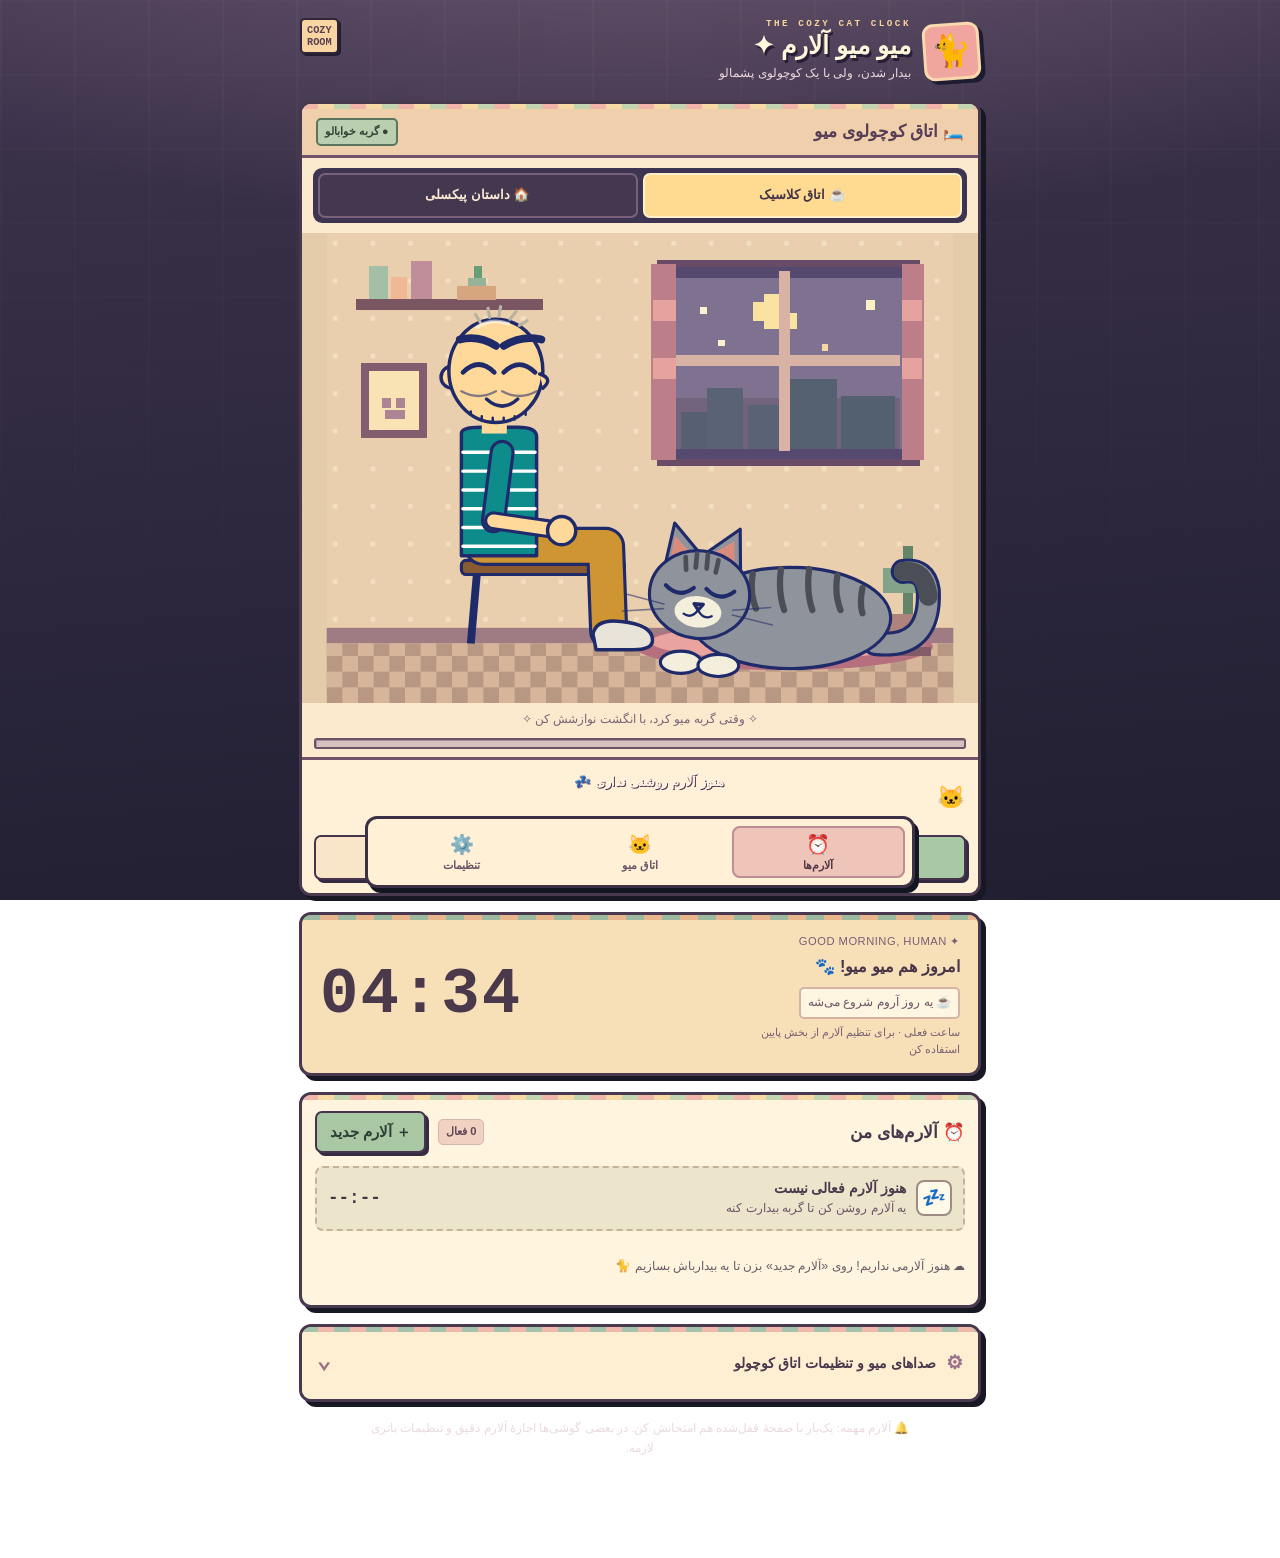
==== app/src/main/assets/index.html @ 050fcd2b "Add customizable Pixel Story Mode" ====
<!doctype html>
<html lang="fa" dir="rtl">
<head>
<meta charset="utf-8">
<meta name="viewport" content="width=device-width, initial-scale=1, viewport-fit=cover">
<title>آلارم میومیو</title>

<style>
:root{--bg:#8fd3f4;--ink:#1f2a6b;--card:#fffdf4;--pink:#ff6b9a;--sun:#ffd23f;--fg:#1f2a6b;box-sizing:border-box;padding-top:env(safe-area-inset-top,0px);padding-bottom:env(safe-area-inset-bottom,0px)}
@media (prefers-color-scheme:dark){:root:not([data-theme="light"]){--bg:#1d2145;--ink:#9fb0ff;--card:#2a2f5e;--fg:#f1eefc}}
:root[data-theme="dark"]{--bg:#1d2145;--ink:#9fb0ff;--card:#2a2f5e;--fg:#f1eefc}
*{box-sizing:border-box}
html,body{margin:0}
body{background-color:var(--bg);background-image:radial-gradient(circle at 18% 8%,#ffffff66 0 38px,transparent 39px),radial-gradient(circle at 88% 26%,#ffffff44 0 58px,transparent 59px);color:var(--fg);font-family:Tahoma,Arial,sans-serif;min-height:100%;display:flex;flex-direction:column;align-items:center;padding:14px 14px 28px;font-size:1.05rem}
h1{font-weight:400;font-size:2.3rem;margin:2px 0 10px;color:#fff;text-shadow:3px 3px 0 var(--ink);animation:wig 3s ease-in-out infinite}
@keyframes wig{0%,100%{transform:rotate(-2deg)}50%{transform:rotate(2deg)}}
.card{background:var(--card);border:3px solid var(--ink);border-radius:22px;box-shadow:5px 5px 0 var(--ink);width:100%;max-width:560px;margin:0 0 14px;padding:8px;overflow:hidden}
.clock{background:var(--sun);color:#1f2a6b;font-size:4rem;line-height:1.2;text-align:center;direction:ltr;letter-spacing:.06em}
.clockHint{margin:-9px 0 14px;font-size:.86rem;text-align:center}
.native .clock{cursor:pointer}
#pickTime{display:none;font-size:1.08rem;padding:8px 14px}
.native #pickTime{display:inline-block}
.native #at{display:none}
.panel{display:flex;flex-wrap:wrap;gap:10px 16px;align-items:center;justify-content:space-between;padding:12px 16px}
.panel label{display:flex;align-items:center;gap:8px}
input[type=time],select{font:inherit;font-size:1.5rem;border:3px solid var(--ink);border-radius:14px;padding:0 10px;background:#fff;color:#1f2a6b;direction:ltr}
select{font-size:1.1rem}
.sw input{position:absolute;opacity:0}
.sw span{width:56px;height:32px;border-radius:16px;background:#c8c8d8;border:3px solid var(--ink);position:relative;display:inline-block;transition:background .2s}
.sw span::after{content:"";position:absolute;top:2px;inset-inline-start:2px;width:20px;height:20px;border-radius:50%;background:#fff;border:2px solid var(--ink);transition:inset-inline-start .2s}
.sw input:checked+span{background:var(--pink)}
.sw input:checked+span::after{inset-inline-start:26px}
.sw input:focus-visible+span,button:focus-visible,input:focus-visible,select:focus-visible{outline:3px solid var(--pink);outline-offset:2px}
svg{display:block;width:100%;height:auto;touch-action:none;border-radius:14px}
.meter{width:100%;max-width:560px;height:16px;border-radius:8px;border:3px solid var(--ink);background:var(--card);margin:2px 0 10px;overflow:hidden}
#bar{height:100%;width:0;background:var(--pink);transition:width .15s}
#msg{min-height:3.2em;text-align:center;margin:0 0 10px;line-height:1.7;max-width:560px}
.row{display:flex;gap:12px;flex-wrap:wrap;justify-content:center}
button{font:inherit;border:3px solid var(--ink);border-radius:999px;padding:6px 20px;background:var(--pink);color:#fff;box-shadow:3px 3px 0 var(--ink);cursor:pointer;transition:transform .08s,box-shadow .08s}
button:active{transform:translate(3px,3px);box-shadow:0 0 0 var(--ink)}
.note{font-size:.85rem;opacity:.8;text-align:center;max-width:460px;margin:14px 0 0;line-height:1.7}
@keyframes flash{from{background-color:var(--bg)}to{background-color:#ff9bb8}}
@keyframes shake{25%{transform:translate(-3px,1px) rotate(-.6deg)}75%{transform:translate(3px,-1px) rotate(.6deg)}}
@keyframes bnc{to{transform:scale(1.08)}}
body.ring{animation:flash .5s infinite alternate}
.ring .scene{animation:shake .3s infinite}
.ring .clock{animation:bnc .5s infinite alternate}
.hint{animation:bnc .5s infinite alternate;transform-box:fill-box;transform-origin:center}
.heart{font-size:15px;fill:#e0607e;animation:up 1.6s ease-out forwards}
@keyframes up{from{opacity:1;transform:translateY(0)}to{opacity:0;transform:translateY(-38px)}}
.z{font-weight:700;fill:#1f2a6b;opacity:0;animation:zz 2.6s infinite}
@keyframes zz{0%{opacity:0;transform:translate(0,6px)}30%{opacity:1}100%{opacity:0;transform:translate(10px,-20px)}}
.sm{fill:#c3ccdb;stroke:#8f9bb3;stroke-width:1;transform-box:fill-box;transform-origin:center;animation:sm 2.8s ease-out forwards}
@keyframes sm{from{opacity:.9;transform:translate(0,0) scale(.6)}to{opacity:0;transform:translate(var(--dx,30px),-46px) scale(2.8)}}
.kb{fill:#a86b3c;stroke:none;animation:fall .5s ease-in forwards}
@keyframes fall{to{transform:translate(var(--fx,0),var(--fy,60px))}}
@media (prefers-reduced-motion:reduce){*{animation-duration:.01s!important;animation-iteration-count:1!important}.z{opacity:1}}
/* Cozy pixel-inspired skin: stays readable even with Persian system fonts. */
:root{--bg:#342d46;--ink:#49364a;--card:#fff1d9;--pink:#d66c8a;--sun:#f9d58e;--fg:#382b3b;--sage:#a9bf9a;--shadow:#201d31}
body{background:#342d46;background-image:linear-gradient(180deg,#39314f 0%,#765773 48%,#d8a887 100%);background-attachment:fixed;gap:1px;padding:18px 14px 32px;color:var(--fg);font-size:1rem}
.masthead{text-align:center;color:#fff4de;margin:0 0 16px}.masthead h1{font-weight:900;color:#fff4de;text-shadow:3px 4px #36273f;margin:0;font-size:2.5rem}.masthead p{margin:4px 0;font-size:.88rem}.pixel-stars{color:#f5dcb1;letter-spacing:10px}
.card{border:3px solid #57435e;border-radius:12px;box-shadow:5px 5px 0 #281f39;background:#fff1d9;color:#382b3b;padding:16px;margin-bottom:16px;max-width:580px}
.now-card{padding:12px 16px;text-align:center;background:#fce8c2}.clock{border:none;background:transparent;box-shadow:none;font-weight:900;letter-spacing:3px;color:#57405b;font-family:monospace;font-size:3.6rem;margin:0;padding:0}.clockHint{margin:0;color:#665563;font-size:.78rem}.eyebrow{font-size:.72rem;letter-spacing:1px;color:#836c71}
h2,h3{margin:0 0 12px;font-size:1.12rem}.sectionHead{display:flex;align-items:center;justify-content:space-between;gap:8px}.sectionHead h2{margin:0}
button{border:2px solid #5e465e;border-radius:8px;box-shadow:3px 3px 0 #4b3a56;background:#d66c8a;color:white;font-size:.9rem;font-weight:bold;padding:9px 14px}
button.secondary{background:#f8dbad;color:#4e3854}button.danger{background:#ac5770}.sectionHead button{background:#95aa87;color:#242e25}
button:active{transform:translate(2px,2px);box-shadow:1px 1px 0 #4b3a56}
.alarms-panel{padding:14px}.alarm-list{display:grid;gap:10px;margin-top:14px}.alarm-card{display:flex;gap:12px;align-items:center;justify-content:space-between;background:#fffaf0;border:2px solid #d5bca7;border-radius:8px;padding:10px 11px}.alarm-card.off{opacity:.6}.alarm-title{font-weight:bold;font-size:.9rem}.alarm-time{direction:ltr;unicode-bidi:isolate;font-family:monospace;font-size:1.7rem;font-weight:900;color:#54435b}.alarm-sub{font-size:.73rem;opacity:.8;margin-top:3px}.alarm-ops{display:flex;gap:6px;align-items:center;flex-wrap:wrap;justify-content:end}.alarm-ops button{font-size:.78rem;padding:7px}.alarm-ops input{width:20px;height:20px;accent-color:#b85d79}
.alarm-ops button.danger{background:#ac5770;color:#fff}
.delete-overlay{position:fixed;inset:0;z-index:2000;background:#20182aaa;display:flex;align-items:center;justify-content:center;padding:18px}
.delete-dialog{width:min(100%,410px);padding:22px;background:#fff1d9;color:#382b3b;border:3px solid #57435e;border-radius:12px;box-shadow:6px 6px 0 #281f39;text-align:center}
.delete-dialog h3{margin:0 0 12px}
.delete-dialog p{line-height:1.8;margin:0 0 16px}
.delete-dialog .row{gap:10px}
.delete-error{color:#9b233f;min-height:1.3em;font-weight:bold}
.editor{padding-top:12px;border-top:2px dashed #caab9c;margin-top:14px}.field{display:flex;flex-direction:column;gap:6px;margin:10px 0;font-weight:bold;font-size:.86rem}.inlinefield{display:flex;gap:9px;align-items:center;margin:12px 0}
input[type=text],input[type=number],select,input[type=time]{font:inherit;padding:10px;border:2px solid #795b71;border-radius:7px;background:#fffdf7;color:#47334c;max-width:100%;font-size:1rem}
#pickTime{display:inline-block;font-size:1.25rem;background:#f8dba2;color:#4b364c}#at{display:block}.native #at{display:none}.native #pickTime{display:inline-block}.days{display:flex;flex-wrap:wrap;gap:5px}.days label{background:#fff9ed;border:2px solid #d4b4a6;border-radius:6px;padding:5px 7px;font-size:.75rem}.days label:has(input:checked){background:#e3b4ac;border-color:#ad7080}
.extras summary{font-weight:bold;cursor:pointer;list-style:none}.extras summary:before{content:'▸ ';color:#ca6884}.extras[open] summary{margin-bottom:12px}.library{margin-bottom:16px}.library .row{justify-content:start}.hintText{font-size:.78rem;opacity:.8}.timing{display:grid;grid-template-columns:repeat(auto-fit,minmax(190px,1fr));gap:9px;margin:12px 0}.timing label{display:flex;align-items:center;gap:7px;font-size:.82rem}.timing input{width:65px;padding:5px;font-size:1rem}
.permission{background:#fff0bc}.permission p{font-size:.85rem}.scene{padding:6px;background:#d7c29c}.scene svg{border-radius:4px;image-rendering:pixelated}.meter{border-color:#6b5267;background:#fff1da}#bar{background:#a6c09c}#msg{color:#fff5e5;text-shadow:1px 1px #543957;font-weight:bold}#snd{margin-inline-start:0}.note{color:#fce6d0}

/* Settings cards stay readable even when Android uses dark mode. */
.card{color:#382b3b}
.extras summary,.extras h3,.extras label,.extras .hintText,.extras .status-text{color:#382b3b}
.sound-options{display:grid;gap:8px;margin:10px 0}
.sound-option{display:flex;flex-wrap:wrap;gap:8px;align-items:center;justify-content:space-between;background:#fffaf0;border:2px solid #d8bdad;border-radius:8px;padding:9px}
.sound-option strong{flex:1;min-width:76px;color:#382b3b}
.sound-option button{padding:6px 10px}
.sound-option button.selected{background:#a9bf9a;color:#24382b;border-color:#4b6b4c}
.status-text{font-size:.82rem;line-height:1.6;margin:8px 2px;color:#382b3b}
[hidden]{display:none!important}
@media(max-width:400px){.masthead h1{font-size:2rem}.clock{font-size:3rem}.alarm-card{gap:6px;padding:7px}.alarm-time{font-size:1.45rem}.alarm-ops button{padding:6px}}
/* ============================================================
   MEOWALARM 2.0 / Cozy Room UI (Batch 4)
   Skin only: existing Android alarm/audio bridges remain intact.
   Pixel-inspired art direction, RTL-first, offline, no web fonts.
   ============================================================ */
:root,
:root[data-theme="dark"],
:root[data-theme="light"] {
  --bg: #272335;
  --ink: #413146;
  --card: #fff5df;
  --fg: #443347;
  --pink: #ef8e9b;
  --sun: #ffda90;
  --sage: #a6c4a4;
  --cream: #fff9ec;
  --border: #49394f;
  --muted: #806a7b;
  --deep: #272335;
  --shadow: #171723;
}
@media (prefers-color-scheme:dark){:root:not([data-theme="light"]){--bg:#272335;--ink:#413146;--card:#fff5df;--fg:#443347;--pink:#ef8e9b;--sun:#ffda90;}}
html { scroll-behavior:smooth; scroll-padding-top:16px; }
body {
  display:block;
  margin:0;
  padding:calc(14px + env(safe-area-inset-top, 0px)) 14px calc(100px + env(safe-area-inset-bottom, 0px));
  background:radial-gradient(ellipse 125% 70% at 50% -25%,#776078 0%,transparent 72%),
             linear-gradient(175deg,#3f344e 0%,#2c273c 58%,#211e32 100%);
  background-attachment:fixed;
  color:var(--fg);
  font-family:Tahoma,"Noto Sans Arabic",Arial,sans-serif;
  font-size:14px;
  line-height:1.6;
  max-width:640px;
  margin-inline:auto;
  overflow-x:hidden;
}
body::before {content:"";position:fixed;inset:0;z-index:-1;pointer-events:none;opacity:.45;background-image:
 linear-gradient(90deg,#fff4d833 2px,transparent 2px),linear-gradient(#fff4d822 2px,transparent 2px);
 background-size:74px 74px;mask-image:linear-gradient(to bottom,#0005,transparent 85%);}
button {min-height:42px;border:2px solid #45344b;border-radius:7px;background:#e78998;color:#392736;box-shadow:3px 3px 0 #352c43;font-size:.91rem;font-weight:800;padding:9px 13px;touch-action:manipulation;white-space:normal;line-height:1.25}
button.secondary{background:#f7e4bd;color:#48364c}
button.danger,.alarm-ops button.danger{background:#f3d3d2;color:#773b4c}
button:active{transform:translate(2px,2px);box-shadow:1px 1px 0 #352c43}
button:focus-visible,a:focus-visible,summary:focus-visible,input:focus-visible,select:focus-visible{outline:3px solid #b65487;outline-offset:3px}
.card {
 width:100%;max-width:none;margin:0 0 16px;padding:15px;
 background:var(--card);color:var(--fg);border:3px solid var(--border);
 border-radius:12px;box-shadow:5px 5px 0 #181824;
 position:relative;overflow:hidden;
}
.card::before{content:"";position:absolute;top:0;left:0;right:0;height:5px;pointer-events:none;background:repeating-linear-gradient(90deg,#f0b4a9 0 16px,#f6d9a5 16px 32px,#c5d4b0 32px 48px)}
.masthead{display:flex;align-items:center;gap:12px;text-align:right;color:#fff0d6;margin:4px 1px 17px;position:relative}
.brand-avatar{width:57px;height:57px;flex:none;display:grid;place-items:center;border:3px solid #f8d9ae;background:#f0a69f;color:#403047;border-radius:11px;box-shadow:4px 4px 0 #1c1b30;font-size:2rem;transform:rotate(-4deg)}
.masthead .brand-copy{flex:1;min-width:0}
.masthead h1{font-family:Tahoma,Arial,sans-serif;font-size:1.57rem;font-weight:900;line-height:1.25;text-shadow:2px 3px 0 #251e34;margin:1px 0 3px;color:#fff6dc;animation:none}
.masthead p{font-size:.78rem;color:#ecd7dc;margin:0}
.masthead .smallcaps{font:700 .58rem monospace;letter-spacing:2.5px;color:#f9d399;direction:ltr;text-align:right}
.level-badge{color:#5a4051;background:#f8d5a3;border:2px solid #312638;font:800 .64rem monospace;white-space:nowrap;border-radius:5px;padding:4px 5px;align-self:flex-start;box-shadow:2px 2px 0 #231d31}
.now-card{display:flex;justify-content:space-between;align-items:center;gap:16px;text-align:right;padding:16px 18px 14px;background:#f7dfb8}
.now-card::before{background:repeating-linear-gradient(90deg,#9db99f 0 18px,#e9b58d 18px 36px)}
.now-title{font-weight:900;font-size:1.02rem;color:#483548;margin:0}
.now-card .eyebrow{color:#766075;font-size:.7rem;letter-spacing:.5px;margin:2px 0}
.clock{font:900 clamp(2.8rem,11vw,4rem)/1 monospace;letter-spacing:2px;color:#4a394b;text-align:left;background:none;box-shadow:none;border:0;padding:0;margin:0;font-variant-numeric:tabular-nums;direction:ltr}
.clockHint{font-size:.68rem;margin:5px 0 0;color:#7a6373;text-align:right;max-width:205px}
.now-chip{font-size:.76rem;background:#fff6e2;color:#6a5266;border:2px solid #d4b3a2;border-radius:5px;padding:4px 7px;margin-top:8px;display:inline-flex;align-items:center;gap:5px}
.scene-card{padding:0;background:#fceace;overflow:hidden}
.scene-head{display:flex;justify-content:space-between;align-items:center;gap:8px;background:#efcfac;padding:14px 14px 9px;border-bottom:3px solid #73536c}
.scene-head h2{margin:0;color:#563e57;font-size:1.04rem}
.scene-tag{background:#b9cfb0;color:#314435;border:2px solid #5b755d;border-radius:5px;font-size:.68rem;font-weight:800;padding:3px 7px;white-space:nowrap}
.scene-tip{font-size:.73rem;color:#786376;margin:0;padding:7px 12px 9px;text-align:center;background:#fceace}
.scene{padding:0;border-radius:0;border:none;box-shadow:none;margin:0;background:#d9c8ad}
.scene::before{display:none}
.scene svg{width:100%;height:auto;border-radius:0;background:#e4cba9;image-rendering:pixelated;shape-rendering:auto;touch-action:none;max-height:none}
.room-topline{display:none}
.scene-status{display:flex;align-items:center;gap:8px;margin:0;padding:11px 13px;background:#fff1d7;border-top:3px solid #73536c}
.scene-status p{margin:0;min-width:0;font-size:.84rem;color:#554358;text-align:right;text-shadow:none;font-weight:700;line-height:1.7;min-height:1.4em;flex:1}
.scene-face{font-size:1.4rem}
.scene-controls{display:grid;grid-template-columns:1fr 1fr 1fr;gap:7px;padding:0 12px 13px;background:#fff1d7}
.scene-controls button{font-size:.75rem;padding:8px 3px;min-height:45px;line-height:1.35}
.scene-controls #test{background:#a9c8a5;color:#304032}
.scene-controls #stopAlarm{background:#f4c4ba;color:#633d49}
.scene-controls #snd{background:#f9e5c7;color:#514151}
.meter{max-width:none;width:auto;height:11px;margin:1px 12px 8px;background:#d6c1c0;border:2px solid #6d5267;border-radius:3px;box-shadow:inset 1px 1px 0 #a9919d}
#bar{background:repeating-linear-gradient(90deg,#86ad8c 0 12px,#b4d0a3 12px 24px);transition:width .1s}
body.ring{animation:none}
.ring .scene{animation:none}
.ring .scene-card{box-shadow:0 0 0 3px #f1a59b,5px 5px 0 #181824}
.ring .scene-tag{background:#e78998;color:#443342}
.ring .clock{animation:none}
.alarms-panel{padding:16px 13px 15px}
.sectionHead{gap:12px}
.sectionHead h2{font-size:1.09rem;color:#49364b;font-weight:900;line-height:1.5}
.sectionHead #addAlarm{background:#a9c7a3;color:#2b3f34;min-width:94px}
.alarms-count{background:#f1d1bf;color:#604759;font-size:.7rem;font-weight:800;padding:3px 7px;border:1px solid #d6b5ae;border-radius:5px;white-space:nowrap;margin-inline-start:auto}
.next-alarm{margin-top:13px;background:#ede4cc;border:2px dashed #c6b299;border-radius:8px;padding:10px 11px;display:flex;gap:10px;align-items:center}
.next-icon{display:grid;place-items:center;flex:none;width:36px;height:36px;border-radius:8px;background:#fff9e7;border:2px solid #9c8c83;font-size:1.2rem}
.next-text{flex:1;min-width:0;font-size:.76rem;color:#685769}
.next-text b{color:#4a3b4c;display:block;font-size:.85rem}
.next-time{direction:ltr;unicode-bidi:isolate;font:900 1.1rem monospace;color:#473746}
.alarm-list{display:grid;gap:12px;margin-top:14px}
.alarm-card{position:relative;display:grid;grid-template-columns:1fr auto;gap:6px 8px;align-items:start;background:#fffaf0;border:2px solid #cdb6aa;border-radius:10px;padding:12px 11px;box-shadow:3px 3px 0 #e3cdb9;min-width:0}
.alarm-card::before{position:absolute;content:"";inset:0 auto 0 0;width:5px;border-radius:6px 0 0 6px;background:#b1c9a4}
.alarm-card.off{opacity:.7}.alarm-card.off::before{background:#c8b8be}
.alarm-info{min-width:0}.alarm-time{font-size:2.1rem;line-height:1.2;color:#45344e;letter-spacing:1px;font-variant-numeric:tabular-nums}
.alarm-title{font-size:.91rem;color:#513d51;margin-top:6px;word-break:break-word}
.alarm-sub{font-size:.73rem;color:#826b7a;opacity:1;margin-top:6px;line-height:1.6;word-break:break-word}
.alarm-ops{display:contents}
.alarm-toggle{grid-column:2;grid-row:1;appearance:none;-webkit-appearance:none;margin:5px 2px;position:relative;border:2px solid #685368;background:#d9cbd0;border-radius:15px;width:51px!important;height:29px!important;cursor:pointer;transition:background .2s}
.alarm-toggle::before{content:"";position:absolute;top:3px;right:3px;width:19px;height:19px;border-radius:5px;background:#fff8ed;border:2px solid #776274;box-sizing:border-box;transition:transform .2s}
.alarm-toggle:checked{background:#9cbd9b;border-color:#5c7c66}
.alarm-toggle:checked::before{transform:translateX(-21px);background:#fffdf2;border-color:#52705b}
.alarm-ops button{font-size:.73rem;padding:7px 4px;min-height:38px}
.alarm-ops button.secondary{background:#f4e6cd}
.alarm-ops button.danger{background:#f8d5d0}
.alarm-ops .alarm-toggle + button{grid-column:1}
.alarm-ops button{grid-row:2}
.alarm-card .alarm-ops button{min-width:0}
.alarm-card .alarm-ops{justify-content:initial}
.alarm-card{grid-template-columns:minmax(0,1fr) repeat(3,minmax(58px,auto))}
.alarm-card .alarm-info{grid-column:1 / 4;grid-row:1}
.alarm-card .alarm-toggle{grid-column:4;grid-row:1;justify-self:end}
.alarm-card .alarm-ops button{grid-row:2}
.alarm-card .alarm-ops button[data-action="edit"]{grid-column:1 / 3}
.alarm-card .alarm-ops button[data-action="test"]{grid-column:3}
.alarm-card .alarm-ops button[data-action="delete"]{grid-column:4}
.editor{background:#fae9d6;border:2px dashed #bb94a5;padding:14px;border-radius:10px;margin-top:17px}
.editor h3{font-size:1rem;color:#593a57}
.field{font-weight:800;margin:12px 0;color:#554153}
.field input[type=text],.field select,.field input[type=time],input[type=number],select{width:100%;min-height:44px;background:#fffdf3;color:#3b3142;border:2px solid #aa889e;max-width:100%;border-radius:7px}
.field #at{max-width:100%;font-size:1.5rem;font-family:monospace;direction:ltr;text-align:center}
#pickTime{display:none;background:#f6d6a5;color:#493b4e;width:100%;justify-content:center;font-size:1.04rem;min-height:50px}
.native #pickTime{display:inline-flex;align-items:center}.native #at{display:none}
.days{display:grid;grid-template-columns:repeat(7,minmax(0,1fr));gap:4px;margin-top:3px}
.days label{display:flex;flex-direction:column;justify-content:center;align-items:center;gap:4px;background:#fffaf0;border:2px solid #d5b2ae;padding:7px 1px;border-radius:6px;font-size:.79rem;text-align:center;min-width:0}
.days label:has(input:checked){background:#f0c5b5;border-color:#b7788e}
.days input{width:17px;height:17px;accent-color:#ac647f;margin:0}
.inlinefield{font-size:.86rem;font-weight:700;color:#584456}
.editor .actions{display:grid;grid-template-columns:1fr 1fr 1fr;gap:8px;margin-top:14px}
.editor .actions button{padding:8px 2px}
.extras{padding:0}.extras::before{background:repeating-linear-gradient(90deg,#a5c2ac 0 16px,#f0b8aa 16px 32px)}
.extras>summary{display:flex;align-items:center;gap:10px;padding:18px 15px;cursor:pointer;font-weight:900;color:#49394d;background:#ffefd2;min-height:57px;list-style:none}
.extras>summary::-webkit-details-marker{display:none}
.extras>summary:before{content:'⚙';font-size:1.18rem;color:#9a6f8e}
.extras>summary:after{content:'⌄';margin-inline-start:auto;font-family:monospace;font-size:1.4rem;color:#9b7183;transition:transform .15s}
.extras[open]>summary:after{transform:rotate(180deg)}
.extras[open]>summary{border-bottom:2px solid #d7bdab;margin:0}
.extras .library{padding:14px 15px 9px;margin:0}
.extras>h3,.extras>.row,.extras>.timing,.extras>#saveTimings,.extras>#timingStatus{margin-inline:15px}
.extras>h3{margin-top:13px;color:#48384a}
.extras .hintText{color:#796574;opacity:1;line-height:1.8}
.sound-options{grid-template-columns:1fr;gap:9px}
.sound-option{background:#fff9eb;border:2px solid #d1b5ac;border-radius:9px;padding:10px}
.sound-option strong{color:#4b394c;font-size:.84rem}
.sound-option button{font-size:.75rem;padding:7px 9px;min-height:38px}
.sound-option button.selected{background:#b1cba7;color:#2b4534}
.extras .row{justify-content:start;gap:8px}
.extras .row button[data-preset]{min-width:80px}
.timing{grid-template-columns:1fr 1fr;gap:8px;margin-block:10px}
.timing label{display:flex;flex-direction:column;align-items:stretch;gap:7px;border:1px solid #dfc5b8;background:#fff9ed;border-radius:7px;padding:10px;color:#503e51;font-size:.77rem}
.timing input{width:100%;font:900 1rem monospace;text-align:center;max-width:100%;min-height:38px}
#saveTimings{margin-bottom:16px;background:#a9c5a1;color:#364537}
#timingStatus{color:#365c42;font-size:.78rem}
.permission{background:#fff0c4;color:#4b3b47}.permission::before{background:#f1ba8e}
.note{max-width:560px;margin:13px auto 0;padding:0 6px;color:#e5d0d5;font-size:.74rem;text-align:center;line-height:1.7}
.delete-overlay{background:rgba(26,23,39,.82);padding:18px;z-index:2000;backdrop-filter:blur(3px)}
.delete-dialog{background:#fff4de;color:#483649;border-radius:12px;border:3px solid #57435e;box-shadow:6px 6px 0 #171623;padding:24px 18px}
.delete-dialog .row{display:grid;grid-template-columns:1fr 1fr}
/* Bottom quick nav: movement within page, not competing with Android navigation. */
.quick-nav{position:fixed;z-index:100;bottom:calc(12px + env(safe-area-inset-bottom,0px));left:50%;transform:translateX(-50%);width:calc(100% - 30px);max-width:550px;display:grid;grid-template-columns:repeat(3,1fr);gap:5px;padding:7px;background:#fff0d6;border:3px solid #3b3045;border-radius:12px;box-shadow:4px 5px 0 #131521}
.quick-nav button{border:none;box-shadow:none;min-height:52px;background:transparent;color:#665467;display:flex;flex-direction:column;align-items:center;justify-content:center;gap:0;font-size:.68rem;padding:4px 2px;border-radius:8px}
.quick-nav button .nav-icon{font-size:1.2rem;line-height:1.4}
.quick-nav button[aria-current="page"]{background:#efc4b9;color:#503649;outline:2px solid #bd8e95;outline-offset:-2px}
.quick-nav button:active{transform:none;box-shadow:none;background:#e8cfbb}
/* Soft ambient details; do not move interactive SVG hit targets. */
.pixel-shine{position:absolute;pointer-events:none;width:8px;height:8px;box-shadow:16px 8px 0 #fff6de,32px -5px 0 #f4dba9;top:26px;left:12px;opacity:.7}
@media(max-width:390px){
 body{padding-inline:10px}.card{padding:13px}
 .scene-card{padding:0}.scene-head{padding:11px}.masthead h1{font-size:1.4rem}.brand-avatar{width:49px;height:49px;font-size:1.75rem}
 .now-card{padding:14px}.clock{font-size:2.7rem}
 .alarm-card{grid-template-columns:minmax(0,1fr) repeat(3,minmax(44px,auto));padding:10px 8px}.alarm-time{font-size:1.9rem}
 .alarm-card .alarm-ops button{font-size:.7rem;padding:7px 2px}.scene-controls button{font-size:.7rem}
 .sound-option{gap:5px}.sound-option button{padding:6px}
 .timing{grid-template-columns:1fr 1fr}
}
@media(min-width:720px){body{max-width:710px}.clock{font-size:4rem}.scene-card svg{max-height:470px}}
@media(prefers-reduced-motion:reduce){html{scroll-behavior:auto}.masthead h1{animation:none}.ring .scene-card{transition:none}}


/* Batch 5 — compact playable pixel-house, avatar/cat personalization. */
:root[data-room-mode="pixel"] .scene-status,:root[data-room-mode="pixel"] .scene-controls{display:none}
.pixel-floor{background-image:radial-gradient(#ffe3b022 2px,transparent 2px),linear-gradient(#e9bc92,#c59575);background-size:22px 22px,100% 100%}
.pixel-catroom{background-image:radial-gradient(#fff2d72c 2px,transparent 2px),linear-gradient(#efcba3,#d9ab85);background-size:23px 22px,100% 100%}
.pixel-catroom:before{content:"🎁  📚  🌿";position:absolute;top:22px;left:6%;font-size:1.1rem;padding:4px 8px;border-bottom:6px solid #a26f69;opacity:.9}
.pixel-floor:first-of-type:before{content:"📕 📙 🌿";position:absolute;top:21px;left:5%;padding:3px 8px;border-bottom:6px solid #9f6b65;font-size:1.1rem}

.mode-switch{display:grid;grid-template-columns:1fr 1fr;gap:5px;background:#3d3452;padding:5px;border-radius:9px;margin:10px 11px;color:#fff}
.mode-switch button{min-height:45px;background:#433850;color:#fcead4;border-color:#79617b;box-shadow:none;font-size:.83rem}
.mode-switch button[aria-pressed="true"]{background:#ffda91;color:#433348;border-color:#fff0cc}
:root[data-room-mode="pixel"] #classicRoom,:root[data-room-mode="pixel"] .scene-tip,:root[data-room-mode="pixel"] .meter,:root[data-room-mode="pixel"] .scene-controls #snd{display:none}
:root[data-room-mode="classic"] #pixelHouse,:root[data-room-mode="classic"] #pixelControls{display:none}
.pixel-house{position:relative;overflow:hidden;border-top:3px solid #57445d;background:#232a4b;padding:13px 10px 8px}
.pixel-house:before{content:"✧ · ✦ · ⋆ ✧ ⋆ · ✦";position:absolute;inset:3px 0 auto;color:#ffe3a2;letter-spacing:7px;opacity:.7;text-align:center;pointer-events:none}
.pixel-roof{height:22px;margin:0 5px -4px;background:repeating-linear-gradient(90deg,#684558 0 26px,#7b5362 26px 50px);clip-path:polygon(0 100%,10% 10%,90% 10%,100% 100%);border-bottom:5px solid #332939}
.pixel-floor{position:relative;height:235px;overflow:hidden;border:5px solid #423247;box-shadow:inset 0 0 0 5px #855968;background-color:#ddab85;background-image:repeating-linear-gradient(90deg,transparent 0 23px,#f4c19e22 23px 27px),linear-gradient(#e6bb93,#bf906e);isolation:isolate}
.pixel-floor+.pixel-floor{border-top:8px solid #58374b}
.pixel-floor:after{position:absolute;inset:auto 0 0;content:"";height:27px;background:repeating-linear-gradient(90deg,#946b69 0 18px,#a98272 18px 36px);border-top:5px solid #6a4a57;z-index:-1}
.pixel-room-name{position:absolute;top:9px;right:9px;background:#fff0c9;border:2px solid #5a4257;box-shadow:2px 3px #503648;padding:3px 7px;color:#4f394d;font-size:.74rem;font-weight:bold;z-index:5}
.pixel-window{position:absolute;left:39%;top:20px;width:38%;height:95px;border:9px solid #784a60;box-shadow:4px 4px #563d59;background:linear-gradient(#524976,#a17b97 65%,#384b65 65%);overflow:hidden}
.pixel-window:after{content:"";position:absolute;left:46%;top:0;bottom:0;width:7px;background:#e8baa4;box-shadow:-55px 45px 0 -1px #ffe1a0}
.pixel-moon{position:absolute;left:17px;top:10px;width:24px;height:24px;background:#fce4a4;box-shadow:6px 0 0 #665577;image-rendering:pixelated}
.pixel-wall{position:absolute;left:9%;top:26px;width:16%;height:62px;background:repeating-linear-gradient(90deg,#8e6477 0 13px,#dfb08c 13px 18px);border-bottom:7px solid #624557}
.pixel-lamp{position:absolute;bottom:28px;left:6%;width:22px;height:36px;background:linear-gradient(#fce3a9 0 40%,#f2b865 40% 70%,#80556b 70%);box-shadow:0 0 19px 9px #fceab35c;border:3px solid #755467}
.pixel-chair{position:absolute;bottom:25px;right:16%;width:80px;height:72px;border:7px solid #4b5565;background:#568276;box-shadow:7px 6px #74526b;border-radius:12px 12px 4px 4px}
.pixel-decor{position:absolute;bottom:29px;left:5%;font-size:2rem;filter:drop-shadow(2px 3px #765d6d)}
.pixel-catroom{height:250px;background-image:radial-gradient(circle at 90% 5%,#f6c989 0 25px,transparent 26px),linear-gradient(#f0c89c,#d4a57d)}
.pixel-catroom .pixel-window{left:12%;width:26%;height:81px;top:30px}
.pixel-cat-bed{position:absolute;bottom:23px;right:20%;width:115px;height:50px;background:#e4b5b7;border:7px solid #aa778e;box-shadow:4px 4px #775371;border-radius:40% 40% 45% 45%}
.pixel-bowl{position:absolute;bottom:22px;left:22%;width:70px;height:27px;background:#ed8da1;border:5px solid #795168;border-radius:5px 5px 18px 18px;text-align:center;color:#ffdbaf;font-size:1rem;line-height:20px}
.pixel-food{position:absolute;bottom:22px;left:16%;font-size:1.3rem;display:none;z-index:5}
.pixel-house[data-stage="food-ready"] .pixel-food,.pixel-house[data-stage="feeding"] .pixel-food,.pixel-house[data-stage="fed"] .pixel-food{display:block}

.pixel-steam{position:absolute;z-index:4;bottom:135px;right:25%;font-size:1.1rem;color:#fff1df;opacity:.65;animation:smokePuff 2.3s ease-out infinite}
.pixel-house[data-stage="petting"] .pixel-steam,.pixel-house[data-stage="feeding"] .pixel-steam,.pixel-house[data-stage="fed"] .pixel-steam{display:none}
.pixel-house[data-stage="searching"] .pixel-steam{opacity:0}
.pixel-house[data-smoking="true"] .pixel-steam{opacity:.9;animation-duration:1.3s}
@keyframes smokePuff{0%{transform:translateY(6px);opacity:.05}50%{opacity:.6}100%{transform:translateY(-28px);opacity:0}}
.pixel-sprite{position:absolute;image-rendering:pixelated;object-fit:contain;filter:drop-shadow(4px 4px 0 #4b394a6f);transition:transform .6s ease,opacity .3s;user-select:none;-webkit-user-drag:none}
#pixelManTop{width:119px;height:145px;right:14%;bottom:23px;z-index:3;animation:pixelBreath 2.7s ease-in-out infinite}
#pixelManBottom{width:102px;height:132px;right:44%;bottom:20px;z-index:4;opacity:0;transform:translateY(-10px)}
#pixelCat{width:136px;height:119px;right:15%;bottom:21px;z-index:5;animation:pixelBreath 2.6s ease-in-out infinite}
.pixel-house[data-stage="ringing"] #pixelCat{animation:pixelBounce .5s ease-in-out infinite}
.pixel-house[data-stage="petting"] #pixelManTop,.pixel-house[data-stage="feeding"] #pixelManTop,.pixel-house[data-stage="fed"] #pixelManTop{opacity:0;transform:translateY(20px)}
.pixel-house[data-stage="petting"] #pixelManBottom,.pixel-house[data-stage="feeding"] #pixelManBottom,.pixel-house[data-stage="fed"] #pixelManBottom{opacity:1;transform:translateY(0)}
.pixel-house[data-stage="searching"] #pixelManTop{transform:translateX(-30px);animation:pixelWalk 1.3s infinite alternate}
.pixel-house[data-stage="fed"] #pixelCat{animation:pixelBounce 1.8s ease-in-out 2}
.pixel-speech{position:absolute;bottom:133px;right:14%;background:#fff4d9;color:#6b4154;border:3px solid #765066;padding:5px 8px;font-weight:900;font-size:.9rem;z-index:6;display:none;box-shadow:3px 3px #473044}
.pixel-house[data-stage="ringing"] .pixel-speech{display:block}
@keyframes pixelBreath{50%{transform:translateY(3px)}}
@keyframes pixelBounce{50%{transform:translateY(-10px)}}
@keyframes pixelWalk{100%{transform:translateX(-65px)}}
.pixel-status{display:flex;gap:9px;align-items:center;background:#283453;color:#ffebcc;padding:10px 12px;border-top:4px solid #a3767c;font-size:.83rem;line-height:1.7;min-height:70px}
.pixel-status .p-cat{font-size:1.6rem}
.pixel-status strong{display:block;font-size:.93rem;color:#ffe7ad}
.pixel-controls{display:flex;gap:7px;flex-wrap:wrap;background:#283453;padding:4px 12px 14px}
.pixel-controls button{flex:1;min-width:95px;min-height:50px;background:#ffd996;color:#3c3045;font-size:.82rem}
.pixel-controls button.danger{background:#ffb2af;color:#5b2d43}
.pixel-controls button:disabled{opacity:.5;cursor:not-allowed}
.pixel-help{color:#fff0d3;background:#354260;padding:8px 11px;font-size:.72rem;text-align:center}
.profile-settings{border:2px solid #d5b3a5;border-radius:9px;background:#fff9e9;padding:12px;margin:13px 14px 8px;color:#514052}
.profile-settings .row{justify-content:start}.profile-settings button{font-size:.8rem}.profile-settings h3{margin:0 0 6px}
.profile-settings p{margin:4px 0 12px;color:#776476;font-size:.78rem}
.diagnostic-panel{border:2px dashed #cbb4a9;border-radius:8px;padding:10px 12px;margin:12px 14px;background:#fff6e5;color:#534255;font-size:.79rem}
.diagnostic-panel button{font-size:.78rem;margin-top:7px}
.onboarding-overlay{position:fixed;inset:0;z-index:2500;overflow-y:auto;background:#1c2549;background-image:radial-gradient(circle at 12% 15%,#ffe59a55 0 2px,transparent 3px),radial-gradient(circle at 81% 23%,#ffe59a55 0 2px,transparent 3px),linear-gradient(#1e2b50,#493655);padding:calc(28px + env(safe-area-inset-top,0px)) 13px calc(30px + env(safe-area-inset-bottom,0px));display:flex;align-items:center;justify-content:center}
.onboarding-card{width:min(100%,470px);background:#fff0d4;border:4px solid #51405a;box-shadow:7px 7px 0 #161c36;border-radius:15px;padding:17px 14px 21px;color:#473748}
.onboarding-card h2{text-align:center;color:#483347;font-size:1.28rem;margin:10px 0 6px}
.onboarding-card p{text-align:center;font-size:.85rem;color:#705b6c;margin:5px 0 12px}
.ob-progress{text-align:center;font:900 .78rem monospace;color:#9c617e}
.ob-topscene{display:flex;align-items:end;justify-content:space-around;min-height:130px;background:linear-gradient(#433c65,#9b7891 75%,#a77368 75%);border:3px solid #55405d;border-radius:8px;padding:9px;margin-bottom:12px}
.ob-topscene img{max-height:115px;width:84px;object-fit:contain;image-rendering:pixelated}
.ob-grid{display:grid;grid-template-columns:repeat(2,minmax(0,1fr));gap:11px;margin:14px 0}
.ob-grid.cats{grid-template-columns:repeat(3,minmax(0,1fr));gap:8px}
.ob-option{display:flex;flex-direction:column;align-items:center;justify-content:end;min-height:154px;background:#fff9e9;border:3px solid #c9afa5;border-radius:10px;box-shadow:3px 4px #dcc4aa;padding:7px 4px;color:#4f3a55}
.ob-grid.cats .ob-option{min-height:120px}
.ob-option[aria-pressed="true"]{background:#ffe2b7;border-color:#bb7285;box-shadow:0 0 0 3px #f9c98f,3px 4px #a77584}
.ob-option img{width:90px;height:103px;object-fit:contain;image-rendering:pixelated}
.ob-grid.cats .ob-option img{width:72px;height:77px}
.ob-option strong{font-size:.85rem}
.ob-next{width:100%;margin-top:10px;font-size:1rem;min-height:52px;background:#a7c99e;color:#304237}
.ob-controls{display:flex;gap:10px;margin-top:11px}.ob-controls button{flex:1}
.ob-cancel{background:#ffeacb;color:#54425a}
@media(max-width:360px){.pixel-floor{height:205px}.pixel-catroom{height:220px}#pixelManTop{width:105px;height:132px}#pixelCat{width:112px;height:102px}.pixel-chair{right:12%;width:66px}.pixel-cat-bed{right:15%;width:95px}.ob-option{min-height:137px}.ob-grid.cats .ob-option{min-height:108px}.ob-grid.cats .ob-option img{width:60px;height:65px}}
@media(prefers-reduced-motion:reduce){.pixel-sprite{animation:none!important;transition:none}}

</style>
</head>
<body>
<div id="onboarding" class="onboarding-overlay" role="dialog" aria-modal="true" aria-label="انتخاب شخصیت و گربه" hidden>
 <div class="onboarding-card">
  <div class="ob-progress" id="obProgress">۱ از ۲</div>
  <div class="ob-topscene"><img id="obPreviewAvatar" alt="شخصیت انتخاب‌شده" src="sprites/avatar_male.png"><span style="font-size:2.3rem">🏠</span><img id="obPreviewCat" alt="گربه انتخاب‌شده" src="sprites/cat_tabby.png"></div>
  <section id="chooseCharacter"><h2>✨ شخصیتت رو انتخاب کن</h2><p>قهرمان داستان میو کی باشه؟ بعداً می‌تونی عوضش کنی.</p>
   <div class="ob-grid"><button type="button" class="ob-option" data-avatar="male" aria-pressed="true"><img src="sprites/avatar_male.png" alt="شخصیت مرد"><strong>👨 مرد</strong></button><button type="button" class="ob-option" data-avatar="female" aria-pressed="false"><img src="sprites/avatar_female.png" alt="شخصیت زن"><strong>👩 زن</strong></button></div>
  </section>
  <section id="chooseCat" hidden><h2>🐾 گربه‌ات رو انتخاب کن</h2><p>کدوم میو قراره هر روز بیدارت کنه؟</p>
   <div class="ob-grid cats">
    <button type="button" class="ob-option" data-cat="tabby" aria-pressed="true"><img src="sprites/cat_tabby.png" alt="گربه راه‌راه"><strong>راه‌راه</strong></button>
    <button type="button" class="ob-option" data-cat="orange" aria-pressed="false"><img src="sprites/cat_orange.png" alt="گربه نارنجی"><strong>نارنجی</strong></button>
    <button type="button" class="ob-option" data-cat="black" aria-pressed="false"><img src="sprites/cat_black.png" alt="گربه مشکی"><strong>مشکی</strong></button>
    <button type="button" class="ob-option" data-cat="white" aria-pressed="false"><img src="sprites/cat_white.png" alt="گربه سفید"><strong>سفید</strong></button>
    <button type="button" class="ob-option" data-cat="calico" aria-pressed="false"><img src="sprites/cat_calico.png" alt="گربه سه‌رنگ"><strong>سه‌رنگ</strong></button>
   </div>
  </section>
  <div class="ob-controls"><button type="button" class="ob-cancel" id="obBack" hidden>↩ قبلی</button><button type="button" id="obCancel" class="ob-cancel" hidden>انصراف</button></div>
  <button class="ob-next" type="button" id="obNext">بعدی ←</button>
 </div>
</div>

<header class="masthead" id="top">
  <div class="brand-avatar" aria-hidden="true">🐈</div>
  <div class="brand-copy"><div class="smallcaps">THE COZY CAT CLOCK</div><h1>میو میو آلارم ✦</h1><p>بیدار شدن، ولی با یک کوچولوی پشمالو</p></div>
  <span class="level-badge">COZY<br>ROOM</span>
</header>
<section class="card scene-card" id="roomSection" aria-label="اتاق میو و بازی تعاملی">
  <div class="scene-head"><h2>🛏️ اتاق کوچولوی میو</h2><span id="roomMood" class="scene-tag">● گربه خوابالو</span></div>
  <div class="mode-switch" role="group" aria-label="انتخاب نمای اتاق"><button type="button" id="classicMode" aria-pressed="true">☕ اتاق کلاسیک</button><button type="button" id="pixelMode" aria-pressed="false">🏠 داستان پیکسلی</button></div>
  <div class="pixel-house" id="pixelHouse" data-stage="idle" hidden>
    <div class="pixel-roof"></div>
    <div class="pixel-floor" aria-label="اتاق شخصیت کنار پنجره">
      <span class="pixel-room-name">🪟 اتاق آدم‌ها</span><div class="pixel-window"><i class="pixel-moon"></i></div><div class="pixel-wall"></div><div class="pixel-chair"></div><span class="pixel-decor">🌿</span>
      <span class="pixel-steam" aria-hidden="true">〰 〰</span><img class="pixel-sprite" id="pixelManTop" alt="شخصیت در کنار پنجره" src="sprites/avatar_male.png">
    </div>
    <div class="pixel-floor pixel-catroom" aria-label="اتاق گربه و ظرف غذا">
      <span class="pixel-room-name">🐾 اتاق میو</span><div class="pixel-window"><i class="pixel-moon"></i></div><div class="pixel-cat-bed"></div><div class="pixel-bowl">♥</div>
      <span class="pixel-food">🥣</span><img class="pixel-sprite" id="pixelManBottom" alt="شخصیت کنار گربه" src="sprites/avatar_male.png"><img class="pixel-sprite" id="pixelCat" alt="گربهٔ شما" src="sprites/cat_tabby.png"><span class="pixel-speech">میــــو!</span>
    </div>
    <div class="pixel-status" aria-live="polite"><span class="p-cat">🐱</span><div><strong id="pixelStageTitle">همه خوابن، چه آرامشی!</strong><span id="pixelStageDetail">آلارم که بزنه، میو شروع می‌کنه.</span></div></div>
  </div>
  <div class="scene" id="classicRoom">
<svg id="s" viewBox="0 0 400 300" role="img" aria-label="گربه در اتاق گرم و دنج کنار مرد نشسته و می‌توانی نوازشش کنی">
  <defs>
    <pattern id="floorTile" width="20" height="20" patternUnits="userSpaceOnUse"><rect width="20" height="20" fill="#b89883"/><rect width="10" height="10" fill="#d7b59a"/><rect x="10" y="10" width="10" height="10" fill="#d7b59a"/></pattern>
    <pattern id="wallDot" width="24" height="24" patternUnits="userSpaceOnUse"><rect x="4" y="5" width="3" height="3" fill="#fff5d6" opacity=".44"/></pattern>
  </defs>
  <rect width="400" height="263" fill="#e9cfae"/>
  <rect width="400" height="263" fill="url(#wallDot)"/>
  <rect y="252" width="400" height="10" fill="#9f7c83"/>
  <rect y="262" width="400" height="38" fill="url(#floorTile)"/>
  <!-- Pixel-window: evening moon, little stars, and patterned curtains. -->
  <g shape-rendering="crispEdges">
    <rect x="211" y="17" width="168" height="132" fill="#684c67"/>
    <rect x="216" y="22" width="158" height="122" fill="#55496f"/>
    <rect x="223" y="29" width="144" height="109" fill="#7e7290"/>
    <rect x="279" y="39" width="21" height="22" fill="#fae2a0"/><rect x="272" y="44" width="7" height="12" fill="#fae2a0"/><rect x="289" y="39" width="15" height="12" fill="#7e7290"/>
    <rect x="238" y="47" width="5" height="5" fill="#fdf2cd"/><rect x="250" y="68" width="4" height="4" fill="#fdf2cd"/><rect x="344" y="43" width="6" height="6" fill="#fff0c3"/>
    <rect x="316" y="71" width="4" height="4" fill="#f6d7a3"/><rect x="233" y="112" width="4" height="4" fill="#f6d7a3"/>
    <rect x="221" y="105" width="145" height="33" fill="#72647c"/>
    <rect x="226" y="114" width="17" height="24" fill="#566070"/><rect x="243" y="99" width="23" height="39" fill="#5a6275"/><rect x="269" y="110" width="24" height="28" fill="#5a6275"/><rect x="293" y="93" width="33" height="45" fill="#556071"/><rect x="328" y="104" width="35" height="34" fill="#536070"/>
    <rect x="289" y="24" width="7" height="115" fill="#d8b3a5"/><rect x="220" y="78" width="146" height="7" fill="#d8b3a5"/>
    <rect x="207" y="20" width="16" height="125" fill="#bc7e88"/><rect x="208" y="43" width="15" height="13" fill="#e5a29e"/><rect x="208" y="80" width="15" height="13" fill="#e5a29e"/>
    <rect x="367" y="20" width="14" height="125" fill="#bc7e88"/><rect x="367" y="43" width="13" height="13" fill="#e5a29e"/><rect x="367" y="80" width="13" height="13" fill="#e5a29e"/>
    <!-- A little shelf, books and pixel flower pot. -->
    <rect x="19" y="42" width="119" height="7" fill="#7a5663"/><rect x="27" y="21" width="12" height="21" fill="#a3bfa6"/><rect x="41" y="28" width="10" height="14" fill="#efb995"/><rect x="54" y="18" width="13" height="24" fill="#bf8e9a"/>
    <rect x="83" y="34" width="25" height="9" fill="#d6a67f"/><rect x="90" y="29" width="12" height="5" fill="#96b39a"/><rect x="94" y="21" width="5" height="8" fill="#689d79"/>
    <!-- Tiny framed cat art. -->
    <rect x="22" y="83" width="42" height="48" fill="#825d70"/><rect x="27" y="88" width="32" height="38" fill="#f9e3b4"/>
    <rect x="35" y="105" width="6" height="7" fill="#ad8494"/><rect x="44" y="105" width="6" height="7" fill="#ad8494"/><rect x="37" y="113" width="13" height="6" fill="#ad8494"/>
  </g>
  <!-- Soft rug and a tiny table by the bowl. -->
  <ellipse cx="292" cy="264" rx="95" ry="15" fill="#b66f7f"/><ellipse cx="292" cy="261" rx="85" ry="11" fill="#e9a4a0"/>
  <g shape-rendering="crispEdges"><rect x="368" y="200" width="6" height="59" fill="#64856a"/><rect x="355" y="214" width="28" height="16" fill="#83a489"/><rect x="360" y="243" width="22" height="24" fill="#ae837b"/><rect x="357" y="264" width="29" height="6" fill="#825c67"/></g>
  <!-- stool -->
  <g stroke="#1f2a6b" stroke-width="2" fill="#8a5a33">
    <path d="M96 216 L92 262 M180 216 L184 262" fill="none" stroke-width="5"/>
    <rect x="86" y="209" width="104" height="9" rx="3"/>
  </g>
  <!-- man -->
  <g stroke="#1f2a6b" stroke-width="2.2" stroke-linejoin="round" stroke-linecap="round">
    <path d="M100 200 H178 L180 254" fill="none" stroke-width="25"/>
    <path d="M100 200 H178 L180 254" fill="none" stroke="#cf9532" stroke-width="21"/>
    <path d="M170 256 Q172 246 188 248 Q208 250 208 260 Q208 266 196 266 H172Z" fill="#e8e4da"/>
    <path d="M86 128 Q86 124 98 124 H122 Q134 124 134 130 V206 H86Z" id="femaleShirt" fill="#0e8c8c"/>
    <g stroke="#fff" stroke-width="2.2"><path d="M87 140H133M87 152H133M87 164H133M87 176H133M87 188H133M87 200H133"/></g>
    <rect x="99" y="112" width="16" height="16" fill="#ffd99a" stroke="none"/>
    <circle cx="80" cy="92" r="7" fill="#ffd99a"/>
    <ellipse cx="108" cy="88" rx="30" ry="33" fill="#ffd99a"/>
    <path d="M136 90 q9 3 2 9" fill="#ffd99a"/>
    <path d="M98 57l-3-5M104 54l-1-6M110 53l1-6M117 55l4-5M123 59l5-3" fill="none" stroke="#b8b2a0" stroke-width="2"/><path d="M96 60Q106 54 116 58" fill="none" stroke="#fff" stroke-width="2.4" opacity=".55"/>
    <g id="mEyesOpen"><circle cx="97" cy="87" r="11" fill="#fff"/><circle cx="123" cy="87" r="11" fill="#fff"/><circle id="pl" cx="97" cy="87" r="3.6" fill="#1f2a6b" stroke="none"/><circle id="pr" cx="123" cy="87" r="3.6" fill="#1f2a6b" stroke="none"/><path id="ll" fill="#ffd99a"/><path id="lr" fill="#ffd99a"/></g><path d="M86 101Q97 107 108 101M112 101Q123 107 134 101" fill="none" stroke-width="1.6" opacity=".55"/>
    <g id="mEyesHappy" style="display:none" fill="none" stroke-width="3"><path d="M87 89Q97 79 107 89"/><path d="M113 89Q123 79 133 89"/></g>
    <path d="M85 68Q97 65 108 72M113 72Q125 65 137 68" fill="none" stroke-width="5"/><g id="femaleHair" style="display:none" fill="#714352" stroke="#56324a" stroke-width="2"><path d="M78 76Q73 56 94 47Q116 39 134 54Q145 68 140 105L132 120L129 89Q136 74 129 65Q108 52 89 66L89 112L79 119Z"/><path d="M119 50Q142 46 143 64L152 75L145 81L139 68Z" fill="#a96480"/></g>
    <path id="mouthN" d="M104 110q8-3 16 0" fill="none"/><ellipse id="mouthO" cx="118" cy="109" rx="4" ry="3.2" fill="#7a2a2a" style="display:none"/>
    <path id="mouthH" d="M102 106q10 9 20 0" fill="none" style="display:none"/>
    <path d="M92 114v2M99 117v2M106 118v2M113 118v2M120 117v2M127 114v2" stroke-width="1.6"/>
  </g>
  <g id="bowl" stroke="#1f2a6b" stroke-width="2.2" stroke-linejoin="round" style="display:none"><ellipse id="kib" cx="200" cy="277" rx="4" ry="1" fill="#a86b3c" style="display:none"/><path d="M176 277H224Q222 291 200 291Q178 291 176 277Z" fill="#e0607e"/></g>
  <!-- cat -->
  <g transform="translate(238 222)" stroke="#1f2a6b" stroke-width="2" stroke-linejoin="round" stroke-linecap="round">
    <g id="tail"><path d="M112 40Q148 44 146 6Q144-8 130-6" fill="none" stroke-width="16"/>
    <path d="M112 40Q148 44 146 6Q144-8 130-6" fill="none" stroke="#8f939b" stroke-width="12"/>
    <path d="M146 10Q144-8 130-6" fill="none" stroke="#4b4e57" stroke-width="12"/></g>
    <g id="catBody">
      <ellipse cx="58" cy="24" rx="64" ry="32" fill="#8f939b"/>
      <g stroke="#4b4e57" stroke-width="4" fill="none"><path d="M34-4q-2 12 2 22M52-7q-2 14 2 26M70-7q-2 14 2 26M88-3q-2 12 2 22M104 5q-2 10 0 16"/></g>
      <ellipse cx="-12" cy="52" rx="13" ry="7" fill="#f4eedd"/><ellipse cx="12" cy="54" rx="13" ry="7" fill="#f4eedd"/>
    </g>
    <g id="catHead">
      <path d="M-24-14L-20-44-2-26Z" fill="#8f939b"/><path d="M-21-17L-19-36-8-26Z" fill="#d98c7c" stroke="none"/>
      <path d="M2-27L22-44 25-14Z" fill="#8f939b"/><path d="M6-27L19-36 21-17Z" fill="#d98c7c" stroke="none"/>
      <ellipse rx="32" ry="28" fill="#8f939b"/>
      <path d="M-4-26v9M3-26v9M-11-23l1 8M10-23l-1 8" stroke="#4b4e57" stroke-width="3" fill="none"/>
      <ellipse cy="11" rx="15" ry="10" fill="#f4eedd" stroke="none"/>
      <g id="cOpen">
        <circle cx="-13" cy="-3" r="9.5" fill="#c5c46a"/><circle cx="13" cy="-3" r="9.5" fill="#c5c46a"/>
        <ellipse cx="-13" cy="-3" rx="2.6" ry="7" fill="#1f2a6b" stroke="none"/><ellipse cx="13" cy="-3" rx="2.6" ry="7" fill="#1f2a6b" stroke="none"/>
      </g>
      <g id="cHappy" style="display:none" fill="none" stroke-width="2.6"><path d="M-22-2Q-13-13-4-2M4-2Q13-13 22-2"/></g>
      <g id="cSleep" style="display:none" fill="none" stroke-width="2.6"><path d="M-22-4Q-13 4-4-4M4-4Q13 4 22-4"/></g>
      <path d="M-3 6h6l-3 4Z" fill="#d98c7c"/>
      <path d="M0 10q-4 6-9 3M0 10q4 6 9 3" fill="none" stroke-width="1.5"/><ellipse id="cMouth" cy="15" rx="5" ry="6" fill="#7a2a3a" style="display:none"/>
      <path d="M-22 8l-24-4M-22 11l-26 4M22 8l24-4M22 11l26 4" stroke-width="1" opacity=".55"/>
    </g>
  </g>
  <g id="zs" style="display:none" font-size="18"><text class="z" x="262" y="190">z</text><text class="z" x="276" y="172" style="animation-delay:.8s" font-size="22">z</text><text class="z" x="292" y="150" style="animation-delay:1.6s" font-size="26">Z</text></g>
  <g id="fx"></g>
  <!-- arm -->
  <g id="arm" stroke-linecap="round" fill="none">
    <line id="u0" stroke="#1f2a6b" stroke-width="16"/><line id="u1" stroke="#0e8c8c" stroke-width="12"/>
    <line id="f0" stroke="#1f2a6b" stroke-width="12"/><line id="f1" stroke="#ffd99a" stroke-width="8"/>
    <g id="bag" style="display:none"><rect x="-13" y="-6" width="26" height="36" rx="3" fill="#ff8a3d" stroke="#1f2a6b" stroke-width="2.2"/><path d="M-13-2h26" stroke="#1f2a6b" stroke-width="2.2"/><path d="M-7 15q5-7 11 0q-6 7-11 0zM5 15l5-4v8z" fill="#fff" stroke="none"/></g><circle id="hd" r="9" fill="#ffd99a" stroke="#1f2a6b" stroke-width="2.2"/><g id="cig" style="display:none"><line x1="-12" x2="16" stroke="#f4eedd" stroke-width="4.5"/><line x1="-12" x2="-6" stroke="#d9a15b" stroke-width="4.5"/><circle id="emb" cx="17" r="2.6" fill="#ff5a2a" stroke="none" style="display:none"/><circle id="fl" cx="19" cy="-3" r="4" fill="#ffb43a" stroke="none" style="display:none"/></g>
  </g>
<circle id="hint" class="hint" r="24" fill="none" stroke="#e0607e" stroke-width="3" stroke-dasharray="6 5" style="display:none"/></svg>
</div>
<p class="scene-tip">✧ وقتی گربه میو کرد، با انگشت نوازشش کن ✧</p>
<div class="meter" aria-hidden="true"><div id="bar"></div></div>
<div class="scene-status"><span class="scene-face" aria-hidden="true">🐱</span><p id="msg" aria-live="polite"></p></div>
<div class="scene-controls"><button id="test">🐾 تست ۵ ثانیه‌ای</button><button id="stopAlarm" class="secondary">⏹ قطع آلارم</button><button id="snd" class="secondary">خرخر: روشن</button></div><div id="pixelControls" class="pixel-controls">
<button type="button" id="pixelPet" hidden>💗 برو نازش کن</button><button type="button" id="pixelFeed" hidden>🥣 به میو غذا بده</button><button type="button" id="pixelSnooze" hidden>💤 اسنوز</button><button type="button" id="pixelDismiss" class="danger" hidden>⏹ خاموش کامل</button><button type="button" id="pixelTest">🐾 تست ۵ ثانیه‌ای</button>
</div>
</section>
<section class="card now-card" aria-label="ساعت فعلی">
  <div><div class="eyebrow">✦ GOOD MORNING, HUMAN</div><h2 class="now-title">امروز هم میو میو! 🐾</h2><span class="now-chip">☕ یه روز آروم شروع می‌شه</span><p class="clockHint" id="clockHint">ساعت فعلی · برای تنظیم آلارم از بخش پایین استفاده کن</p></div>
  <div class="clock" id="clock" aria-label="ساعت فعلی">--:--</div>
</section>

<section class="card alarms-panel" id="alarmsSection" aria-label="آلارم‌ها">
  <div class="sectionHead"><h2>⏰ آلارم‌های من</h2><span id="alarmCount" class="alarms-count">۰ فعال</span><button type="button" id="addAlarm">＋ آلارم جدید</button></div>
  <div class="next-alarm" aria-live="polite"><span id="nextIcon" class="next-icon" aria-hidden="true">🌙</span><span class="next-text"><b id="nextLabel">گربه فعلاً خوابه</b><span id="nextDetail">یه آلارم بساز تا شروع کنیم</span></span><span id="nextTime" class="next-time">--:--</span></div>
  <div id="alarmList" class="alarm-list"></div>
  <div id="editor" class="editor" hidden>
    <h3 id="editorTitle">آلارم جدید</h3>
    <label class="field">اسم آلارم<input id="label" type="text" maxlength="50" placeholder="مثلاً صبح بخیر!" value="Wake up"></label>
    <div class="field"><span>زمان بیدارباش</span><input id="at" type="time" value="07:00"><button id="pickTime" type="button">07:00 · انتخاب ساعت</button></div>
    <div class="field"><span>تکرار در روزهای هفته (بدون انتخاب = فقط یک‌بار)</span><div id="days" class="days"></div></div>
    <label class="field">صدای این آلارم
      <select id="alarmSound"><option value="real">🐈 واقعی</option><option value="cute">💗 بانمک</option><option value="custom">🎵 صدای من</option></select>
    </label>
    <label class="inlinefield"><input id="on" type="checkbox" checked> روشن باشد</label>
    <div class="row actions"><button id="saveAlarm" type="button">💾 ذخیره</button><button id="cancelEdit" class="secondary" type="button">بستن</button><button id="deleteAlarm" class="danger" type="button">حذف</button></div>
  </div>
</section>
<div id="deleteConfirm" class="delete-overlay" hidden role="dialog" aria-modal="true" aria-labelledby="deletePromptTitle" aria-describedby="deletePromptText">
  <div class="delete-dialog">
    <h3 id="deletePromptTitle">🗑 حذف آلارم</h3>
    <p id="deletePromptText"></p>
    <p id="deleteError" class="delete-error" role="alert"></p>
    <div class="row"><button id="deleteYes" class="danger" type="button">بله، حذف شود</button><button id="deleteNo" class="secondary" type="button">انصراف</button></div>
  </div>
</div>
<details class="card extras" id="settingsSection"><summary>صداهای میو و تنظیمات اتاق کوچولو</summary>
  <div class="library"><div class="sectionHead"><h3>صدای گربه</h3></div>
    <p class="hintText">▶ برای گوش‌دادن، ✓ برای انتخاب صدای آلارم. صدای انتخابی همان لحظه ذخیره می‌شود.</p>
    <div class="sound-options">
      <div class="sound-option"><strong>🐈 واقعی</strong><button class="secondary" data-preview="real">▶ گوش بده</button><button type="button" data-select="real">✓ انتخاب</button></div>
      <div class="sound-option"><strong>💗 بانمک</strong><button class="secondary" data-preview="cute">▶ گوش بده</button><button type="button" data-select="cute">✓ انتخاب</button></div>
      <div class="sound-option"><strong>🎵 صدای من</strong><button class="secondary" data-preview="custom">▶ گوش بده</button><button type="button" data-select="custom">✓ انتخاب</button></div>
    </div>
    <p id="soundStatus" class="status-text" role="status"></p>
    <div class="row"><button id="importSound" class="secondary">＋ انتخاب فایل صوتی</button><span id="customStatus" class="status-text" role="status"></span></div>
    <p class="hintText">فایل باید روی گوشی قابل پخش باشد (مثل MP3، WAV، M4A). فایلِ معتبر در حافظهٔ برنامه ذخیره می‌شود و آلارم بدون اینترنت کار می‌کند.</p></div>
  <div class="profile-settings"><h3>🏠 شخصیت و گربهٔ من</h3><p id="profileDescription">شخصیت و گربه‌ات رو انتخاب کن.</p><div class="row"><button id="editAvatar" class="secondary" type="button">🧑 تغییر شخصیت</button><button id="editCat" class="secondary" type="button">🐈 تغییر گربه</button></div></div>
<div class="diagnostic-panel"><strong>📱 راهنمای گوشی‌های شیائومی / مجوز آلارم</strong><p>برای اندروید ۱۲: مجوز آلارم دقیق، اعلان‌ها، Autostart و باتری «بدون محدودیت» را بررسی کن. این‌ها جای گزارش کرش را نمی‌گیرند.</p><div>آخرین مرحلهٔ آلارم: <code id="alarmDiagnostic">—</code></div><button class="secondary" type="button" id="refreshDiagnostic">🔎 بررسی وضعیت</button><button class="secondary" type="button" id="openPhoneSettings">⚙ تنظیمات برنامه</button></div>
  <h3>⏳ زمان‌بندی داستان</h3>
  <div class="row"><button class="secondary" data-preset="quick">سریع</button><button class="secondary" data-preset="classic">کلاسیک</button><button class="secondary" data-preset="relaxed">آروم</button></div>
  <div class="timing">
    <label>مدت نوازش <input id="petSec" type="number" min="1" max="60" step="1"> ثانیه</label>
    <label>اسنوز <input id="snoozeSec" type="number" min="10" max="1800" step="10"> ثانیه</label>
    <label>شروع سیگار بعد از <input id="smokeDelaySec" type="number" min="0" max="300"> ثانیه</label>
    <label>مدت سیگار <input id="smokeDurationSec" type="number" min="1" max="120"> ثانیه</label>
    <label>رسیدن غذا بعد از <input id="foodDelaySec" type="number" min="1" max="300"> ثانیه</label>
    <label>مدت ریختن غذا <input id="feedSec" type="number" min="1" max="60"> ثانیه</label>
  </div>
  <button id="saveTimings" type="button">ذخیره تنظیمات</button><span id="timingStatus"></span>
</details>
<div id="permissionHelp" class="card permission" hidden><b>🔔 مجوز آلارم دقیق لازم است</b><p>برای اجرای آلارم در ساعت مقرر، مجوز «Alarms & reminders» را فعال کن.</p><button id="requestAlarmPermission">باز کردن تنظیمات</button></div>

<p class="note">🔔 آلارم مهمه: یک‌بار با صفحهٔ قفل‌شده هم امتحانش کن. در بعضی گوشی‌ها اجازهٔ آلارم دقیق و تنظیمات باتری لازمه.</p>
<nav class="quick-nav" aria-label="دسترسی سریع">
  <button type="button" data-jump="alarmsSection" aria-current="page"><span class="nav-icon" aria-hidden="true">⏰</span>آلارم‌ها</button>
  <button type="button" data-jump="roomSection"><span class="nav-icon" aria-hidden="true">🐱</span>اتاق میو</button>
  <button type="button" data-jump="settingsSection"><span class="nav-icon" aria-hidden="true">⚙️</span>تنظیمات</button>
</nav>
<script>
const $=id=>document.getElementById(id),svg=$('s'),SH={x:112,y:140},HEAD={x:238,y:222},REST={x:150,y:190},MOUTH={x:138,y:113},NS='http://www.w3.org/2000/svg';
const NATIVE=typeof Android!=='undefined';
if(NATIVE)document.documentElement.classList.add('native');
let P=null,hand={x:150,y:190},lvl=100,sleep=true,state=-1,lastPet=-9,lastHeart=0,last=null,dip=0,muted=false,aud=null,ph=null,mb=0,lastPuff=0,nextMeow=1,meowEnd=0,mode='idle',snoozeEnd=0,ringStart=0,testAt=0,fired='',alarmOn=false,lastMsg='',curPt=-1,done=false,food=0,fill=0,fedAt=0,sleepAt=0,bagRot=0,lastKib=0,smoked=false;
const pt0=e=>{const p=svg.createSVGPoint();p.x=e.clientX;p.y=e.clientY;return p.matrixTransform(svg.getScreenCTM().inverse())};
const inCat=p=>((p.x-292)/90)**2+((p.y-232)/52)**2<1;
function initAudio(){if(aud||muted)return;try{
  const c=new(window.AudioContext||window.webkitAudioContext)(),b=c.createBuffer(1,c.sampleRate*2,c.sampleRate),d=b.getChannelData(0);
  for(let i=0;i<d.length;i++)d[i]=Math.random()*2-1;
  const src=c.createBufferSource();src.buffer=b;src.loop=true;
  const lp=c.createBiquadFilter();lp.type='lowpass';lp.frequency.value=430;
  const am=c.createGain();am.gain.value=.65;
  const lfo=c.createOscillator();lfo.frequency.value=25;const lg=c.createGain();lg.gain.value=.5;lfo.connect(lg);lg.connect(am.gain);
  const m=c.createGain();m.gain.value=0;src.connect(lp);lp.connect(am);am.connect(m);m.connect(c.destination);
  src.start();lfo.start();aud={c,m};vol();}catch(e){}}
function vol(){if(!aud)return;aud.c.resume&&aud.c.resume();aud.m.gain.setTargetAtTime(muted?0:[0,.7,0][state<0?0:state],aud.c.currentTime,.3)}
function meow(vl=1){if(NATIVE||!aud||muted)return;aud.c.resume&&aud.c.resume();const c=aud.c,s=c.currentTime+.02,o=c.createOscillator(),g=c.createGain(),f1=c.createBiquadFilter(),f2=c.createBiquadFilter(),g1=c.createGain(),g2=c.createGain(),lp=c.createBiquadFilter(),v=c.createOscillator(),vg=c.createGain();
  const fr=o.frequency;fr.setValueAtTime(420,s);fr.linearRampToValueAtTime(720,s+.18);fr.linearRampToValueAtTime(600,s+.4);fr.linearRampToValueAtTime(340,s+.68);
  v.frequency.value=7;vg.gain.value=10;v.connect(vg);vg.connect(fr);
  o.type='sawtooth';f1.type=f2.type='bandpass';f1.Q.value=f2.Q.value=5;
  f1.frequency.setValueAtTime(600,s);f1.frequency.linearRampToValueAtTime(1000,s+.2);f1.frequency.linearRampToValueAtTime(700,s+.65);
  f2.frequency.setValueAtTime(1800,s);f2.frequency.linearRampToValueAtTime(2500,s+.2);f2.frequency.linearRampToValueAtTime(1500,s+.65);
  g1.gain.value=1;g2.gain.value=.6;lp.type='lowpass';lp.frequency.value=3200;
  g.gain.setValueAtTime(0,s);g.gain.linearRampToValueAtTime(.4*vl,s+.1);g.gain.linearRampToValueAtTime(.3*vl,s+.4);g.gain.linearRampToValueAtTime(0,s+.7);
  o.connect(f1);o.connect(f2);f1.connect(g1);f2.connect(g2);g1.connect(lp);g2.connect(lp);lp.connect(g);g.connect(c.destination);
  o.start(s);v.start(s);o.stop(s+.72);v.stop(s+.72)}
// A clear, short "putt-putt" when the cat finishes eating.
function feedSound(){
  if(muted)return;
  initAudio();
  if(!aud)return;
  const c=aud.c;
  c.resume&&c.resume();
  const start=c.currentTime+.02;
  for(let i=0;i<3;i++){
    const t=start+i*.16,osc=c.createOscillator(),gain=c.createGain();
    osc.type='triangle';
    osc.frequency.setValueAtTime(420-i*48,t);
    osc.frequency.exponentialRampToValueAtTime(180-i*18,t+.13);
    gain.gain.setValueAtTime(.001,t);
    gain.gain.exponentialRampToValueAtTime(.72,t+.015);
    gain.gain.exponentialRampToValueAtTime(.001,t+.16);
    osc.connect(gain);gain.connect(c.destination);
    osc.start(t);osc.stop(t+.17);
  }
}
function setState(s){state=s;
  $('cOpen').style.display=s===0?'':'none';$('cHappy').style.display=s===1?'':'none';$('cSleep').style.display=s===2?'':'none';
  $('zs').style.display=s===2?'':'none';vol();}
svg.addEventListener('pointerdown',e=>{initAudio();P=pt0(e)});
svg.addEventListener('pointermove',e=>{const p=pt0(e);
  if(!ph&&!sleep&&P&&inCat(p)&&Math.hypot(p.x-P.x,p.y-P.y)>0.5){lastPet=performance.now()/1000}
  P=p});
svg.addEventListener('pointerleave',()=>{P=null});
svg.addEventListener('pointerup',e=>{if(e.pointerType!=='mouse')P=null});
svg.addEventListener('pointercancel',()=>{P=null});
$('snd').onclick=()=>{muted=!muted;$('snd').textContent='صدای خرخر: '+(muted?'خاموش':'روشن');if(!muted)initAudio();vol()};
function mk(tag,cls,at,txt,ms){const e=document.createElementNS(NS,tag);e.setAttribute('class',cls);for(const k in at)e.setAttribute(k,at[k]);if(txt)e.textContent=txt;$('fx').appendChild(e);setTimeout(()=>e.remove(),ms);return e}
const heart=()=>mk('text','heart',{x:HEAD.x-20+Math.random()*50,y:HEAD.y-36},'♥',1600);
function puff(x,y,dx){mk('circle','sm',{cx:x,cy:y,r:5},0,2800).style.setProperty('--dx',dx+'px')}
function lid(id,x,y){const w=Math.sqrt(121-(y-87)**2);$(id).setAttribute('d',`M${x-w} ${y}A11 11 0 ${y>87?1:0} 1 ${x+w} ${y}Z`)}
function frame(ts){const t=ts/1000,dt=Math.min(.05,t-(last??t));last=t;
  const petting=t-lastPet<.35;
  if(mode==='ringing'){lvl=petting?Math.min(100,lvl+dt*100/timings.petSec):Math.max(0,lvl-6*dt)}
  if(mode==='ringing'&&lvl>=100){mode='snooze';sleep=true;ph=null;snoozeEnd=Date.now()+timings.snoozeSec*1000;sleepAt=t;smoked=false;food=0;fill=0;if(NATIVE){Android.silence();Android.ringIn(timings.snoozeSec)}}
  if(mode==='snooze'&&!smoked&&food!==1&&t-sleepAt>=timings.smokeDelaySec){smoked=true;ph={t0:t}}
  if(mode==='snooze'&&food===0&&t-sleepAt>=timings.foodDelaySec){food=1;fill=0;ph=null}
  if(!NATIVE&&mode==='snooze'&&Date.now()>=snoozeEnd){mode='ringing';sleep=false;lvl=0;ph=null;food=0;fill=0;ringStart=t;nextMeow=t+.4}
  if(mode==='fed'&&t-fedAt>4){mode='idle';sleep=true;lvl=100}
  let pt=ph?(t-ph.t0)*8/timings.smokeDurationSec:-1;
  if(ph){
    if(pt>=8){ph=null;state=-1;pt=-1}
  }
  curPt=pt;const s=sleep?2:lvl>=22?1:0;if(s!==state)setState(s);updUI(pt);updatePixelScene();
  
  // hand
  let tg=ph?(pt>.6&&pt<6.6?MOUTH:REST):(P||REST);tg={x:tg.x,y:tg.y};
  const dx=tg.x-SH.x,dy=tg.y-SH.y,r=Math.hypot(dx,dy);if(r>155){tg.x=SH.x+dx/r*155;tg.y=SH.y+dy/r*155}
  if(petting&&!ph)tg.x+=Math.sin(t*14)*3;
  const k=Math.min(1,dt*(ph?7:12));hand.x+=(tg.x-hand.x)*k;hand.y+=(tg.y-hand.y)*k;
  const hx=hand.x-SH.x,hy=hand.y-SH.y,d=Math.max(20,Math.min(Math.hypot(hx,hy),155)),L=Math.max(44,Math.min(78,d*.6)),
    a=Math.acos(Math.min(1,d/(2*L))),b=Math.atan2(hy,hx)+a,ex=SH.x+Math.cos(b)*L,ey=SH.y+Math.sin(b)*L;
  const set=(id,x1,y1,x2,y2)=>{const e=$(id);e.setAttribute('x1',x1);e.setAttribute('y1',y1);e.setAttribute('x2',x2);e.setAttribute('y2',y2)};
  set('u0',SH.x,SH.y,ex,ey);set('u1',SH.x,SH.y,ex,ey);set('f0',ex,ey,hand.x,hand.y);set('f1',ex,ey,hand.x,hand.y);
  $('hd').setAttribute('cx',hand.x);$('hd').setAttribute('cy',hand.y);
  const bagOn=food===1&&mode==='snooze',pour=bagOn&&P&&((P.x-200)/50)**2+((P.y-252)/46)**2<1;
  bagRot+=((pour?100:0)-bagRot)*Math.min(1,dt*8);
  $('bag').style.display=bagOn?'':'none';$('bag').setAttribute('transform',`translate(${hand.x} ${hand.y}) rotate(${bagRot})`);
  if(pour&&t-lastKib>.07){lastKib=t;const q=bagRot*Math.PI/180,kx=hand.x+10*Math.sin(q),ky=hand.y-10*Math.cos(q),e=mk('circle','kb',{cx:kx,cy:ky,r:2.4},0,520);
    e.style.setProperty('--fy',(276-ky)+'px');e.style.setProperty('--fx',(192+Math.random()*16-kx)+'px');fill=Math.min(100,fill+dt*100/timings.feedSec)}
  const kb=$('kib');kb.style.display=fill>0?'':'none';kb.setAttribute('rx',4+17*fill/100);kb.setAttribute('ry',1+8*fill/100);
  $('bowl').style.display=food===1||mode==='fed'||(done&&mode==='idle')?'':'none';
  if(fill>=100&&mode==='snooze'){mode='fed';food=0;fedAt=t;done=true;sleep=false;lvl=45;ph=null;feedSound();if(NATIVE)Android.dismiss()}
  // cigarette
  mb+=((ph&&pt>.6&&pt<6.6?1:0)-mb)*Math.min(1,dt*5);
  const ang=-35*(1-mb);
  $('cig').style.display=ph?'':'none';$('cig').setAttribute('transform',`translate(${hand.x} ${hand.y}) rotate(${ang})`);
  $('emb').style.display=ph&&pt>2?'':'none';$('emb').setAttribute('r',2.4+((pt>2.2&&pt<3.3)||(pt>4.6&&pt<5.4)?1.2:0)+Math.sin(t*9)*.3);
  $('fl').style.display=ph&&pt>1.4&&pt<2.2?'':'none';$('fl').setAttribute('r',3+Math.random()*2.5);
  if(ph){const m=(pt>3.3&&pt<4.6)||(pt>5.4&&pt<6.6),w=pt>=6.8;
    if((m||w)&&t-lastPuff>(m?.28:.9)){lastPuff=t;
      if(m)puff(130,112,30+Math.random()*50);
      else{const q=ang*Math.PI/180;puff(hand.x+17*Math.cos(q),hand.y+17*Math.sin(q),8+Math.random()*10)}}}
  // man face
  const happy=state>=1&&!ph,exh=ph&&((pt>3.3&&pt<4.6)||(pt>5.4&&pt<6.6)),ly=ph&&pt>.4&&pt<8?88:84;
  $('mEyesOpen').style.display=happy?'none':'';$('mEyesHappy').style.display=happy?'':'none';
  $('mouthN').style.display=happy||exh?'none':'';$('mouthH').style.display=happy?'':'none';$('mouthO').style.display=exh?'':'none';
  lid('ll',97,ly);lid('lr',123,ly);
  const f=P||HEAD,vx=f.x-110,vy=f.y-87,vr=Math.hypot(vx,vy)||1,ox=vx/vr*3.6,oy=vy/vr*3.6;
  $('pl').setAttribute('cx',97+ox);$('pl').setAttribute('cy',87+oy);$('pr').setAttribute('cx',123+ox);$('pr').setAttribute('cy',87+oy);
  // cat: meow + tail
  if(state===0&&mode==='ringing'&&t>nextMeow&&t>=meowEnd){meowEnd=t+.7;nextMeow=t+1.3+Math.random()*.9;meow(Math.min(1.7,.6+(t-ringStart)/18))}
  const mw=state===0&&t<meowEnd;
  $('cMouth').style.display=mw&&Math.sin(t*16)>-.3?'':'none';
  dip+=((sleep?(ph&&pt>5.8?5:9):state===1?3:0)-dip)*Math.min(1,dt*3);
  const jx=state===1&&petting?Math.sin(t*55)*.8:0,hy2=dip+(mw?-2.5*Math.abs(Math.sin(t*8)):0)+(mode==='fed'?Math.sin(t*14)*1.6:0);
  $('catHead').setAttribute('transform',`translate(${jx} ${hy2}) rotate(${dip*.6})`);
  $('tail').setAttribute('transform',`rotate(${state===0?Math.sin(t*(mw?7:3.4))*(mw?24:15):state===1?Math.sin(t*1.6)*6:0} 112 40)`);
  const kk=sleep?.03*Math.sin(t*1.7):state===1?.014*Math.sin(t*7):.008*Math.sin(t*2.2);
  $('catBody').setAttribute('transform',`translate(58 54) scale(1 ${1+kk}) translate(-58 -54)`);
  if(state===1&&(petting||mode==='fed')&&t-lastHeart>.6){lastHeart=t;heart()}
  requestAnimationFrame(frame)}
const two=n=>String(n).padStart(2,'0'),fmt=ms=>{const q=Math.ceil(ms/1000);return Math.floor(q/60)+':'+two(q%60)};
function updUI(pt){
  document.body.classList.toggle('ring',mode==='ringing');
  const rem=Math.max(0,snoozeEnd-Date.now());let m;
  if(mode==='ringing')m=state===1?'خرررر… داره آروم میشه 😌 ادامه بده!':'آلارم! گربه میو میو می‌کنه 😾 نازش کن تا بخوابه';
  else if(mode==='snooze')m=food===1?'پاکت غذا اومد! 🐟 دستت رو روی کاسه نگه دار تا غذا بریزی. وگرنه '+fmt(rem)+' دیگه گربه دوباره میو می‌کنه':ph?'اسنوز فعاله 💤 مرد داره سیگار می‌کشه…':'گربه خوابیده 💤 اسنوز: '+fmt(rem)+' دیگه دوباره میو می‌کنه';
  else if(mode==='fed')m='ممم! گربه داره غذا می‌خوره 😻 آلارم امروز کامل قطع شد ☀️';
  else m=done?'آلارم امروز کامل قطع شد ☀️ گربه سیر و راضی خوابیده':alarmList.some(a=>a.on)?'آلارم‌ها آماده‌ان! 🐱 گربه خوابه':'هنوز آلارم روشنی نداری 💤';
  if(m!==lastMsg){
    $('msg').textContent=m;lastMsg=m;
    $('roomMood').textContent=mode==='ringing'?'● میومیو!':mode==='snooze'?'● وقت چُرت':mode==='fed'?'● گربه سیر شد':'● گربه خوابالو';
  }
  $('bar').style.width=(mode==='ringing'?lvl:mode==='snooze'?(food===1?fill:100*rem/(timings.snoozeSec*1000)):mode==='fed'?100:0)+'%';
  const h=$('hint');h.style.display=food===1&&fill<15&&mode==='snooze'?'':'none';h.setAttribute('cx',200);h.setAttribute('cy',262);h.setAttribute('r',34)}
// The clock above is read-only. The editor below owns the only editable alarm time.
const dayNames=['ی','د','س','چ','پ','ج','ش'];
const dayFull=['یکشنبه','دوشنبه','سه‌شنبه','چهارشنبه','پنجشنبه','جمعه','شنبه'];
const defaults={petSec:5,snoozeSec:60,smokeDelaySec:2,smokeDurationSec:8,foodDelaySec:10,feedSec:4};
const presetConfigs={quick:{petSec:2,snoozeSec:30,smokeDelaySec:0,smokeDurationSec:4,foodDelaySec:5,feedSec:2},classic:{...defaults},relaxed:{petSec:8,snoozeSec:180,smokeDelaySec:5,smokeDurationSec:12,foodDelaySec:20,feedSec:8}};
const limits={petSec:[1,60],snoozeSec:[10,1800],smokeDelaySec:[0,300],smokeDurationSec:[1,120],foodDelaySec:[1,300],feedSec:[1,60]};
function readJSON(raw,fallback){try{return JSON.parse(raw)}catch(e){return fallback}}
function browserLoad(key){try{return localStorage.getItem(key)}catch(e){return null}}
function browserSave(key,value){try{localStorage.setItem(key,value)}catch(e){}}
let timings={...defaults,...readJSON(NATIVE?Android.getSettings():browserLoad('meow-timing')||'{}',{})};
let alarmList=readJSON(NATIVE?Android.getAlarms():browserLoad('meow-alarms')||'[]',[]);
let editingId=null;
let focusId=alarmList[0]?.id||100;
let defaultSound=NATIVE?Android.getDefaultSound():(browserLoad('meow-default-sound')||'real');
if(!['real','cute','custom'].includes(defaultSound))defaultSound='real';

// Profile is global and kept separate from alarms; no alarm is rescheduled here.
const PROFILE_DEFAULT={avatar:'male',cat:'tabby',roomMode:'classic',onboardingComplete:false};
const cats={tabby:'راه‌راه',orange:'نارنجی',black:'مشکی',white:'سفید',calico:'سه‌رنگ'};
const profileCanUseNative=NATIVE&&typeof Android.getProfile==='function'&&typeof Android.setProfile==='function';
function readProfile(){const p=readJSON(profileCanUseNative?Android.getProfile():browserLoad('meow-profile')||'{}',{});
  return {avatar:['male','female'].includes(p.avatar)?p.avatar:'male',cat:Object.prototype.hasOwnProperty.call(cats,p.cat)?p.cat:'tabby',roomMode:['pixel','classic'].includes(p.roomMode)?p.roomMode:'classic',onboardingComplete:!!p.onboardingComplete};}
let profile=readProfile(),obDraft={...profile},obStep=1,obEditing=false,pixelPetUntil=0,pixelFeedUntil=0,lastPixelRender=-1;
function profileSave(){const raw=JSON.stringify(profile);let ok=true;
  if(profileCanUseNative)ok=Android.setProfile(raw);
  else browserSave('meow-profile',raw);
  return ok;
}
function updateProfileUI(){
  const room=profile.roomMode;
  document.documentElement.dataset.roomMode=room;
  $('pixelHouse').hidden=room!=='pixel';
  $('classicMode').setAttribute('aria-pressed',String(room==='classic'));
  $('pixelMode').setAttribute('aria-pressed',String(room==='pixel'));
  const avatar='sprites/avatar_'+profile.avatar+'.png',cat='sprites/cat_'+profile.cat+'.png';
  $('pixelManTop').src=avatar;$('pixelManBottom').src=avatar;$('pixelCat').src=cat;
  $('pixelCat').alt='گربه '+cats[profile.cat];
  $('profileDescription').textContent='شخصیت '+(profile.avatar==='female'?'زن':'مرد')+' · گربه '+cats[profile.cat]+' · '+(room==='pixel'?'خانهٔ پیکسلی':'اتاق کلاسیک');
  // Classic SVG palette follows cat choice; female gains distinctive longer hair.
  document.documentElement.dataset.avatar=profile.avatar;
  document.documentElement.dataset.cat=profile.cat;
  const colors={tabby:['#8f939b','#4b4e57'],orange:['#dca05d','#a46738'],black:['#53515f','#34323e'],white:['#f8f2e9','#c1aeb7'],calico:['#e6c5a3','#9f654c']};
  const [fur,stripes]=colors[profile.cat];
  document.querySelectorAll('#catBody > ellipse:first-child,#catHead > ellipse:first-of-type').forEach(el=>el.setAttribute('fill',fur));
  document.querySelectorAll('#catBody > g path,#catHead > path[stroke-width="3"]').forEach(el=>el.setAttribute('stroke',stripes));
  if($('catVariantTail'))$('catVariantTail').setAttribute('stroke',fur);
  if($('femaleHair'))$('femaleHair').style.display=profile.avatar==='female'?'':'none';
  if($('femaleShirt'))$('femaleShirt').setAttribute('fill',profile.avatar==='female'?'#ce8eaa':'#0e8c8c');
}
function setRoom(room){if(!['classic','pixel'].includes(room))return;profile.roomMode=room;profileSave();updateProfileUI();}
$('classicMode').onclick=()=>setRoom('classic');$('pixelMode').onclick=()=>setRoom('pixel');
function updateOnboardingPreview(){
  $('obPreviewAvatar').src='sprites/avatar_'+obDraft.avatar+'.png';$('obPreviewCat').src='sprites/cat_'+obDraft.cat+'.png';
  document.querySelectorAll('[data-avatar]').forEach(b=>b.setAttribute('aria-pressed',String(b.dataset.avatar===obDraft.avatar)));
  document.querySelectorAll('[data-cat]').forEach(b=>b.setAttribute('aria-pressed',String(b.dataset.cat===obDraft.cat)));
  $('chooseCharacter').hidden=obStep!==1;$('chooseCat').hidden=obStep!==2;
  $('obProgress').textContent=obStep+' از ۲';$('obBack').hidden=obStep===1;$('obCancel').hidden=!obEditing;
  $('obNext').textContent=obStep===1?'بعدی ←':'بریم توی خونه! 🐾';
}
function showOnboarding(step=1,editing=true){
  if(mode==='ringing'||(NATIVE&&typeof Android.isRinging==='function'&&Android.isRinging()))return;
  obDraft={...profile};obStep=step;obEditing=editing;
  updateOnboardingPreview();$('onboarding').hidden=false;
}
function finishOnboarding(){
  profile={...obDraft,onboardingComplete:true};
  if(!profileSave()){$('obProgress').textContent='ذخیره نشد؛ دوباره امتحان کن';return;}
  $('onboarding').hidden=true;updateProfileUI();
}
$('obNext').onclick=()=>{if(obStep===1){obStep=2;updateOnboardingPreview()}else finishOnboarding()};
$('obBack').onclick=()=>{obStep=1;updateOnboardingPreview()};
$('obCancel').onclick=()=>{$('onboarding').hidden=true};
document.querySelectorAll('[data-avatar]').forEach(b=>b.onclick=()=>{obDraft.avatar=b.dataset.avatar;updateOnboardingPreview()});
document.querySelectorAll('[data-cat]').forEach(b=>b.onclick=()=>{obDraft.cat=b.dataset.cat;updateOnboardingPreview()});
$('editAvatar').onclick=()=>showOnboarding(1,true);$('editCat').onclick=()=>showOnboarding(2,true);
function refreshAlarmDiagnostics(){
 $('alarmDiagnostic').textContent=NATIVE&&typeof Android.getLastAlarmStage==='function'?Android.getLastAlarmStage():'Browser preview / no Android alarm';
}
$('refreshDiagnostic').onclick=refreshAlarmDiagnostics;
$('openPhoneSettings').onclick=()=>{if(NATIVE&&typeof Android.openAppSettings==='function')Android.openAppSettings();else $('alarmDiagnostic').textContent='این گزینه در APK کار می‌کند'};

function finishPixelPet(){
 if(mode!=='ringing')return;
 mode='snooze';sleep=true;ph=null;snoozeEnd=Date.now()+timings.snoozeSec*1000;
 sleepAt=performance.now()/1000;smoked=false;food=0;fill=0;pixelPetUntil=0;
 if(NATIVE){Android.silence();Android.ringIn(timings.snoozeSec)}
}
function pixelFeedSuccess(){
 if(mode!=='snooze'||food!==1)return;
 mode='fed';food=0;fedAt=performance.now()/1000;done=true;sleep=false;lvl=45;ph=null;
 pixelFeedUntil=0;feedSound();if(NATIVE)Android.dismiss();
}
$('pixelPet').onclick=()=>{if(mode==='ringing'&&!pixelPetUntil){pixelPetUntil=Date.now()+timings.petSec*1000}};
$('pixelFeed').onclick=()=>{if(mode==='snooze'&&food===1&&!pixelFeedUntil){pixelFeedUntil=Date.now()+timings.feedSec*1000}};
$('pixelSnooze').onclick=()=>{if(mode==='ringing')finishPixelPet();else if(mode==='snooze'){
  snoozeEnd=Date.now()+timings.snoozeSec*1000;if(NATIVE)Android.ringIn(timings.snoozeSec);
}};
$('pixelDismiss').onclick=()=>{if(NATIVE)Android.dismiss();mode='idle';sleep=true;lvl=100;ph=null;food=0;pixelPetUntil=0;pixelFeedUntil=0;};
$('pixelTest').onclick=()=>$('test').click();
function updatePixelScene(){
 const now=Date.now();if(now-lastPixelRender<160)return;lastPixelRender=now;
 if(pixelPetUntil&&mode==='ringing'&&now>=pixelPetUntil)finishPixelPet();
 if(pixelFeedUntil&&mode==='snooze'&&food===1&&now>=pixelFeedUntil)pixelFeedSuccess();
 if(mode!=='ringing')pixelPetUntil=0;
 if(mode!=='snooze')pixelFeedUntil=0;
 let stage='idle',title='خانه در آرامش است',detail='منتظر آلارم بعدی 💤';
 if(mode==='ringing'){stage=pixelPetUntil?'petting':'ringing';title=pixelPetUntil?'داریم میو رو ناز می‌کنیم 💗':'میــــو! وقت بیدار شدنه!';
  detail=pixelPetUntil?'تا خوابیدن گربه '+fmt(pixelPetUntil-now):'شخصیتت میاد پیش گربه؛ نازش کن یا اسنوز بزن.'}
 else if(mode==='snooze'&&food===0){stage='searching';title='میو خوابیده؛ دنبال غذا می‌گردیم 🧺';detail='غذا تا '+Math.max(0,Math.ceil(timings.foodDelaySec-(performance.now()/1000-sleepAt)))+' ثانیه دیگه می‌رسه · اسنوز '+fmt(snoozeEnd-now)}
 else if(mode==='snooze'){stage=pixelFeedUntil?'feeding':'food-ready';title=pixelFeedUntil?'غذا رو توی کاسه می‌ریزیم 🍲':'غذا رسید! وقت صبحانه‌ست 🥣';detail=pixelFeedUntil?'پایان در '+fmt(pixelFeedUntil-now):'به گربه غذا بده تا آلارم کامل خاموش بشه.'}
 else if(mode==='fed'||done){stage='fed';title='آفرین! میو سیر شد 😻';detail='آلارم خاموش شد. روز خوبی داشته باشی!'}
 $('pixelHouse').dataset.stage=stage;$('pixelHouse').dataset.smoking=String(!!ph);$('pixelStageTitle').textContent=title;$('pixelStageDetail').textContent=detail;
 $('pixelPet').hidden=mode!=='ringing';$('pixelPet').disabled=!!pixelPetUntil;
 $('pixelFeed').hidden=mode!=='snooze'||food!==1;$('pixelFeed').disabled=!!pixelFeedUntil;
 $('pixelSnooze').hidden=mode!=='ringing';$('pixelDismiss').hidden=mode!=='ringing'&&mode!=='snooze';
 $('pixelTest').hidden=mode==='ringing'||mode==='snooze';
}
updateProfileUI();refreshAlarmDiagnostics();
// A fresh Android install gets onboarding; a migrated install is never blocked.
if(profileCanUseNative&&!profile.onboardingComplete&&!(typeof Android.isRinging==='function'&&Android.isRinging()))showOnboarding(1,false);

function clockValue(a){return two(a.h)+':'+two(a.m)}
function daysText(a){return a.days===0?'فقط یک‌بار':a.days===127?'هر روز':dayFull.filter((_,i)=>a.days&(1<<i)).join(' · ')}
function updateNextAlarm(){
  const enabled=alarmList.filter(a=>a.on);
  $('alarmCount').textContent=enabled.length+' فعال';
  if(!enabled.length){
    $('nextIcon').textContent='💤';$('nextLabel').textContent='هنوز آلارم فعالی نیست';
    $('nextDetail').textContent='یه آلارم روشن کن تا گربه بیدارت کنه';$('nextTime').textContent='--:--';return;
  }
  const now=new Date();let best=null;
  for(const a of enabled){
    for(let offset=0;offset<=7;offset++){
      const next=new Date(now.getFullYear(),now.getMonth(),now.getDate()+offset,a.h,a.m,0,0);
      if(next<=now)continue;
      if(a.days && !(a.days & (1<<next.getDay())))continue;
      if(!best||next<best.when)best={alarm:a,when:next};
      break;
    }
  }
  if(!best)return;
  $('nextIcon').textContent='⏰';$('nextLabel').textContent='آلارم بعدی: '+(best.alarm.label||'صبح بخیر');
  const daysAway=Math.round((new Date(best.when.getFullYear(),best.when.getMonth(),best.when.getDate())-new Date(now.getFullYear(),now.getMonth(),now.getDate()))/86400000);
  $('nextDetail').textContent=daysAway===0?'امروز':daysAway===1?'فردا':dayFull[best.when.getDay()];
  $('nextTime').textContent=clockValue(best.alarm);
}
function updateEditorTime(){$('pickTime').textContent='⏰ '+$('at').value+' · انتخاب ساعت'}
function refreshAlarms(){if(NATIVE)alarmList=readJSON(Android.getAlarms(),[]);else browserSave('meow-alarms',JSON.stringify(alarmList));renderAlarms()}
function renderAlarms(){const root=$('alarmList');root.replaceChildren();
  if(!alarmList.length){const empty=document.createElement('p');empty.className='hintText';empty.textContent='☁ هنوز آلارمی نداریم! روی «آلارم جدید» بزن تا یه بیدارباش بسازیم 🐈';root.appendChild(empty)}
  for(const a of alarmList){
    const item=document.createElement('div');item.className='alarm-card'+(a.on?'':' off');
    const info=document.createElement('div');info.className='alarm-info';
    const time=document.createElement('div');time.className='alarm-time';time.textContent=clockValue(a);
    const title=document.createElement('div');title.className='alarm-title';title.textContent=a.label||'Wake up';
    const sub=document.createElement('div');sub.className='alarm-sub';sub.textContent=daysText(a)+' · '+({real:'میوی واقعی',cute:'میوی بانمک',custom:'میوی من'}[a.sound]||'میو');
    info.append(time,title,sub);
    const ops=document.createElement('div');ops.className='alarm-ops';
    const toggle=document.createElement('input');toggle.type='checkbox';toggle.className='alarm-toggle';toggle.checked=!!a.on;toggle.setAttribute('aria-label','فعال کردن '+(a.label||'alarm'));
    toggle.onchange=()=>{a.on=toggle.checked;persistAlarm(a);checkPermission()};
    const edit=document.createElement('button');edit.type='button';edit.className='secondary';edit.textContent='✎ ویرایش';edit.dataset.action='edit';edit.onclick=()=>openEditor(a.id);
    const remove=document.createElement('button');remove.type='button';remove.className='danger';remove.textContent='🗑 حذف';remove.dataset.action='delete';remove.setAttribute('aria-label','حذف آلارم '+(a.label||clockValue(a)));remove.onclick=()=>askDelete(a.id);
    const test=document.createElement('button');test.type='button';test.className='secondary';test.textContent='▶ تست';test.dataset.action='test';
    test.onclick=()=>{focusId=a.id;renderSoundSelection();if(NATIVE){
      if(!Android.canSetExactAlarms()){checkPermission();return}Android.testAlarm(a.id)
    }else{testAt=Date.now()+5000}};
    ops.append(toggle,edit,remove,test);item.append(info,ops);root.appendChild(item)
  }
  updateNextAlarm();
}
function persistAlarm(a){if(NATIVE){const result=readJSON(Android.saveAlarm(JSON.stringify(a)),{});if(!result.id){alert('ذخیره نشد');return}focusId=result.id}
  else{if(!a.id||a.id<100)a.id=Math.max(99,...alarmList.map(x=>x.id))+1;const i=alarmList.findIndex(x=>x.id===a.id);if(i<0)alarmList.push(a);else alarmList[i]=a;focusId=a.id}
  refreshAlarms();renderSoundSelection()}
function openEditor(id=null){
  editingId=id;
  if(id!==null)focusId=id;
  const a=alarmList.find(x=>x.id===id)||{h:7,m:0,on:true,days:127,label:'Wake up',sound:defaultSound};
  $('editorTitle').textContent=id?'ویرایش آلارم':'آلارم جدید';$('label').value=a.label||'';$('at').value=clockValue(a);
  $('on').checked=!!a.on;$('alarmSound').value=a.sound||'real';
  $('days').replaceChildren();for(let i=0;i<7;i++){const label=document.createElement('label'),ck=document.createElement('input');ck.type='checkbox';ck.value=String(i);ck.checked=!!(a.days&(1<<i));label.title=dayFull[i];label.append(ck,document.createTextNode(' '+dayNames[i]));$('days').appendChild(label)}
  $('deleteAlarm').hidden=!id;$('editor').hidden=false;updateEditorTime();renderSoundSelection();$('editor').scrollIntoView({behavior:'smooth',block:'nearest'});
}
$('addAlarm').onclick=()=>openEditor();$('cancelEdit').onclick=()=>{$('editor').hidden=true;editingId=null};
$('saveAlarm').onclick=()=>{
  const fields=$('at').value.split(':');const days=[...$('days').querySelectorAll('input:checked')].reduce((mask,box)=>mask|(1<<Number(box.value)),0);
  const sound=$('alarmSound').value;
  if(sound==='custom'&&NATIVE&&!Android.hasCustomMeow()){alert('اول یک فایل صوتی معتبر وارد کن.');return}
  const a={id:editingId||0,h:Number(fields[0]),m:Number(fields[1]),on:$('on').checked,days,label:$('label').value.trim()||'Wake up',sound};
  persistAlarm(a);$('editor').hidden=true;editingId=null;renderSoundSelection();checkPermission()
};
// Android WebView may silently reject window.confirm(). Use our own in-app confirmation.
let pendingDeleteId=null;
function askDelete(id){
  const a=alarmList.find(x=>x.id===id);
  if(!a)return;
  pendingDeleteId=id;
  $('deletePromptText').textContent='آلارم «'+(a.label||'بدون نام')+'» در ساعت '+clockValue(a)+' حذف شود؟';
  $('deleteError').textContent='';
  $('deleteConfirm').hidden=false;
  $('deleteNo').focus();
}
function closeDeletePrompt(){pendingDeleteId=null;$('deleteConfirm').hidden=true}
$('deleteAlarm').onclick=()=>{if(editingId!==null)askDelete(editingId)};
$('deleteNo').onclick=closeDeletePrompt;
$('deleteYes').onclick=()=>{
  const id=pendingDeleteId;
  if(id===null)return;
  try {
    if(NATIVE){
      if(!Android.deleteAlarm(id)){$('deleteError').textContent='حذف انجام نشد؛ دوباره امتحان کن.';return}
    }else alarmList=alarmList.filter(a=>a.id!==id);
    closeDeletePrompt();
    if(editingId===id){$('editor').hidden=true;editingId=null}
    refreshAlarms();
    if(!alarmList.some(a=>a.id===focusId))focusId=alarmList[0]?.id||0;
    renderSoundSelection();
  }catch(err){$('deleteError').textContent='مشکلی در حذف آلارم پیش آمد. دوباره امتحان کن.'}
};
document.addEventListener('keydown',event=>{if(event.key==='Escape'&&!$('deleteConfirm').hidden)closeDeletePrompt()});
function openAlarmTime(){if(NATIVE){const [h,m]=$('at').value.split(':').map(Number);Android.pickTime(h,m)}else $('at').showPicker?$('at').showPicker():$('at').focus()}
$('pickTime').onclick=openAlarmTime;
$('at').onchange=updateEditorTime;
window.onNativeTimePicked=(h,m)=>{$('at').value=two(h)+':'+two(m);updateEditorTime()};
function renderTimings(){for(const key of Object.keys(defaults))$(key).value=timings[key]}
function saveTimings(){const result={};for(const [key,[min,max]] of Object.entries(limits))result[key]=Math.max(min,Math.min(max,Math.round(Number($(key).value)||0)));
  timings=result;if(NATIVE)Android.setSettings(JSON.stringify(timings));else browserSave('meow-timing',JSON.stringify(timings));
  renderTimings();$('timingStatus').textContent=' ✓ ذخیره شد';setTimeout(()=>{$('timingStatus').textContent=''},2200)
}
$('saveTimings').onclick=saveTimings;
document.querySelectorAll('[data-preset]').forEach(b=>b.onclick=()=>{timings={...presetConfigs[b.dataset.preset]};renderTimings();saveTimings()});
function renderSoundSelection(){
  const active=alarmList.find(a=>a.id===focusId);
  const selected=active?.sound||defaultSound;
  const names={real:'واقعی',cute:'بانمک',custom:'صدای من'};
  document.querySelectorAll('[data-select]').forEach(b=>{
    const chosen=b.dataset.select===selected;
    b.classList.toggle('selected',chosen);
    b.textContent=chosen?'✓ انتخاب‌شده':'✓ انتخاب';
  });
  $('soundStatus').textContent=active?
    'صدای آلارم «'+(active.label||clockValue(active))+'»: '+names[selected]:
    'صدای پیش‌فرض آلارم جدید: '+names[selected];
}
function selectSound(sound){
  if(sound==='custom'&&NATIVE&&!Android.hasCustomMeow()){
    $('customStatus').textContent='⚠ اول یک فایل صوتی معتبر وارد کن';return;
  }
  defaultSound=sound;
  if(NATIVE)Android.setDefaultSound(sound);else browserSave('meow-default-sound',sound);
  const active=alarmList.find(a=>a.id===focusId);
  if(active)persistAlarm({...active,sound});
  if(!$('editor').hidden)$('alarmSound').value=sound;
  renderSoundSelection();
}
document.querySelectorAll('[data-select]').forEach(b=>b.onclick=()=>selectSound(b.dataset.select));
document.querySelectorAll('[data-preview]').forEach(b=>b.onclick=()=>{
  if(b.dataset.preview==='custom'&&NATIVE&&!Android.hasCustomMeow()){
    $('customStatus').textContent='⚠ اول یک فایل صوتی معتبر وارد کن';return;
  }
  if(NATIVE)Android.previewMeow(b.dataset.preview);else{initAudio();meow()}
});
$('importSound').onclick=()=>{
  if(NATIVE){$('customStatus').textContent='در حال انتخاب و بررسی فایل…';Android.chooseCustomMeow()}
  else alert('وارد کردن صدا در نسخهٔ اندروید فعاله')
};
window.onCustomMeowImported=(ok,message='')=>{
  $('customStatus').textContent=(ok?'✓ ':'⚠ ')+(message||(ok?'فایل صوتی آماده است':'فایل صوتی وارد نشد'));
  if(ok)selectSound('custom');
};
window.onMeowPreviewError=message=>{$('customStatus').textContent='⚠ '+message};
$('customStatus').textContent=NATIVE&&Android.hasCustomMeow()?'✓ فایل شخصی قبلی آماده است':'';
function checkPermission(){if(NATIVE)$('permissionHelp').hidden=Android.canSetExactAlarms();else $('permissionHelp').hidden=true}
$('requestAlarmPermission').onclick=()=>{if(NATIVE)Android.requestExactAlarmPermission()};
$('stopAlarm').onclick=()=>{if(NATIVE)Android.dismiss();mode='idle';sleep=true;lvl=100;food=0;ph=null};
async function lock(){try{if(NATIVE&&navigator.wakeLock&&Android.isRinging())await navigator.wakeLock.request('screen')}catch(e){}}
$('test').onclick=()=>{initAudio();done=false;if(NATIVE){if(!Android.canSetExactAlarms()){checkPermission();return}if(!alarmList.some(a=>a.id===focusId)&&alarmList.length)focusId=alarmList[0].id;Android.testAlarm(focusId);return}testAt=Date.now()+5000};
document.addEventListener('pointerdown',initAudio);
function fire(){if(mode==='ringing')return;mode='ringing';sleep=false;lvl=0;ph=null;food=0;fill=0;done=false;ringStart=performance.now()/1000;nextMeow=0}
setInterval(()=>{const n=new Date(),hm=two(n.getHours())+':'+two(n.getMinutes());$('clock').textContent=hm;
  if(testAt&&Date.now()>=testAt){testAt=0;fire()}
  else if(!NATIVE&&alarmList.some(a=>a.on&&clockValue(a)===hm)&&fired!==hm+n.getDate()){fired=hm+n.getDate();fire()}},500);
window.nativeRing=()=>{if(mode==='ringing')return;$('onboarding').hidden=true;pixelPetUntil=0;pixelFeedUntil=0;mode='idle';fire()};
window.nativeStopped=()=>{if(mode==='ringing'){mode='idle';sleep=true;lvl=100}};
document.querySelectorAll('[data-jump]').forEach(button=>{
  button.addEventListener('click',()=>{
    const id=button.dataset.jump;
    if(id==='settingsSection')$('settingsSection').open=true;
    const target=$(id);if(target)target.scrollIntoView({behavior:'smooth',block:'start'});
    document.querySelectorAll('[data-jump]').forEach(b=>b.removeAttribute('aria-current'));
    button.setAttribute('aria-current','page');
  });
});
renderTimings();renderAlarms();renderSoundSelection();checkPermission();
if(NATIVE&&Android.isRinging())window.nativeRing();

requestAnimationFrame(frame);
</script>
</body>
</html>
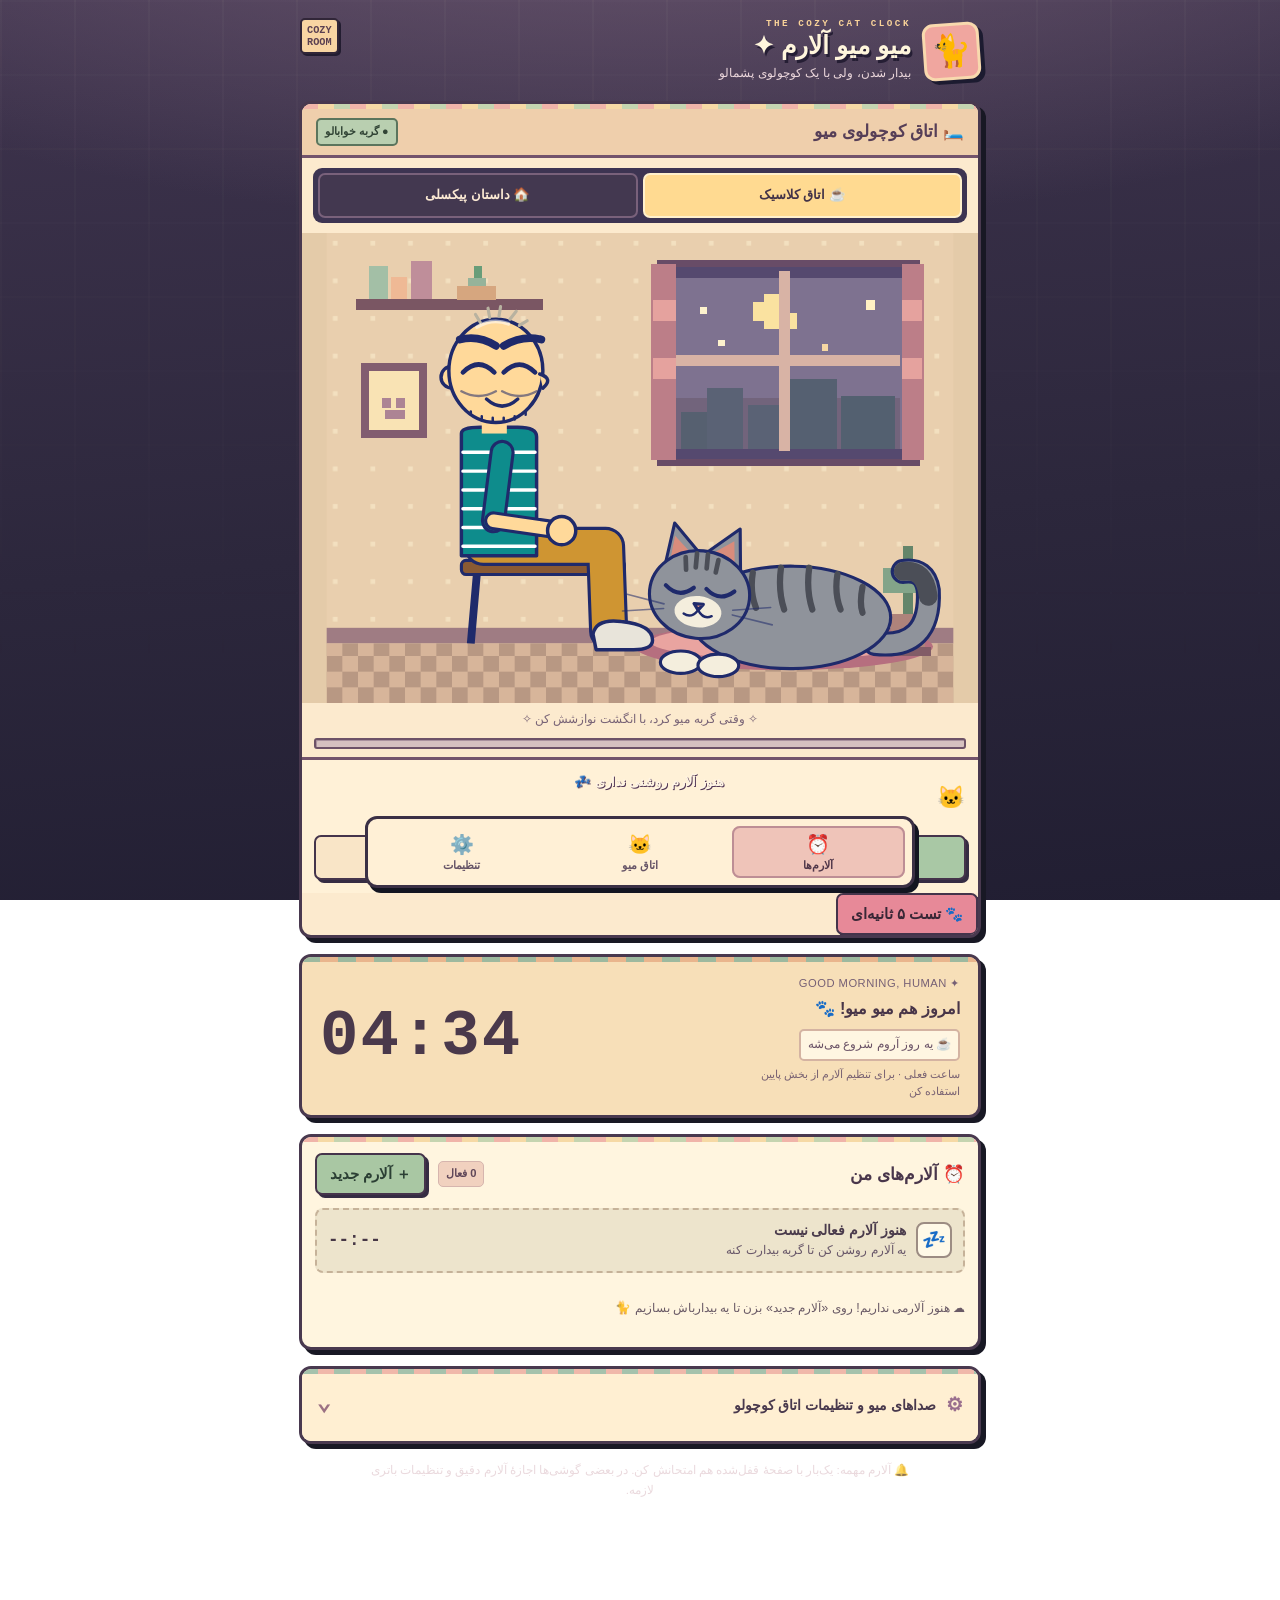
==== commit 172d3abf: "Add interactive two-story pixel game" ====
--- a/app/src/main/assets/index.html
+++ b/app/src/main/assets/index.html
@@ -280,66 +280,64 @@
 @media(prefers-reduced-motion:reduce){html{scroll-behavior:auto}.masthead h1{animation:none}.ring .scene-card{transition:none}}
 
 
-/* Batch 5 — compact playable pixel-house, avatar/cat personalization. */
-:root[data-room-mode="pixel"] .scene-status,:root[data-room-mode="pixel"] .scene-controls{display:none}
-.pixel-floor{background-image:radial-gradient(#ffe3b022 2px,transparent 2px),linear-gradient(#e9bc92,#c59575);background-size:22px 22px,100% 100%}
-.pixel-catroom{background-image:radial-gradient(#fff2d72c 2px,transparent 2px),linear-gradient(#efcba3,#d9ab85);background-size:23px 22px,100% 100%}
-.pixel-catroom:before{content:"🎁  📚  🌿";position:absolute;top:22px;left:6%;font-size:1.1rem;padding:4px 8px;border-bottom:6px solid #a26f69;opacity:.9}
-.pixel-floor:first-of-type:before{content:"📕 📙 🌿";position:absolute;top:21px;left:5%;padding:3px 8px;border-bottom:6px solid #9f6b65;font-size:1.1rem}
-
+:root[data-room-mode='pixel'] body.ring{animation:none}
+/* Batch 6: interactive illustrated dollhouse. No change to Classic Mode styles. */
+:root[data-room-mode="pixel"] .quick-nav{display:none!important}
 .mode-switch{display:grid;grid-template-columns:1fr 1fr;gap:5px;background:#3d3452;padding:5px;border-radius:9px;margin:10px 11px;color:#fff}
 .mode-switch button{min-height:45px;background:#433850;color:#fcead4;border-color:#79617b;box-shadow:none;font-size:.83rem}
 .mode-switch button[aria-pressed="true"]{background:#ffda91;color:#433348;border-color:#fff0cc}
-:root[data-room-mode="pixel"] #classicRoom,:root[data-room-mode="pixel"] .scene-tip,:root[data-room-mode="pixel"] .meter,:root[data-room-mode="pixel"] .scene-controls #snd{display:none}
-:root[data-room-mode="classic"] #pixelHouse,:root[data-room-mode="classic"] #pixelControls{display:none}
-.pixel-house{position:relative;overflow:hidden;border-top:3px solid #57445d;background:#232a4b;padding:13px 10px 8px}
-.pixel-house:before{content:"✧ · ✦ · ⋆ ✧ ⋆ · ✦";position:absolute;inset:3px 0 auto;color:#ffe3a2;letter-spacing:7px;opacity:.7;text-align:center;pointer-events:none}
-.pixel-roof{height:22px;margin:0 5px -4px;background:repeating-linear-gradient(90deg,#684558 0 26px,#7b5362 26px 50px);clip-path:polygon(0 100%,10% 10%,90% 10%,100% 100%);border-bottom:5px solid #332939}
-.pixel-floor{position:relative;height:235px;overflow:hidden;border:5px solid #423247;box-shadow:inset 0 0 0 5px #855968;background-color:#ddab85;background-image:repeating-linear-gradient(90deg,transparent 0 23px,#f4c19e22 23px 27px),linear-gradient(#e6bb93,#bf906e);isolation:isolate}
-.pixel-floor+.pixel-floor{border-top:8px solid #58374b}
-.pixel-floor:after{position:absolute;inset:auto 0 0;content:"";height:27px;background:repeating-linear-gradient(90deg,#946b69 0 18px,#a98272 18px 36px);border-top:5px solid #6a4a57;z-index:-1}
-.pixel-room-name{position:absolute;top:9px;right:9px;background:#fff0c9;border:2px solid #5a4257;box-shadow:2px 3px #503648;padding:3px 7px;color:#4f394d;font-size:.74rem;font-weight:bold;z-index:5}
-.pixel-window{position:absolute;left:39%;top:20px;width:38%;height:95px;border:9px solid #784a60;box-shadow:4px 4px #563d59;background:linear-gradient(#524976,#a17b97 65%,#384b65 65%);overflow:hidden}
-.pixel-window:after{content:"";position:absolute;left:46%;top:0;bottom:0;width:7px;background:#e8baa4;box-shadow:-55px 45px 0 -1px #ffe1a0}
-.pixel-moon{position:absolute;left:17px;top:10px;width:24px;height:24px;background:#fce4a4;box-shadow:6px 0 0 #665577;image-rendering:pixelated}
-.pixel-wall{position:absolute;left:9%;top:26px;width:16%;height:62px;background:repeating-linear-gradient(90deg,#8e6477 0 13px,#dfb08c 13px 18px);border-bottom:7px solid #624557}
-.pixel-lamp{position:absolute;bottom:28px;left:6%;width:22px;height:36px;background:linear-gradient(#fce3a9 0 40%,#f2b865 40% 70%,#80556b 70%);box-shadow:0 0 19px 9px #fceab35c;border:3px solid #755467}
-.pixel-chair{position:absolute;bottom:25px;right:16%;width:80px;height:72px;border:7px solid #4b5565;background:#568276;box-shadow:7px 6px #74526b;border-radius:12px 12px 4px 4px}
-.pixel-decor{position:absolute;bottom:29px;left:5%;font-size:2rem;filter:drop-shadow(2px 3px #765d6d)}
-.pixel-catroom{height:250px;background-image:radial-gradient(circle at 90% 5%,#f6c989 0 25px,transparent 26px),linear-gradient(#f0c89c,#d4a57d)}
-.pixel-catroom .pixel-window{left:12%;width:26%;height:81px;top:30px}
-.pixel-cat-bed{position:absolute;bottom:23px;right:20%;width:115px;height:50px;background:#e4b5b7;border:7px solid #aa778e;box-shadow:4px 4px #775371;border-radius:40% 40% 45% 45%}
-.pixel-bowl{position:absolute;bottom:22px;left:22%;width:70px;height:27px;background:#ed8da1;border:5px solid #795168;border-radius:5px 5px 18px 18px;text-align:center;color:#ffdbaf;font-size:1rem;line-height:20px}
-.pixel-food{position:absolute;bottom:22px;left:16%;font-size:1.3rem;display:none;z-index:5}
-.pixel-house[data-stage="food-ready"] .pixel-food,.pixel-house[data-stage="feeding"] .pixel-food,.pixel-house[data-stage="fed"] .pixel-food{display:block}
-
-.pixel-steam{position:absolute;z-index:4;bottom:135px;right:25%;font-size:1.1rem;color:#fff1df;opacity:.65;animation:smokePuff 2.3s ease-out infinite}
-.pixel-house[data-stage="petting"] .pixel-steam,.pixel-house[data-stage="feeding"] .pixel-steam,.pixel-house[data-stage="fed"] .pixel-steam{display:none}
-.pixel-house[data-stage="searching"] .pixel-steam{opacity:0}
-.pixel-house[data-smoking="true"] .pixel-steam{opacity:.9;animation-duration:1.3s}
-@keyframes smokePuff{0%{transform:translateY(6px);opacity:.05}50%{opacity:.6}100%{transform:translateY(-28px);opacity:0}}
-.pixel-sprite{position:absolute;image-rendering:pixelated;object-fit:contain;filter:drop-shadow(4px 4px 0 #4b394a6f);transition:transform .6s ease,opacity .3s;user-select:none;-webkit-user-drag:none}
-#pixelManTop{width:119px;height:145px;right:14%;bottom:23px;z-index:3;animation:pixelBreath 2.7s ease-in-out infinite}
-#pixelManBottom{width:102px;height:132px;right:44%;bottom:20px;z-index:4;opacity:0;transform:translateY(-10px)}
-#pixelCat{width:136px;height:119px;right:15%;bottom:21px;z-index:5;animation:pixelBreath 2.6s ease-in-out infinite}
-.pixel-house[data-stage="ringing"] #pixelCat{animation:pixelBounce .5s ease-in-out infinite}
-.pixel-house[data-stage="petting"] #pixelManTop,.pixel-house[data-stage="feeding"] #pixelManTop,.pixel-house[data-stage="fed"] #pixelManTop{opacity:0;transform:translateY(20px)}
-.pixel-house[data-stage="petting"] #pixelManBottom,.pixel-house[data-stage="feeding"] #pixelManBottom,.pixel-house[data-stage="fed"] #pixelManBottom{opacity:1;transform:translateY(0)}
-.pixel-house[data-stage="searching"] #pixelManTop{transform:translateX(-30px);animation:pixelWalk 1.3s infinite alternate}
-.pixel-house[data-stage="fed"] #pixelCat{animation:pixelBounce 1.8s ease-in-out 2}
-.pixel-speech{position:absolute;bottom:133px;right:14%;background:#fff4d9;color:#6b4154;border:3px solid #765066;padding:5px 8px;font-weight:900;font-size:.9rem;z-index:6;display:none;box-shadow:3px 3px #473044}
-.pixel-house[data-stage="ringing"] .pixel-speech{display:block}
-@keyframes pixelBreath{50%{transform:translateY(3px)}}
-@keyframes pixelBounce{50%{transform:translateY(-10px)}}
-@keyframes pixelWalk{100%{transform:translateX(-65px)}}
-.pixel-status{display:flex;gap:9px;align-items:center;background:#283453;color:#ffebcc;padding:10px 12px;border-top:4px solid #a3767c;font-size:.83rem;line-height:1.7;min-height:70px}
-.pixel-status .p-cat{font-size:1.6rem}
-.pixel-status strong{display:block;font-size:.93rem;color:#ffe7ad}
-.pixel-controls{display:flex;gap:7px;flex-wrap:wrap;background:#283453;padding:4px 12px 14px}
-.pixel-controls button{flex:1;min-width:95px;min-height:50px;background:#ffd996;color:#3c3045;font-size:.82rem}
-.pixel-controls button.danger{background:#ffb2af;color:#5b2d43}
-.pixel-controls button:disabled{opacity:.5;cursor:not-allowed}
-.pixel-help{color:#fff0d3;background:#354260;padding:8px 11px;font-size:.72rem;text-align:center}
+:root[data-room-mode="pixel"] #classicRoom,:root[data-room-mode="pixel"] .scene-tip,:root[data-room-mode="pixel"] .meter,:root[data-room-mode="pixel"] .scene-controls{display:none}
+:root[data-room-mode="classic"] #pixelHouse{display:none!important}
+.story-house{overflow:hidden;background:#101d35;border-top:3px solid #57445d;padding:0;color:#ffeac9}
+.story-house[hidden],.story-house [hidden]{display:none!important}
+.story-art{position:relative;aspect-ratio:2/3;width:100%;overflow:hidden;background:#14253c url('pixel/house.webp') center / 100% 100% no-repeat;isolation:isolate;touch-action:pan-y}
+.story-art::after{content:"";position:absolute;inset:0;background:linear-gradient(0deg,#120f2633,transparent 20%,transparent 65%,#18182b22);pointer-events:none;z-index:12}
+.story-sky{position:absolute;z-index:1;left:18.6%;top:25.4%;width:25.2%;height:10.6%;overflow:hidden;background:linear-gradient(#142449,#46588b);box-shadow:inset 0 0 0 3px #2e2935;opacity:.94;transition:background 1.5s ease}
+.story-sky[data-dayphase="morning"]{background:linear-gradient(#8fd1ea,#ffca92 80%,#ffd9b1)}
+.story-sky[data-dayphase="afternoon"]{background:linear-gradient(#65bce4,#aedfee)}
+.story-sky[data-dayphase="sunset"]{background:linear-gradient(#66599c,#e8879d 55%,#f8b276)}
+.story-sky[data-dayphase="night"]{background:linear-gradient(#15274f,#4a4771)}
+.story-sun-moon{position:absolute;width:17%;aspect-ratio:1;top:9%;left:23%;border-radius:50%;background:#ffedb2;box-shadow:0 0 12px 5px #ffd59466}
+.story-sky[data-dayphase="night"] .story-sun-moon{background:#fff1ba;box-shadow:4px 0 0 #36456f,0 0 12px #fff4a477}
+.story-horizon{position:absolute;bottom:0;width:100%;height:40%;background:repeating-linear-gradient(90deg,#32445c 0 14%,#4b526a 14% 23%,#38465d 23% 29%);clip-path:polygon(0 25%,13% 25%,13% 0,28% 0,28% 28%,44% 28%,44% 5%,67% 5%,67% 35%,84% 35%,84% 12%,100% 12%,100% 100%,0 100%)}
+.story-sky[data-dayphase="afternoon"] .story-horizon,.story-sky[data-dayphase="morning"] .story-horizon{background:#6c9eb0}
+.story-sky[data-dayphase="sunset"] .story-horizon{background:#554c75}
+.story-sprite{position:absolute;image-rendering:pixelated;user-select:none;-webkit-user-drag:none;pointer-events:none;filter:drop-shadow(0 4px 2px #302332aa);z-index:6;object-fit:contain;transform:translate(-50%,-100%)}
+.story-human{width:16%;height:20%;left:28%;top:49.8%}
+.story-human.walking{animation:storyWalkBob .32s steps(2,end) infinite alternate}
+@keyframes storyWalkBob{to{transform:translate(-50%,calc(-100% - 3px))}}
+.story-cat{width:27%;height:16.5%;left:42%;top:75%;z-index:7}
+.story-cat.meowing{animation:storyWiggle .36s ease-in-out infinite alternate}
+.story-cat.asleep{animation:storyBreathe 2.9s ease-in-out infinite alternate}
+.story-smoke{position:absolute;left:33%;top:38%;z-index:8;opacity:.8;font-size:1.1rem;color:#fff4e1;text-shadow:0 0 5px #fff2e3;animation:smokePuff 2.4s linear infinite;pointer-events:none}
+@keyframes smokePuff{0%{transform:translateY(8px);opacity:0}45%{opacity:.8}100%{transform:translateY(-26px);opacity:0}}
+@keyframes storyBreathe{to{margin-top:2px}}
+@keyframes storyWiggle{to{margin-left:3px}}
+.story-pet-target{position:absolute;left:24%;top:63%;width:40%;height:14%;z-index:9;border:3px dashed transparent;border-radius:45%;touch-action:none;pointer-events:none}
+.story-house[data-stage="PET_READY"] .story-pet-target,.story-house[data-stage="PETTING"] .story-pet-target{pointer-events:auto;border-color:#ffe09e88;background:#ffdfa019}
+.story-touch-hint{display:none;position:absolute;top:-25px;left:50%;transform:translateX(-50%);background:#fff3d4;color:#493448;border:2px solid #533c4e;border-radius:7px;padding:2px 8px;font-size:11px;white-space:nowrap;box-shadow:2px 3px 0 #47374a}
+.story-house[data-stage="PET_READY"] .story-touch-hint,.story-house[data-stage="PETTING"] .story-touch-hint{display:block}
+.story-carry-bag{position:absolute;width:6%;height:9%;z-index:8;object-fit:contain;image-rendering:pixelated;transform:translate(-50%,-100%);pointer-events:none}
+.story-food-bag{position:absolute;width:11%;height:13%;object-fit:contain;image-rendering:pixelated;left:76%;top:74%;transform:translate(-50%,-90%);z-index:10;touch-action:none;user-select:none;-webkit-user-drag:none;filter:drop-shadow(2px 3px 0 #352538);cursor:grab}
+.story-food-bag:active{cursor:grabbing}
+.story-pour-target{position:absolute;left:55%;top:70.8%;width:19%;height:8%;z-index:5;border:3px dashed transparent;border-radius:50%;pointer-events:none}
+.story-house[data-stage="FEED_READY"] .story-pour-target,.story-house[data-stage="POURING"] .story-pour-target{border-color:#ffe082aa;background:#ffeb9760;animation:storyWiggle .8s ease infinite alternate}
+.story-particles{position:absolute;inset:0;pointer-events:none;z-index:11;overflow:hidden}
+.story-particles i{position:absolute;width:5px;height:6px;background:#bd7a39;border:1px solid #694527;animation:storyFall .55s ease-in forwards}
+@keyframes storyFall{to{transform:translateY(55px);opacity:0}}
+.story-stage-pill{position:absolute;top:3%;right:3%;background:#fff0d3e6;color:#49344b;border:2px solid #614859;box-shadow:2px 2px 0 #301e36;padding:4px 8px;font-size:.69rem;font-weight:bold;z-index:14}
+.story-status{display:flex;gap:8px;align-items:center;background:#253251;color:#f9e4cb;padding:10px 12px;border-top:4px solid #a3767c;font-size:.82rem;line-height:1.6;min-height:72px}
+.story-status strong{display:block;font-size:.93rem;color:#ffe4a1}
+.story-status .p-cat{font-size:1.7rem}
+.story-progress{display:flex;gap:8px;align-items:center;padding:9px 12px;background:#354563;font-size:.78rem;color:#fff0d4}
+.story-track{flex:1;height:14px;border:2px solid #d8bd9f;border-radius:7px;background:#20293f;overflow:hidden;min-width:70px}
+#storyProgressFill{height:100%;width:0;background:linear-gradient(90deg,#f7c58e,#9fceb2);transition:width .08s}
+.story-controls{display:flex;gap:7px;flex-wrap:wrap;background:#253251;padding:10px 12px}
+.story-controls button{flex:1;min-width:110px;min-height:46px;background:#f7d79d;color:#3c3045;font-size:.79rem}
+.story-controls button.danger{background:#e98a91;color:#381e35}
+.pixel-help{color:#fff0d3;background:#364462;padding:8px 11px;font-size:.72rem;text-align:center;line-height:1.7}
+@media(max-width:360px){.story-stage-pill{font-size:.58rem}.story-touch-hint{font-size:9px}.story-controls button{min-width:96px}}
+@media(prefers-reduced-motion:reduce){.story-sprite,.story-smoke,.story-particles i{animation:none!important;transition:none!important}}
 .profile-settings{border:2px solid #d5b3a5;border-radius:9px;background:#fff9e9;padding:12px;margin:13px 14px 8px;color:#514052}
 .profile-settings .row{justify-content:start}.profile-settings button{font-size:.8rem}.profile-settings h3{margin:0 0 6px}
 .profile-settings p{margin:4px 0 12px;color:#776476;font-size:.78rem}
@@ -372,17 +370,17 @@
 <div id="onboarding" class="onboarding-overlay" role="dialog" aria-modal="true" aria-label="انتخاب شخصیت و گربه" hidden>
  <div class="onboarding-card">
   <div class="ob-progress" id="obProgress">۱ از ۲</div>
-  <div class="ob-topscene"><img id="obPreviewAvatar" alt="شخصیت انتخاب‌شده" src="sprites/avatar_male.png"><span style="font-size:2.3rem">🏠</span><img id="obPreviewCat" alt="گربه انتخاب‌شده" src="sprites/cat_tabby.png"></div>
+  <div class="ob-topscene"><img id="obPreviewAvatar" alt="شخصیت انتخاب‌شده" src="pixel/human_male_relax.png"><span style="font-size:2.3rem">🏠</span><img id="obPreviewCat" alt="گربه انتخاب‌شده" src="pixel/cat_tabby_awake.png"></div>
   <section id="chooseCharacter"><h2>✨ شخصیتت رو انتخاب کن</h2><p>قهرمان داستان میو کی باشه؟ بعداً می‌تونی عوضش کنی.</p>
-   <div class="ob-grid"><button type="button" class="ob-option" data-avatar="male" aria-pressed="true"><img src="sprites/avatar_male.png" alt="شخصیت مرد"><strong>👨 مرد</strong></button><button type="button" class="ob-option" data-avatar="female" aria-pressed="false"><img src="sprites/avatar_female.png" alt="شخصیت زن"><strong>👩 زن</strong></button></div>
+   <div class="ob-grid"><button type="button" class="ob-option" data-avatar="male" aria-pressed="true"><img src="pixel/human_male_relax.png" alt="شخصیت مرد"><strong>👨 مرد</strong></button><button type="button" class="ob-option" data-avatar="female" aria-pressed="false"><img src="pixel/human_female_relax.png" alt="شخصیت زن"><strong>👩 زن</strong></button></div>
   </section>
   <section id="chooseCat" hidden><h2>🐾 گربه‌ات رو انتخاب کن</h2><p>کدوم میو قراره هر روز بیدارت کنه؟</p>
    <div class="ob-grid cats">
-    <button type="button" class="ob-option" data-cat="tabby" aria-pressed="true"><img src="sprites/cat_tabby.png" alt="گربه راه‌راه"><strong>راه‌راه</strong></button>
-    <button type="button" class="ob-option" data-cat="orange" aria-pressed="false"><img src="sprites/cat_orange.png" alt="گربه نارنجی"><strong>نارنجی</strong></button>
-    <button type="button" class="ob-option" data-cat="black" aria-pressed="false"><img src="sprites/cat_black.png" alt="گربه مشکی"><strong>مشکی</strong></button>
-    <button type="button" class="ob-option" data-cat="white" aria-pressed="false"><img src="sprites/cat_white.png" alt="گربه سفید"><strong>سفید</strong></button>
-    <button type="button" class="ob-option" data-cat="calico" aria-pressed="false"><img src="sprites/cat_calico.png" alt="گربه سه‌رنگ"><strong>سه‌رنگ</strong></button>
+    <button type="button" class="ob-option" data-cat="tabby" aria-pressed="true"><img src="pixel/cat_tabby_awake.png" alt="گربه راه‌راه"><strong>راه‌راه</strong></button>
+    <button type="button" class="ob-option" data-cat="orange" aria-pressed="false"><img src="pixel/cat_orange_awake.png" alt="گربه نارنجی"><strong>نارنجی</strong></button>
+    <button type="button" class="ob-option" data-cat="black" aria-pressed="false"><img src="pixel/cat_black_awake.png" alt="گربه مشکی"><strong>مشکی</strong></button>
+    <button type="button" class="ob-option" data-cat="white" aria-pressed="false"><img src="pixel/cat_white_awake.png" alt="گربه سفید"><strong>سفید</strong></button>
+    <button type="button" class="ob-option" data-cat="calico" aria-pressed="false"><img src="pixel/cat_calico_awake.png" alt="گربه سه‌رنگ"><strong>سه‌رنگ</strong></button>
    </div>
   </section>
   <div class="ob-controls"><button type="button" class="ob-cancel" id="obBack" hidden>↩ قبلی</button><button type="button" id="obCancel" class="ob-cancel" hidden>انصراف</button></div>
@@ -398,17 +396,33 @@
 <section class="card scene-card" id="roomSection" aria-label="اتاق میو و بازی تعاملی">
   <div class="scene-head"><h2>🛏️ اتاق کوچولوی میو</h2><span id="roomMood" class="scene-tag">● گربه خوابالو</span></div>
   <div class="mode-switch" role="group" aria-label="انتخاب نمای اتاق"><button type="button" id="classicMode" aria-pressed="true">☕ اتاق کلاسیک</button><button type="button" id="pixelMode" aria-pressed="false">🏠 داستان پیکسلی</button></div>
-  <div class="pixel-house" id="pixelHouse" data-stage="idle" hidden>
-    <div class="pixel-roof"></div>
-    <div class="pixel-floor" aria-label="اتاق شخصیت کنار پنجره">
-      <span class="pixel-room-name">🪟 اتاق آدم‌ها</span><div class="pixel-window"><i class="pixel-moon"></i></div><div class="pixel-wall"></div><div class="pixel-chair"></div><span class="pixel-decor">🌿</span>
-      <span class="pixel-steam" aria-hidden="true">〰 〰</span><img class="pixel-sprite" id="pixelManTop" alt="شخصیت در کنار پنجره" src="sprites/avatar_male.png">
+  <div class="pixel-house story-house" id="pixelHouse" data-stage="IDLE" hidden>
+    <div class="story-art" id="storyArt" aria-label="خانه دو طبقه، اتاق آدم‌ها، راه‌پله و اتاق گربه">
+      <div class="story-sky" id="storySky" data-dayphase="night" aria-label="پنجره بر اساس ساعت گوشی">
+        <span class="story-sun-moon" id="storySunMoon"></span><span class="story-horizon"></span>
+      </div>
+      <img class="story-sprite story-human" id="storyHuman" src="pixel/human_male_idle.png" alt="شخصیت انتخابی" draggable="false">
+      <img class="story-sprite story-cat" id="storyCat" src="pixel/cat_tabby_sleep.png" alt="گربه انتخابی" draggable="false">
+      <div class="story-smoke" id="storySmoke" aria-hidden="true">〰</div>
+      <div class="story-pet-target" id="storyPetZone" role="button" tabindex="0" aria-label="گربه را با انگشت نوازش کن" aria-disabled="true">
+        <span class="story-touch-hint" id="storyTouchHint">↔ نوازش کن 💗</span>
+      </div>
+      <img class="story-carry-bag" id="storyCarryBag" src="pixel/food_bag.png" alt="شخصیت پاکت غذا را حمل می‌کند" draggable="false" hidden>
+      <img class="story-food-bag" id="storyBag" src="pixel/food_bag.png" alt="پاکت غذای گربه را تا کاسه بکش" draggable="false" hidden>
+      <div class="story-pour-target" id="storyBowlTarget" aria-hidden="true"></div>
+      <div class="story-particles" id="storyParticles" aria-hidden="true"></div>
+      <div class="story-stage-pill" id="storyStagePill">☾ همه‌چی آرومه</div>
     </div>
-    <div class="pixel-floor pixel-catroom" aria-label="اتاق گربه و ظرف غذا">
-      <span class="pixel-room-name">🐾 اتاق میو</span><div class="pixel-window"><i class="pixel-moon"></i></div><div class="pixel-cat-bed"></div><div class="pixel-bowl">♥</div>
-      <span class="pixel-food">🥣</span><img class="pixel-sprite" id="pixelManBottom" alt="شخصیت کنار گربه" src="sprites/avatar_male.png"><img class="pixel-sprite" id="pixelCat" alt="گربهٔ شما" src="sprites/cat_tabby.png"><span class="pixel-speech">میــــو!</span>
+    <div class="pixel-status story-status" aria-live="polite"><span class="p-cat">🐈</span><div><strong id="pixelStageTitle">گربه خوابه و آدم‌ها در حال استراحتن</strong><span id="pixelStageDetail">وقتی آلارم شروع بشه، داستان زنده می‌شه.</span></div></div>
+    <div class="story-progress" id="storyProgressWrap" hidden><span id="storyProgressLabel">پیشرفت</span><div class="story-track"><div id="storyProgressFill"></div></div><span id="storyProgressNumber">۰٪</span></div>
+    <div id="pixelControls" class="pixel-controls story-controls">
+      <button type="button" id="storyTest">🐾 تست ۵ ثانیه‌ای</button>
+      <button type="button" id="storySnooze" hidden>💤 اسنوز معمولی</button>
+      <button type="button" id="storyHoldPet" hidden>💗 نگه‌دار برای نوازش</button>
+      <button type="button" id="storyHoldPour" hidden>🥣 نگه‌دار برای ریختن غذا</button>
+      <button type="button" class="danger" id="storyStop" hidden>⏹ قطع کامل آلارم</button>
     </div>
-    <div class="pixel-status" aria-live="polite"><span class="p-cat">🐱</span><div><strong id="pixelStageTitle">همه خوابن، چه آرامشی!</strong><span id="pixelStageDetail">آلارم که بزنه، میو شروع می‌کنه.</span></div></div>
+    <div class="pixel-help" id="storyHelp">☁ آدم‌ها روی مبل چرت می‌زنن؛ میو هم پایین خوابیده.</div>
   </div>
   <div class="scene" id="classicRoom">
 <svg id="s" viewBox="0 0 400 300" role="img" aria-label="گربه در اتاق گرم و دنج کنار مرد نشسته و می‌توانی نوازشش کنی">
@@ -638,12 +652,12 @@
 function lid(id,x,y){const w=Math.sqrt(121-(y-87)**2);$(id).setAttribute('d',`M${x-w} ${y}A11 11 0 ${y>87?1:0} 1 ${x+w} ${y}Z`)}
 function frame(ts){const t=ts/1000,dt=Math.min(.05,t-(last??t));last=t;
   const petting=t-lastPet<.35;
-  if(mode==='ringing'){lvl=petting?Math.min(100,lvl+dt*100/timings.petSec):Math.max(0,lvl-6*dt)}
-  if(mode==='ringing'&&lvl>=100){mode='snooze';sleep=true;ph=null;snoozeEnd=Date.now()+timings.snoozeSec*1000;sleepAt=t;smoked=false;food=0;fill=0;if(NATIVE){Android.silence();Android.ringIn(timings.snoozeSec)}}
+  if(mode==='ringing'&&!(profile.roomMode==='pixel'&&story.active)){lvl=petting?Math.min(100,lvl+dt*100/timings.petSec):Math.max(0,lvl-6*dt)}
+  if(mode==='ringing'&&!(profile.roomMode==='pixel'&&story.active)&&lvl>=100){mode='snooze';sleep=true;ph=null;snoozeEnd=Date.now()+timings.snoozeSec*1000;sleepAt=t;smoked=false;food=0;fill=0;if(NATIVE){Android.silence();Android.ringIn(timings.snoozeSec)}}
   if(mode==='snooze'&&!smoked&&food!==1&&t-sleepAt>=timings.smokeDelaySec){smoked=true;ph={t0:t}}
   if(mode==='snooze'&&food===0&&t-sleepAt>=timings.foodDelaySec){food=1;fill=0;ph=null}
-  if(!NATIVE&&mode==='snooze'&&Date.now()>=snoozeEnd){mode='ringing';sleep=false;lvl=0;ph=null;food=0;fill=0;ringStart=t;nextMeow=t+.4}
-  if(mode==='fed'&&t-fedAt>4){mode='idle';sleep=true;lvl=100}
+  if(!NATIVE&&mode==='snooze'&&Date.now()>=snoozeEnd&&!(profile.roomMode==='pixel'&&story.active)){mode='ringing';sleep=false;lvl=0;ph=null;food=0;fill=0;ringStart=t;nextMeow=t+.4}
+  if(mode==='fed'&&t-fedAt>4&&!(profile.roomMode==='pixel'&&story.active)){mode='idle';sleep=true;lvl=100}
   let pt=ph?(t-ph.t0)*8/timings.smokeDurationSec:-1;
   if(ph){
     if(pt>=8){ph=null;state=-1;pt=-1}
@@ -667,7 +681,7 @@
     e.style.setProperty('--fy',(276-ky)+'px');e.style.setProperty('--fx',(192+Math.random()*16-kx)+'px');fill=Math.min(100,fill+dt*100/timings.feedSec)}
   const kb=$('kib');kb.style.display=fill>0?'':'none';kb.setAttribute('rx',4+17*fill/100);kb.setAttribute('ry',1+8*fill/100);
   $('bowl').style.display=food===1||mode==='fed'||(done&&mode==='idle')?'':'none';
-  if(fill>=100&&mode==='snooze'){mode='fed';food=0;fedAt=t;done=true;sleep=false;lvl=45;ph=null;feedSound();if(NATIVE)Android.dismiss()}
+  if(fill>=100&&mode==='snooze'&&!(profile.roomMode==='pixel'&&story.active)){mode='fed';food=0;fedAt=t;done=true;sleep=false;lvl=45;ph=null;feedSound();if(NATIVE)Android.dismiss()}
   // cigarette
   mb+=((ph&&pt>.6&&pt<6.6?1:0)-mb)*Math.min(1,dt*5);
   const ang=-35*(1-mb);
@@ -733,7 +747,7 @@
 const profileCanUseNative=NATIVE&&typeof Android.getProfile==='function'&&typeof Android.setProfile==='function';
 function readProfile(){const p=readJSON(profileCanUseNative?Android.getProfile():browserLoad('meow-profile')||'{}',{});
   return {avatar:['male','female'].includes(p.avatar)?p.avatar:'male',cat:Object.prototype.hasOwnProperty.call(cats,p.cat)?p.cat:'tabby',roomMode:['pixel','classic'].includes(p.roomMode)?p.roomMode:'classic',onboardingComplete:!!p.onboardingComplete};}
-let profile=readProfile(),obDraft={...profile},obStep=1,obEditing=false,pixelPetUntil=0,pixelFeedUntil=0,lastPixelRender=-1;
+let profile=readProfile(),obDraft={...profile},obStep=1,obEditing=false;
 function profileSave(){const raw=JSON.stringify(profile);let ok=true;
   if(profileCanUseNative)ok=Android.setProfile(raw);
   else browserSave('meow-profile',raw);
@@ -745,9 +759,9 @@
   $('pixelHouse').hidden=room!=='pixel';
   $('classicMode').setAttribute('aria-pressed',String(room==='classic'));
   $('pixelMode').setAttribute('aria-pressed',String(room==='pixel'));
-  const avatar='sprites/avatar_'+profile.avatar+'.png',cat='sprites/cat_'+profile.cat+'.png';
-  $('pixelManTop').src=avatar;$('pixelManBottom').src=avatar;$('pixelCat').src=cat;
-  $('pixelCat').alt='گربه '+cats[profile.cat];
+  const avatar='pixel/human_'+profile.avatar+'_relax.png',cat='pixel/cat_'+profile.cat+'_awake.png';
+  if(window.story)window.story.setProfile(profile);
+  $('storyCat').alt='گربه '+cats[profile.cat];
   $('profileDescription').textContent='شخصیت '+(profile.avatar==='female'?'زن':'مرد')+' · گربه '+cats[profile.cat]+' · '+(room==='pixel'?'خانهٔ پیکسلی':'اتاق کلاسیک');
   // Classic SVG palette follows cat choice; female gains distinctive longer hair.
   document.documentElement.dataset.avatar=profile.avatar;
@@ -760,10 +774,10 @@
   if($('femaleHair'))$('femaleHair').style.display=profile.avatar==='female'?'':'none';
   if($('femaleShirt'))$('femaleShirt').setAttribute('fill',profile.avatar==='female'?'#ce8eaa':'#0e8c8c');
 }
-function setRoom(room){if(!['classic','pixel'].includes(room))return;profile.roomMode=room;profileSave();updateProfileUI();}
+function setRoom(room){if(!['classic','pixel'].includes(room))return;profile.roomMode=room;profileSave();updateProfileUI();if(room==='pixel'&&mode==='ringing'&&!story.active)story.start()}
 $('classicMode').onclick=()=>setRoom('classic');$('pixelMode').onclick=()=>setRoom('pixel');
 function updateOnboardingPreview(){
-  $('obPreviewAvatar').src='sprites/avatar_'+obDraft.avatar+'.png';$('obPreviewCat').src='sprites/cat_'+obDraft.cat+'.png';
+  $('obPreviewAvatar').src='pixel/human_'+obDraft.avatar+'_relax.png';$('obPreviewCat').src='pixel/cat_'+obDraft.cat+'_awake.png';
   document.querySelectorAll('[data-avatar]').forEach(b=>b.setAttribute('aria-pressed',String(b.dataset.avatar===obDraft.avatar)));
   document.querySelectorAll('[data-cat]').forEach(b=>b.setAttribute('aria-pressed',String(b.dataset.cat===obDraft.cat)));
   $('chooseCharacter').hidden=obStep!==1;$('chooseCat').hidden=obStep!==2;
@@ -792,42 +806,215 @@
 $('refreshDiagnostic').onclick=refreshAlarmDiagnostics;
 $('openPhoneSettings').onclick=()=>{if(NATIVE&&typeof Android.openAppSettings==='function')Android.openAppSettings();else $('alarmDiagnostic').textContent='این گزینه در APK کار می‌کند'};
 
-function finishPixelPet(){
- if(mode!=='ringing')return;
- mode='snooze';sleep=true;ph=null;snoozeEnd=Date.now()+timings.snoozeSec*1000;
- sleepAt=performance.now()/1000;smoked=false;food=0;fill=0;pixelPetUntil=0;
- if(NATIVE){Android.silence();Android.ringIn(timings.snoozeSec)}
-}
-function pixelFeedSuccess(){
- if(mode!=='snooze'||food!==1)return;
- mode='fed';food=0;fedAt=performance.now()/1000;done=true;sleep=false;lvl=45;ph=null;
- pixelFeedUntil=0;feedSound();if(NATIVE)Android.dismiss();
-}
-$('pixelPet').onclick=()=>{if(mode==='ringing'&&!pixelPetUntil){pixelPetUntil=Date.now()+timings.petSec*1000}};
-$('pixelFeed').onclick=()=>{if(mode==='snooze'&&food===1&&!pixelFeedUntil){pixelFeedUntil=Date.now()+timings.feedSec*1000}};
-$('pixelSnooze').onclick=()=>{if(mode==='ringing')finishPixelPet();else if(mode==='snooze'){
-  snoozeEnd=Date.now()+timings.snoozeSec*1000;if(NATIVE)Android.ringIn(timings.snoozeSec);
-}};
-$('pixelDismiss').onclick=()=>{if(NATIVE)Android.dismiss();mode='idle';sleep=true;lvl=100;ph=null;food=0;pixelPetUntil=0;pixelFeedUntil=0;};
-$('pixelTest').onclick=()=>$('test').click();
-function updatePixelScene(){
- const now=Date.now();if(now-lastPixelRender<160)return;lastPixelRender=now;
- if(pixelPetUntil&&mode==='ringing'&&now>=pixelPetUntil)finishPixelPet();
- if(pixelFeedUntil&&mode==='snooze'&&food===1&&now>=pixelFeedUntil)pixelFeedSuccess();
- if(mode!=='ringing')pixelPetUntil=0;
- if(mode!=='snooze')pixelFeedUntil=0;
- let stage='idle',title='خانه در آرامش است',detail='منتظر آلارم بعدی 💤';
- if(mode==='ringing'){stage=pixelPetUntil?'petting':'ringing';title=pixelPetUntil?'داریم میو رو ناز می‌کنیم 💗':'میــــو! وقت بیدار شدنه!';
-  detail=pixelPetUntil?'تا خوابیدن گربه '+fmt(pixelPetUntil-now):'شخصیتت میاد پیش گربه؛ نازش کن یا اسنوز بزن.'}
- else if(mode==='snooze'&&food===0){stage='searching';title='میو خوابیده؛ دنبال غذا می‌گردیم 🧺';detail='غذا تا '+Math.max(0,Math.ceil(timings.foodDelaySec-(performance.now()/1000-sleepAt)))+' ثانیه دیگه می‌رسه · اسنوز '+fmt(snoozeEnd-now)}
- else if(mode==='snooze'){stage=pixelFeedUntil?'feeding':'food-ready';title=pixelFeedUntil?'غذا رو توی کاسه می‌ریزیم 🍲':'غذا رسید! وقت صبحانه‌ست 🥣';detail=pixelFeedUntil?'پایان در '+fmt(pixelFeedUntil-now):'به گربه غذا بده تا آلارم کامل خاموش بشه.'}
- else if(mode==='fed'||done){stage='fed';title='آفرین! میو سیر شد 😻';detail='آلارم خاموش شد. روز خوبی داشته باشی!'}
- $('pixelHouse').dataset.stage=stage;$('pixelHouse').dataset.smoking=String(!!ph);$('pixelStageTitle').textContent=title;$('pixelStageDetail').textContent=detail;
- $('pixelPet').hidden=mode!=='ringing';$('pixelPet').disabled=!!pixelPetUntil;
- $('pixelFeed').hidden=mode!=='snooze'||food!==1;$('pixelFeed').disabled=!!pixelFeedUntil;
- $('pixelSnooze').hidden=mode!=='ringing';$('pixelDismiss').hidden=mode!=='ringing'&&mode!=='snooze';
- $('pixelTest').hidden=mode==='ringing'||mode==='snooze';
-}
+/* Batch 6 — real gesture-driven Pixel Story. Classic SVG and native Android alarm stay independent. */
+class PixelStory {
+  constructor(){
+    this.stage='IDLE';this.active=false;this.nativeRinging=false;this.snoozeScheduled=false;this.dismissed=false;
+    this.human={x:28,y:49.8};this.path=[];this.pathArrival=null;this.pose='idle';this.catPose='sleep';
+    this.petProgress=0;this.pourProgress=0;this.petPointer=null;this.bagPointer=null;this.holdPet=false;this.holdPour=false;
+    this.bag={x:76,y:74};this.lastTick=performance.now();this.stageSince=Date.now();this.snoozedAt=0;this.clockMinute=null;
+    this.humanEl=$('storyHuman');this.catEl=$('storyCat');this.bagEl=$('storyBag');this.carryEl=$('storyCarryBag');this.art=$('storyArt');
+    this.bind();this.setProfile(profile);this.updateWindow(true);this.render();
+  }
+  setProfile(p){
+    this.avatar=p.avatar==='female'?'female':'male';this.cat=['tabby','orange','black','white','calico'].includes(p.cat)?p.cat:'tabby';
+    this.setHumanPose(this.pose);this.setCatPose(this.catPose);
+  }
+  setHumanPose(pose){
+    this.pose=pose;
+    this.humanEl.src='pixel/human_'+this.avatar+'_'+pose+'.png';
+    this.humanEl.alt=(this.avatar==='female'?'زن':'مرد')+' در خانه';this.humanEl.classList.toggle('walking',pose==='walk');
+  }
+  setCatPose(pose){
+    this.catPose=pose;this.catEl.src='pixel/cat_'+this.cat+'_'+pose+'.png';
+    this.catEl.classList.toggle('asleep',pose==='sleep');this.catEl.classList.toggle('meowing',pose==='meow');
+  }
+  static phase(hour){return hour>=5&&hour<11?'morning':hour>=11&&hour<17?'afternoon':hour>=17&&hour<20?'sunset':'night'}
+  updateWindow(force=false){
+    const d=new Date(),minute=d.getHours()*60+d.getMinutes();if(!force&&minute===this.clockMinute)return;
+    this.clockMinute=minute;const phase=PixelStory.phase(d.getHours());$('storySky').dataset.dayphase=phase;
+    $('storySky').setAttribute('aria-label','هوای '+({morning:'صبح',afternoon:'روز',sunset:'غروب',night:'شب'}[phase])+' مطابق ساعت گوشی');
+  }
+  transition(stage){this.stage=stage;this.stageSince=Date.now();this.render()}
+  start(){
+    if(this.active&&this.stage!=='COMPLETED'&&this.stage!=='IDLE'){
+      this.nativeRinging=true;
+      // Snooze may ring again while the character is searching for food. Keep the quest intact.
+      if(['SNOOZED','WALK_TO_CLOSET','SEARCH_FOOD','CARRY_FOOD','FEED_READY','POURING'].includes(this.stage)){
+        this.setCatPose('meow');this.render();return;
+      }
+      return;
+    }
+    this.active=true;this.nativeRinging=true;this.snoozeScheduled=false;this.dismissed=false;
+    this.petProgress=0;this.pourProgress=0;this.petPointer=null;this.bagPointer=null;this.holdPet=this.holdPour=false;
+    this.human={x:28,y:49.8};this.path=[];this.bag={x:76,y:74};this.placeBag();this.bagEl.hidden=true;
+    lastPet=-999;mode='ringing';sleep=false;lvl=0;
+    this.setHumanPose('idle');this.setCatPose('meow');this.transition('ALARM_REACT');
+  }
+  reset(){
+    this.active=false;this.nativeRinging=false;this.petPointer=null;this.bagPointer=null;this.holdPet=this.holdPour=false;
+    this.human={x:28,y:49.8};this.path=[];this.bag={x:76,y:74};this.placeBag();this.bagEl.hidden=true;
+    this.setHumanPose('idle');this.setCatPose('sleep');this.transition('IDLE');
+  }
+  route(points,arrival){
+    this.path=points.map(p=>({x:p[0],y:p[1]}));this.pathArrival=arrival;
+    this.setHumanPose('walk');
+  }
+  reach(){
+    const arrival=this.pathArrival;this.pathArrival=null;
+    if(arrival==='cat'){this.setHumanPose('pet');this.transition('PET_READY')}
+    else if(arrival==='closet'){this.transition('SEARCH_FOOD')}
+    else if(arrival==='bowl'){this.setHumanPose('carry');this.bag={x:76,y:74};this.placeBag();this.bagEl.hidden=false;this.transition('FEED_READY')}
+    else if(arrival==='sofa'){this.setHumanPose('relax');this.transition('COMPLETED')}
+  }
+  tick(){
+    const now=performance.now(),dt=Math.min((now-this.lastTick)/1000,.10);this.lastTick=now;
+    this.updateWindow();
+    if(!this.active){this.placeHuman();return}
+    if(this.stage==='ALARM_REACT'&&Date.now()-this.stageSince>700){
+      this.transition('WALK_TO_CAT');this.route([[62,49.8],[76,50.2],[80,55],[84,60],[86,65],[84,69],[79,76],[49,75.5]],'cat');
+    }
+    if(this.path.length){
+      let travel=dt*34;
+      while(travel>0&&this.path.length){
+        const p=this.path[0],dx=p.x-this.human.x,dy=p.y-this.human.y,dist=Math.hypot(dx,dy);
+        if(dist<=travel){this.human={...p};this.path.shift();travel-=dist}
+        else{this.human.x+=dx/dist*travel;this.human.y+=dy/dist*travel;travel=0}
+      }
+      if(!this.path.length)this.reach();
+    }
+    if(this.stage==='SNOOZED'&&Date.now()-this.stageSince>700){
+      this.transition('WALK_TO_CLOSET');this.route(this.human.y<60?[[68,49.8]]:[[79,76],[84,69],[86,64],[84,60],[80,55],[76,50.2],[68,49.8]],'closet');
+    }
+    if(this.stage==='SEARCH_FOOD'){
+      const searchElapsed=Date.now()-this.snoozedAt;
+      if(searchElapsed>=Math.max(1,timings.foodDelaySec)*1000&&Date.now()-this.stageSince>=800){
+        this.transition('CARRY_FOOD');this.route([[76,50.2],[80,55],[84,60],[86,65],[84,69],[79,76],[68,75.5]],'bowl');
+        this.setHumanPose('carry');
+      }
+    }
+    if(this.petPointer!==null&&this.holdPet&&['PET_READY','PETTING'].includes(this.stage))this.gainPet(dt*timings.petSec*0+dt*72);
+    if((this.bagPointer!==null&&this.isBagOverBowl())||this.holdPour){
+      if(['FEED_READY','POURING'].includes(this.stage)){
+        if(this.stage!=='POURING')this.transition('POURING');
+        this.pourProgress+=dt*1000;
+        if(Math.random()<dt*22)this.kibble();
+        if(this.pourProgress>=Math.max(1,timings.feedSec)*1000)this.completeFeeding();
+        else this.renderProgress();
+      }
+    }else if(this.stage==='POURING')this.transition('FEED_READY');
+    if(this.stage==='EATING'&&Date.now()-this.stageSince>=1700){
+      this.transition('RETURN_TO_SOFA');this.route([[79,76],[84,69],[86,64],[84,60],[80,55],[76,50.2],[28,49.8]],'sofa');
+    }
+    this.placeHuman();
+  }
+  placeHuman(){this.humanEl.style.left=this.human.x+'%';this.humanEl.style.top=this.human.y+'%';this.carryEl.style.left=(this.human.x+5)+'%';this.carryEl.style.top=(this.human.y-3)+'%'}
+  placeBag(){this.bagEl.style.left=this.bag.x+'%';this.bagEl.style.top=this.bag.y+'%'}
+  gainPet(px){
+    if(!['PET_READY','PETTING'].includes(this.stage))return;
+    if(px<1)return;
+    if(this.stage==='PET_READY')this.transition('PETTING');
+    this.petProgress+=Math.min(px,40);
+    if(this.petProgress>=Math.max(1,timings.petSec)*65){this.startSnooze()}
+    else this.renderProgress();
+  }
+  startSnooze(){
+    if(this.snoozeScheduled)return;
+    this.snoozeScheduled=true;this.nativeRinging=false;
+    mode='snooze';sleep=true;ph=null;snoozeEnd=Date.now()+timings.snoozeSec*1000;
+    sleepAt=performance.now()/1000;smoked=false;food=0;fill=0;
+    this.snoozedAt=Date.now();this.petPointer=null;this.holdPet=false;this.path=[];this.pathArrival=null;
+    if(NATIVE){Android.silence();Android.ringIn(timings.snoozeSec)}
+    this.setCatPose('sleep');this.transition('SNOOZED');
+  }
+  completeFeeding(){
+    if(this.dismissed)return;
+    this.dismissed=true;this.nativeRinging=false;this.bagPointer=null;this.holdPour=false;
+    this.bagEl.hidden=true;mode='fed';fedAt=performance.now()/1000;done=true;sleep=false;lvl=45;ph=null;
+    if(NATIVE)Android.dismiss();feedSound();this.setCatPose('eat');this.transition('EATING');
+  }
+  emergencyStop(){
+    if(NATIVE)Android.dismiss();
+    mode='idle';sleep=true;lvl=100;ph=null;food=0;fill=0;this.reset();
+  }
+  snoozeDirect(){if(this.active&&!this.snoozeScheduled&&['ALARM_REACT','WALK_TO_CAT','PET_READY','PETTING'].includes(this.stage))this.startSnooze()}
+  position(e){const b=this.art.getBoundingClientRect();return {x:(e.clientX-b.left)/b.width*100,y:(e.clientY-b.top)/b.height*100}}
+  isBagOverBowl(){return Math.hypot((this.bag.x-64)*1.0,(this.bag.y-73.4)*1.7)<10}
+  kibble(){const el=document.createElement('i');el.style.left=(61+Math.random()*6)+'%';el.style.top=(70+Math.random()*4)+'%';$('storyParticles').append(el);setTimeout(()=>el.remove(),650)}
+  bind(){
+    const zone=$('storyPetZone');
+    zone.addEventListener('pointerdown',e=>{
+      if(!['PET_READY','PETTING'].includes(this.stage)||this.petPointer!==null)return;
+      this.petPointer=e.pointerId;this.petPrev={x:e.clientX,y:e.clientY};this.holdPet=false;
+      try{zone.setPointerCapture(e.pointerId)}catch(_){} e.preventDefault();
+    });
+    zone.addEventListener('pointermove',e=>{
+      if(e.pointerId!==this.petPointer)return;
+      const within=e.clientX>=zone.getBoundingClientRect().left&&e.clientX<=zone.getBoundingClientRect().right&&e.clientY>=zone.getBoundingClientRect().top&&e.clientY<=zone.getBoundingClientRect().bottom;
+      const d=Math.hypot(e.clientX-this.petPrev.x,e.clientY-this.petPrev.y);
+      this.petPrev={x:e.clientX,y:e.clientY};if(within&&d>=3)this.gainPet(Math.min(d,35));
+    });
+    const endPet=e=>{if(e.pointerId===this.petPointer){this.petPointer=null;this.holdPet=false}};
+    zone.addEventListener('pointerup',endPet);zone.addEventListener('pointercancel',endPet);zone.addEventListener('lostpointercapture',endPet);
+    zone.addEventListener('keydown',e=>{if((e.key==='Enter'||e.key===' ')&&['PET_READY','PETTING'].includes(this.stage)){e.preventDefault();this.gainPet(18)}});
+    const bag=this.bagEl;
+    bag.addEventListener('pointerdown',e=>{
+      if(this.stage!=='FEED_READY'&&this.stage!=='POURING')return;
+      this.bagPointer=e.pointerId;try{bag.setPointerCapture(e.pointerId)}catch(_){};e.preventDefault();
+    });
+    bag.addEventListener('pointermove',e=>{
+      if(e.pointerId!==this.bagPointer)return;
+      const pos=this.position(e);this.bag={x:Math.max(6,Math.min(94,pos.x)),y:Math.max(7,Math.min(92,pos.y))};this.placeBag();
+    });
+    const endBag=e=>{if(e.pointerId===this.bagPointer){this.bagPointer=null;this.bag={x:76,y:74};this.placeBag();if(this.stage==='POURING')this.transition('FEED_READY')}};
+    bag.addEventListener('pointerup',endBag);bag.addEventListener('pointercancel',endBag);bag.addEventListener('lostpointercapture',endBag);
+    $('storyTest').onclick=()=>$('test').click();
+    $('storySnooze').onclick=()=>this.snoozeDirect();
+    $('storyStop').onclick=()=>this.emergencyStop();
+    const pet=$('storyHoldPet');pet.addEventListener('pointerdown',e=>{if(['PET_READY','PETTING'].includes(this.stage)){this.petPointer=e.pointerId;this.holdPet=true;pet.setPointerCapture(e.pointerId)}});
+    ['pointerup','pointercancel','lostpointercapture'].forEach(name=>pet.addEventListener(name,()=>{if(this.holdPet){this.holdPet=false;this.petPointer=null}}));
+    const pour=$('storyHoldPour');pour.addEventListener('pointerdown',e=>{if(['FEED_READY','POURING'].includes(this.stage)){this.holdPour=true;pour.setPointerCapture(e.pointerId)}});
+    ['pointerup','pointercancel','lostpointercapture'].forEach(name=>pour.addEventListener(name,()=>{this.holdPour=false;if(this.stage==='POURING')this.transition('FEED_READY')}));
+    document.addEventListener('visibilitychange',()=>{if(!document.hidden)this.updateWindow(true)});
+    window.addEventListener('focus',()=>this.updateWindow(true));
+  }
+  renderProgress(){
+    const pet=['PET_READY','PETTING'].includes(this.stage),pour=['FEED_READY','POURING'].includes(this.stage);
+    const p=pet?Math.min(100,Math.round(this.petProgress/(Math.max(1,timings.petSec)*65)*100)):pour?Math.min(100,Math.round(this.pourProgress/(Math.max(1,timings.feedSec)*1000)*100)):0;
+    $('storyProgressWrap').hidden=!(pet||pour);$('storyProgressLabel').textContent=pet?'💗 نوازش':'🥣 غذا';$('storyProgressFill').style.width=p+'%';$('storyProgressNumber').textContent=p+'٪';
+  }
+  render(){
+    $('pixelHouse').dataset.stage=this.stage;
+    const notes={
+      IDLE:['آدم اخمو کنار پنجره نشسته ☕','میو پایین خوابیده؛ منتظر زنگ بعدی هستیم.','☾ خانه آرومه'],
+      ALARM_REACT:['میــــو! گربه بیدار شد 😾','شخصیتت سیگار رو کنار می‌ذاره و از مبل بلند می‌شه.','! وقت بیداری'],
+      WALK_TO_CAT:['داره از پله‌ها میاد پایین 🚶','یکم صبر کن تا به میو برسه…','↓ به سوی میو'],
+      PET_READY:['حالا خودت میو رو نوازش کن! 🐾','انگشتت رو چند بار روی بدن گربه بکش؛ فقط لمس ساده کافی نیست.','♡ نوازش کن'],
+      PETTING:['آخی! میو داره آروم می‌شه 💗','ادامه بده؛ هر حرکت واقعی انگشت حساب می‌شه.','♡ نوازش کن'],
+      SNOOZED:['میو خوابش برده 💤','آلارم اسنوز شد؛ شخصیت می‌ره دنبال غذا.','💤 اسنوز شد'],
+      WALK_TO_CLOSET:['وقت پیدا کردن غذاست 🧺','شخصیت از پله‌ها بالا می‌ره طرف کمد غذا.','↑ به کمد'],
+      SEARCH_FOOD:['توی کمد دنبال غذا می‌گرده 🧺','تا پیدا شدن غذا کمی صبر کن…','🔎 دنبال غذا'],
+      CARRY_FOOD:['غذا پیدا شد! 🥫','شخصیت پاکت غذا رو از پله‌ها میاره پایین.','↓ پاکت غذا'],
+      FEED_READY:['حالا نوبت توئه! 🥣','پاکت غذا رو بکش بالای ظرف و نگه دار تا غذا بریزه.','🍽️ غذا بریز'],
+      POURING:['خوشمزه‌ست! داره کاسه پر می‌شه 🐟','تا پر شدن ظرف، پاکت رو روی کاسه نگه دار.','🍽️ غذا بریز'],
+      EATING:['آفرین! میو داره می‌خوره 😻','آلارم کامل خاموش شد؛ میو خیلی خوشحاله.','✓ میو سیر شد'],
+      RETURN_TO_SOFA:['وقت برگشتن به مبل 🛋️','شخصیت از پله‌ها برمی‌گرده و استراحت می‌کنه.','↗ به مبل'],
+      COMPLETED:['تموم شد؛ روز خوبی داشته باشی! ✨','میو غذا خورده و شخصیت برگشته به مبل.','✓ پایان داستان']};
+    const [title,detail,pill]=notes[this.stage]||notes.IDLE;
+    $('pixelStageTitle').textContent=title;$('pixelStageDetail').textContent=detail;$('storyStagePill').textContent=pill;
+    $('storyHelp').textContent=detail;
+    $('storySmoke').hidden=this.stage!=='IDLE';this.carryEl.hidden=this.stage!=='CARRY_FOOD';
+    $('storyTest').hidden=this.active&&this.stage!=='COMPLETED';
+    $('storySnooze').hidden=!(this.active&&!this.snoozeScheduled&&['ALARM_REACT','WALK_TO_CAT','PET_READY','PETTING'].includes(this.stage));
+    $('storyStop').hidden=!this.active||['COMPLETED','IDLE'].includes(this.stage);
+    $('storyHoldPet').hidden=!['PET_READY','PETTING'].includes(this.stage);
+    $('storyHoldPour').hidden=!['FEED_READY','POURING'].includes(this.stage);
+    $('storyPetZone').setAttribute('aria-disabled',String(!['PET_READY','PETTING'].includes(this.stage)));
+    this.renderProgress();
+  }
+}
+const story=new PixelStory();window.story=story;
+function updatePixelScene(){story.tick()}
 updateProfileUI();refreshAlarmDiagnostics();
 // A fresh Android install gets onboarding; a migrated install is never blocked.
 if(profileCanUseNative&&!profile.onboardingComplete&&!(typeof Android.isRinging==='function'&&Android.isRinging()))showOnboarding(1,false);
@@ -984,16 +1171,16 @@
 $('customStatus').textContent=NATIVE&&Android.hasCustomMeow()?'✓ فایل شخصی قبلی آماده است':'';
 function checkPermission(){if(NATIVE)$('permissionHelp').hidden=Android.canSetExactAlarms();else $('permissionHelp').hidden=true}
 $('requestAlarmPermission').onclick=()=>{if(NATIVE)Android.requestExactAlarmPermission()};
-$('stopAlarm').onclick=()=>{if(NATIVE)Android.dismiss();mode='idle';sleep=true;lvl=100;food=0;ph=null};
+$('stopAlarm').onclick=()=>{if(story.active){story.emergencyStop();return}if(NATIVE)Android.dismiss();mode='idle';sleep=true;lvl=100;food=0;ph=null};
 async function lock(){try{if(NATIVE&&navigator.wakeLock&&Android.isRinging())await navigator.wakeLock.request('screen')}catch(e){}}
 $('test').onclick=()=>{initAudio();done=false;if(NATIVE){if(!Android.canSetExactAlarms()){checkPermission();return}if(!alarmList.some(a=>a.id===focusId)&&alarmList.length)focusId=alarmList[0].id;Android.testAlarm(focusId);return}testAt=Date.now()+5000};
 document.addEventListener('pointerdown',initAudio);
-function fire(){if(mode==='ringing')return;mode='ringing';sleep=false;lvl=0;ph=null;food=0;fill=0;done=false;ringStart=performance.now()/1000;nextMeow=0}
+function fire(){if(mode==='ringing')return;mode='ringing';sleep=false;lvl=0;ph=null;food=0;fill=0;done=false;ringStart=performance.now()/1000;nextMeow=0;if(profile.roomMode==='pixel')story.start()}
 setInterval(()=>{const n=new Date(),hm=two(n.getHours())+':'+two(n.getMinutes());$('clock').textContent=hm;
   if(testAt&&Date.now()>=testAt){testAt=0;fire()}
   else if(!NATIVE&&alarmList.some(a=>a.on&&clockValue(a)===hm)&&fired!==hm+n.getDate()){fired=hm+n.getDate();fire()}},500);
-window.nativeRing=()=>{if(mode==='ringing')return;$('onboarding').hidden=true;pixelPetUntil=0;pixelFeedUntil=0;mode='idle';fire()};
-window.nativeStopped=()=>{if(mode==='ringing'){mode='idle';sleep=true;lvl=100}};
+window.nativeRing=()=>{$('onboarding').hidden=true;if(profile.roomMode==='pixel'&&story.active&&story.stage!=='COMPLETED'){story.start();return}if(mode==='ringing')return;mode='idle';fire()};
+window.nativeStopped=()=>{if(profile.roomMode==='pixel'&&story.active){story.nativeRinging=false;return}if(mode==='ringing'){mode='idle';sleep=true;lvl=100}};
 document.querySelectorAll('[data-jump]').forEach(button=>{
   button.addEventListener('click',()=>{
     const id=button.dataset.jump;
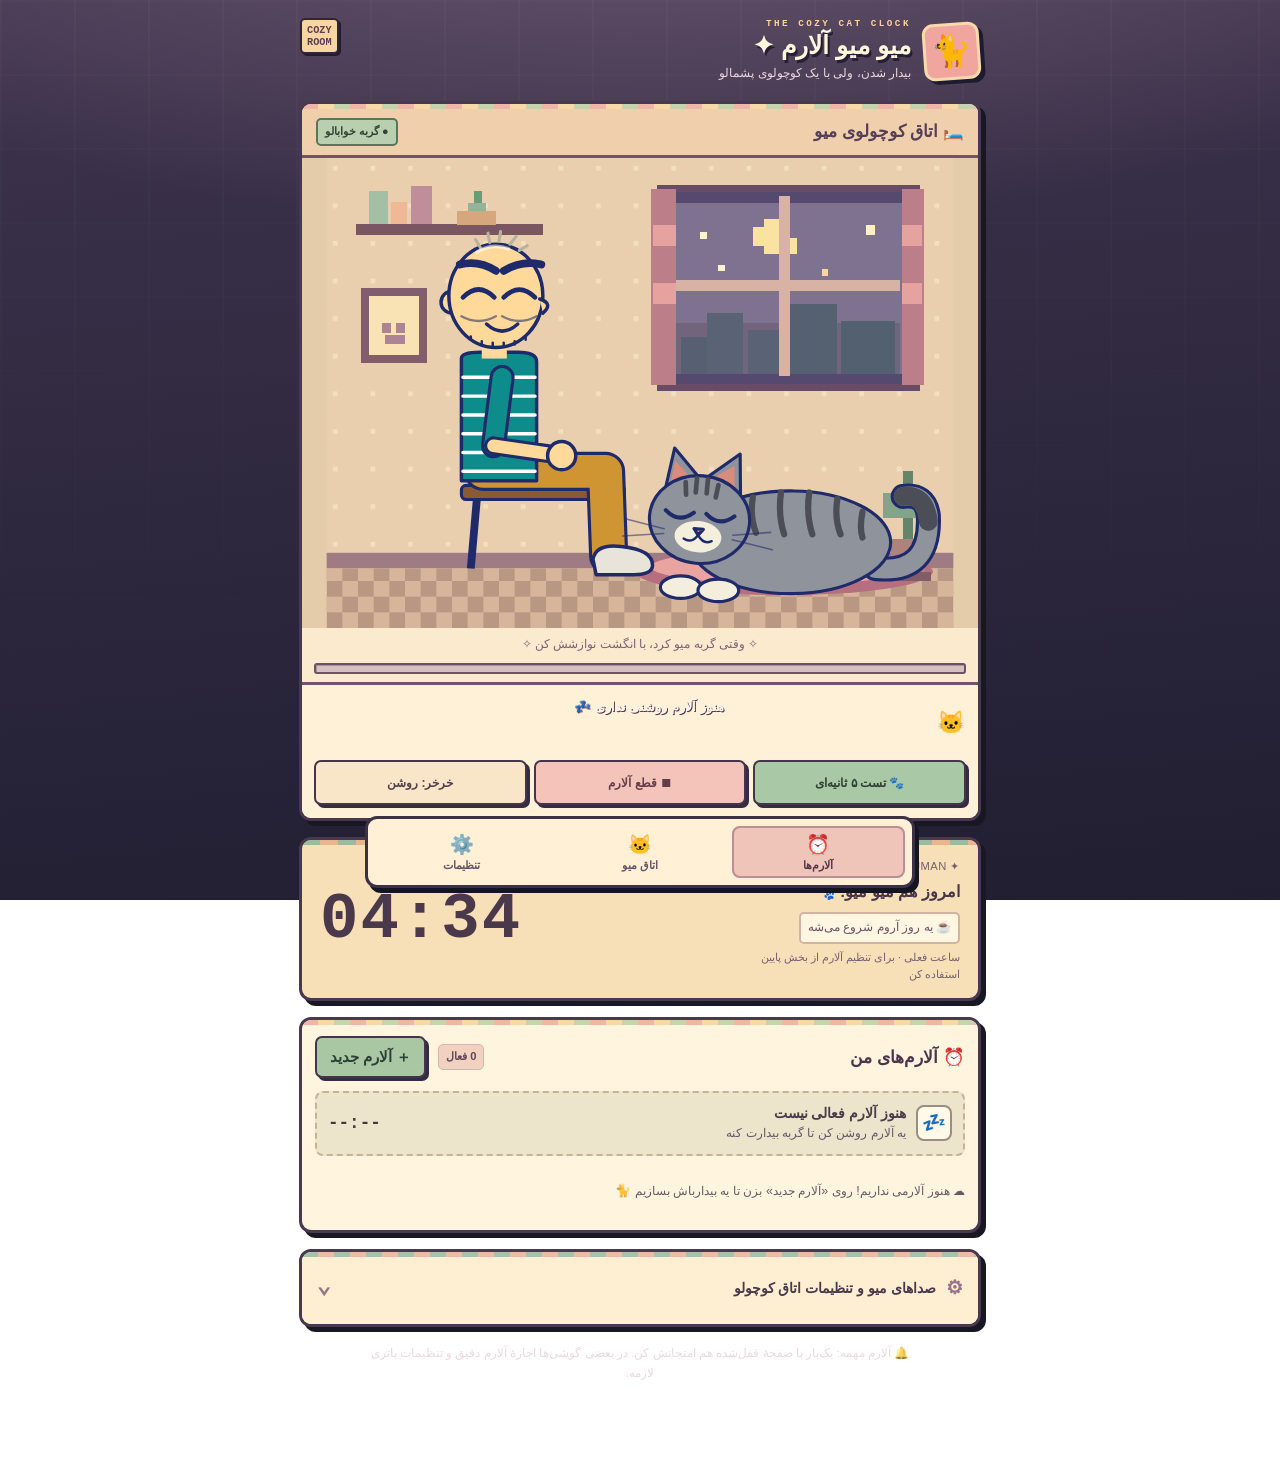
==== commit 8ba5a113: "Restore cozy MeowAlarm before Pixel Story" ====
--- a/app/src/main/assets/index.html
+++ b/app/src/main/assets/index.html
@@ -279,115 +279,9 @@
 @media(min-width:720px){body{max-width:710px}.clock{font-size:4rem}.scene-card svg{max-height:470px}}
 @media(prefers-reduced-motion:reduce){html{scroll-behavior:auto}.masthead h1{animation:none}.ring .scene-card{transition:none}}
 
-
-:root[data-room-mode='pixel'] body.ring{animation:none}
-/* Batch 6: interactive illustrated dollhouse. No change to Classic Mode styles. */
-:root[data-room-mode="pixel"] .quick-nav{display:none!important}
-.mode-switch{display:grid;grid-template-columns:1fr 1fr;gap:5px;background:#3d3452;padding:5px;border-radius:9px;margin:10px 11px;color:#fff}
-.mode-switch button{min-height:45px;background:#433850;color:#fcead4;border-color:#79617b;box-shadow:none;font-size:.83rem}
-.mode-switch button[aria-pressed="true"]{background:#ffda91;color:#433348;border-color:#fff0cc}
-:root[data-room-mode="pixel"] #classicRoom,:root[data-room-mode="pixel"] .scene-tip,:root[data-room-mode="pixel"] .meter,:root[data-room-mode="pixel"] .scene-controls{display:none}
-:root[data-room-mode="classic"] #pixelHouse{display:none!important}
-.story-house{overflow:hidden;background:#101d35;border-top:3px solid #57445d;padding:0;color:#ffeac9}
-.story-house[hidden],.story-house [hidden]{display:none!important}
-.story-art{position:relative;aspect-ratio:2/3;width:100%;overflow:hidden;background:#14253c url('pixel/house.webp') center / 100% 100% no-repeat;isolation:isolate;touch-action:pan-y}
-.story-art::after{content:"";position:absolute;inset:0;background:linear-gradient(0deg,#120f2633,transparent 20%,transparent 65%,#18182b22);pointer-events:none;z-index:12}
-.story-sky{position:absolute;z-index:1;left:18.6%;top:25.4%;width:25.2%;height:10.6%;overflow:hidden;background:linear-gradient(#142449,#46588b);box-shadow:inset 0 0 0 3px #2e2935;opacity:.94;transition:background 1.5s ease}
-.story-sky[data-dayphase="morning"]{background:linear-gradient(#8fd1ea,#ffca92 80%,#ffd9b1)}
-.story-sky[data-dayphase="afternoon"]{background:linear-gradient(#65bce4,#aedfee)}
-.story-sky[data-dayphase="sunset"]{background:linear-gradient(#66599c,#e8879d 55%,#f8b276)}
-.story-sky[data-dayphase="night"]{background:linear-gradient(#15274f,#4a4771)}
-.story-sun-moon{position:absolute;width:17%;aspect-ratio:1;top:9%;left:23%;border-radius:50%;background:#ffedb2;box-shadow:0 0 12px 5px #ffd59466}
-.story-sky[data-dayphase="night"] .story-sun-moon{background:#fff1ba;box-shadow:4px 0 0 #36456f,0 0 12px #fff4a477}
-.story-horizon{position:absolute;bottom:0;width:100%;height:40%;background:repeating-linear-gradient(90deg,#32445c 0 14%,#4b526a 14% 23%,#38465d 23% 29%);clip-path:polygon(0 25%,13% 25%,13% 0,28% 0,28% 28%,44% 28%,44% 5%,67% 5%,67% 35%,84% 35%,84% 12%,100% 12%,100% 100%,0 100%)}
-.story-sky[data-dayphase="afternoon"] .story-horizon,.story-sky[data-dayphase="morning"] .story-horizon{background:#6c9eb0}
-.story-sky[data-dayphase="sunset"] .story-horizon{background:#554c75}
-.story-sprite{position:absolute;image-rendering:pixelated;user-select:none;-webkit-user-drag:none;pointer-events:none;filter:drop-shadow(0 4px 2px #302332aa);z-index:6;object-fit:contain;transform:translate(-50%,-100%)}
-.story-human{width:16%;height:20%;left:28%;top:49.8%}
-.story-human.walking{animation:storyWalkBob .32s steps(2,end) infinite alternate}
-@keyframes storyWalkBob{to{transform:translate(-50%,calc(-100% - 3px))}}
-.story-cat{width:27%;height:16.5%;left:42%;top:75%;z-index:7}
-.story-cat.meowing{animation:storyWiggle .36s ease-in-out infinite alternate}
-.story-cat.asleep{animation:storyBreathe 2.9s ease-in-out infinite alternate}
-.story-smoke{position:absolute;left:33%;top:38%;z-index:8;opacity:.8;font-size:1.1rem;color:#fff4e1;text-shadow:0 0 5px #fff2e3;animation:smokePuff 2.4s linear infinite;pointer-events:none}
-@keyframes smokePuff{0%{transform:translateY(8px);opacity:0}45%{opacity:.8}100%{transform:translateY(-26px);opacity:0}}
-@keyframes storyBreathe{to{margin-top:2px}}
-@keyframes storyWiggle{to{margin-left:3px}}
-.story-pet-target{position:absolute;left:24%;top:63%;width:40%;height:14%;z-index:9;border:3px dashed transparent;border-radius:45%;touch-action:none;pointer-events:none}
-.story-house[data-stage="PET_READY"] .story-pet-target,.story-house[data-stage="PETTING"] .story-pet-target{pointer-events:auto;border-color:#ffe09e88;background:#ffdfa019}
-.story-touch-hint{display:none;position:absolute;top:-25px;left:50%;transform:translateX(-50%);background:#fff3d4;color:#493448;border:2px solid #533c4e;border-radius:7px;padding:2px 8px;font-size:11px;white-space:nowrap;box-shadow:2px 3px 0 #47374a}
-.story-house[data-stage="PET_READY"] .story-touch-hint,.story-house[data-stage="PETTING"] .story-touch-hint{display:block}
-.story-carry-bag{position:absolute;width:6%;height:9%;z-index:8;object-fit:contain;image-rendering:pixelated;transform:translate(-50%,-100%);pointer-events:none}
-.story-food-bag{position:absolute;width:11%;height:13%;object-fit:contain;image-rendering:pixelated;left:76%;top:74%;transform:translate(-50%,-90%);z-index:10;touch-action:none;user-select:none;-webkit-user-drag:none;filter:drop-shadow(2px 3px 0 #352538);cursor:grab}
-.story-food-bag:active{cursor:grabbing}
-.story-pour-target{position:absolute;left:55%;top:70.8%;width:19%;height:8%;z-index:5;border:3px dashed transparent;border-radius:50%;pointer-events:none}
-.story-house[data-stage="FEED_READY"] .story-pour-target,.story-house[data-stage="POURING"] .story-pour-target{border-color:#ffe082aa;background:#ffeb9760;animation:storyWiggle .8s ease infinite alternate}
-.story-particles{position:absolute;inset:0;pointer-events:none;z-index:11;overflow:hidden}
-.story-particles i{position:absolute;width:5px;height:6px;background:#bd7a39;border:1px solid #694527;animation:storyFall .55s ease-in forwards}
-@keyframes storyFall{to{transform:translateY(55px);opacity:0}}
-.story-stage-pill{position:absolute;top:3%;right:3%;background:#fff0d3e6;color:#49344b;border:2px solid #614859;box-shadow:2px 2px 0 #301e36;padding:4px 8px;font-size:.69rem;font-weight:bold;z-index:14}
-.story-status{display:flex;gap:8px;align-items:center;background:#253251;color:#f9e4cb;padding:10px 12px;border-top:4px solid #a3767c;font-size:.82rem;line-height:1.6;min-height:72px}
-.story-status strong{display:block;font-size:.93rem;color:#ffe4a1}
-.story-status .p-cat{font-size:1.7rem}
-.story-progress{display:flex;gap:8px;align-items:center;padding:9px 12px;background:#354563;font-size:.78rem;color:#fff0d4}
-.story-track{flex:1;height:14px;border:2px solid #d8bd9f;border-radius:7px;background:#20293f;overflow:hidden;min-width:70px}
-#storyProgressFill{height:100%;width:0;background:linear-gradient(90deg,#f7c58e,#9fceb2);transition:width .08s}
-.story-controls{display:flex;gap:7px;flex-wrap:wrap;background:#253251;padding:10px 12px}
-.story-controls button{flex:1;min-width:110px;min-height:46px;background:#f7d79d;color:#3c3045;font-size:.79rem}
-.story-controls button.danger{background:#e98a91;color:#381e35}
-.pixel-help{color:#fff0d3;background:#364462;padding:8px 11px;font-size:.72rem;text-align:center;line-height:1.7}
-@media(max-width:360px){.story-stage-pill{font-size:.58rem}.story-touch-hint{font-size:9px}.story-controls button{min-width:96px}}
-@media(prefers-reduced-motion:reduce){.story-sprite,.story-smoke,.story-particles i{animation:none!important;transition:none!important}}
-.profile-settings{border:2px solid #d5b3a5;border-radius:9px;background:#fff9e9;padding:12px;margin:13px 14px 8px;color:#514052}
-.profile-settings .row{justify-content:start}.profile-settings button{font-size:.8rem}.profile-settings h3{margin:0 0 6px}
-.profile-settings p{margin:4px 0 12px;color:#776476;font-size:.78rem}
-.diagnostic-panel{border:2px dashed #cbb4a9;border-radius:8px;padding:10px 12px;margin:12px 14px;background:#fff6e5;color:#534255;font-size:.79rem}
-.diagnostic-panel button{font-size:.78rem;margin-top:7px}
-.onboarding-overlay{position:fixed;inset:0;z-index:2500;overflow-y:auto;background:#1c2549;background-image:radial-gradient(circle at 12% 15%,#ffe59a55 0 2px,transparent 3px),radial-gradient(circle at 81% 23%,#ffe59a55 0 2px,transparent 3px),linear-gradient(#1e2b50,#493655);padding:calc(28px + env(safe-area-inset-top,0px)) 13px calc(30px + env(safe-area-inset-bottom,0px));display:flex;align-items:center;justify-content:center}
-.onboarding-card{width:min(100%,470px);background:#fff0d4;border:4px solid #51405a;box-shadow:7px 7px 0 #161c36;border-radius:15px;padding:17px 14px 21px;color:#473748}
-.onboarding-card h2{text-align:center;color:#483347;font-size:1.28rem;margin:10px 0 6px}
-.onboarding-card p{text-align:center;font-size:.85rem;color:#705b6c;margin:5px 0 12px}
-.ob-progress{text-align:center;font:900 .78rem monospace;color:#9c617e}
-.ob-topscene{display:flex;align-items:end;justify-content:space-around;min-height:130px;background:linear-gradient(#433c65,#9b7891 75%,#a77368 75%);border:3px solid #55405d;border-radius:8px;padding:9px;margin-bottom:12px}
-.ob-topscene img{max-height:115px;width:84px;object-fit:contain;image-rendering:pixelated}
-.ob-grid{display:grid;grid-template-columns:repeat(2,minmax(0,1fr));gap:11px;margin:14px 0}
-.ob-grid.cats{grid-template-columns:repeat(3,minmax(0,1fr));gap:8px}
-.ob-option{display:flex;flex-direction:column;align-items:center;justify-content:end;min-height:154px;background:#fff9e9;border:3px solid #c9afa5;border-radius:10px;box-shadow:3px 4px #dcc4aa;padding:7px 4px;color:#4f3a55}
-.ob-grid.cats .ob-option{min-height:120px}
-.ob-option[aria-pressed="true"]{background:#ffe2b7;border-color:#bb7285;box-shadow:0 0 0 3px #f9c98f,3px 4px #a77584}
-.ob-option img{width:90px;height:103px;object-fit:contain;image-rendering:pixelated}
-.ob-grid.cats .ob-option img{width:72px;height:77px}
-.ob-option strong{font-size:.85rem}
-.ob-next{width:100%;margin-top:10px;font-size:1rem;min-height:52px;background:#a7c99e;color:#304237}
-.ob-controls{display:flex;gap:10px;margin-top:11px}.ob-controls button{flex:1}
-.ob-cancel{background:#ffeacb;color:#54425a}
-@media(max-width:360px){.pixel-floor{height:205px}.pixel-catroom{height:220px}#pixelManTop{width:105px;height:132px}#pixelCat{width:112px;height:102px}.pixel-chair{right:12%;width:66px}.pixel-cat-bed{right:15%;width:95px}.ob-option{min-height:137px}.ob-grid.cats .ob-option{min-height:108px}.ob-grid.cats .ob-option img{width:60px;height:65px}}
-@media(prefers-reduced-motion:reduce){.pixel-sprite{animation:none!important;transition:none}}
-
 </style>
 </head>
 <body>
-<div id="onboarding" class="onboarding-overlay" role="dialog" aria-modal="true" aria-label="انتخاب شخصیت و گربه" hidden>
- <div class="onboarding-card">
-  <div class="ob-progress" id="obProgress">۱ از ۲</div>
-  <div class="ob-topscene"><img id="obPreviewAvatar" alt="شخصیت انتخاب‌شده" src="pixel/human_male_relax.png"><span style="font-size:2.3rem">🏠</span><img id="obPreviewCat" alt="گربه انتخاب‌شده" src="pixel/cat_tabby_awake.png"></div>
-  <section id="chooseCharacter"><h2>✨ شخصیتت رو انتخاب کن</h2><p>قهرمان داستان میو کی باشه؟ بعداً می‌تونی عوضش کنی.</p>
-   <div class="ob-grid"><button type="button" class="ob-option" data-avatar="male" aria-pressed="true"><img src="pixel/human_male_relax.png" alt="شخصیت مرد"><strong>👨 مرد</strong></button><button type="button" class="ob-option" data-avatar="female" aria-pressed="false"><img src="pixel/human_female_relax.png" alt="شخصیت زن"><strong>👩 زن</strong></button></div>
-  </section>
-  <section id="chooseCat" hidden><h2>🐾 گربه‌ات رو انتخاب کن</h2><p>کدوم میو قراره هر روز بیدارت کنه؟</p>
-   <div class="ob-grid cats">
-    <button type="button" class="ob-option" data-cat="tabby" aria-pressed="true"><img src="pixel/cat_tabby_awake.png" alt="گربه راه‌راه"><strong>راه‌راه</strong></button>
-    <button type="button" class="ob-option" data-cat="orange" aria-pressed="false"><img src="pixel/cat_orange_awake.png" alt="گربه نارنجی"><strong>نارنجی</strong></button>
-    <button type="button" class="ob-option" data-cat="black" aria-pressed="false"><img src="pixel/cat_black_awake.png" alt="گربه مشکی"><strong>مشکی</strong></button>
-    <button type="button" class="ob-option" data-cat="white" aria-pressed="false"><img src="pixel/cat_white_awake.png" alt="گربه سفید"><strong>سفید</strong></button>
-    <button type="button" class="ob-option" data-cat="calico" aria-pressed="false"><img src="pixel/cat_calico_awake.png" alt="گربه سه‌رنگ"><strong>سه‌رنگ</strong></button>
-   </div>
-  </section>
-  <div class="ob-controls"><button type="button" class="ob-cancel" id="obBack" hidden>↩ قبلی</button><button type="button" id="obCancel" class="ob-cancel" hidden>انصراف</button></div>
-  <button class="ob-next" type="button" id="obNext">بعدی ←</button>
- </div>
-</div>
-
 <header class="masthead" id="top">
   <div class="brand-avatar" aria-hidden="true">🐈</div>
   <div class="brand-copy"><div class="smallcaps">THE COZY CAT CLOCK</div><h1>میو میو آلارم ✦</h1><p>بیدار شدن، ولی با یک کوچولوی پشمالو</p></div>
@@ -395,36 +289,7 @@
 </header>
 <section class="card scene-card" id="roomSection" aria-label="اتاق میو و بازی تعاملی">
   <div class="scene-head"><h2>🛏️ اتاق کوچولوی میو</h2><span id="roomMood" class="scene-tag">● گربه خوابالو</span></div>
-  <div class="mode-switch" role="group" aria-label="انتخاب نمای اتاق"><button type="button" id="classicMode" aria-pressed="true">☕ اتاق کلاسیک</button><button type="button" id="pixelMode" aria-pressed="false">🏠 داستان پیکسلی</button></div>
-  <div class="pixel-house story-house" id="pixelHouse" data-stage="IDLE" hidden>
-    <div class="story-art" id="storyArt" aria-label="خانه دو طبقه، اتاق آدم‌ها، راه‌پله و اتاق گربه">
-      <div class="story-sky" id="storySky" data-dayphase="night" aria-label="پنجره بر اساس ساعت گوشی">
-        <span class="story-sun-moon" id="storySunMoon"></span><span class="story-horizon"></span>
-      </div>
-      <img class="story-sprite story-human" id="storyHuman" src="pixel/human_male_idle.png" alt="شخصیت انتخابی" draggable="false">
-      <img class="story-sprite story-cat" id="storyCat" src="pixel/cat_tabby_sleep.png" alt="گربه انتخابی" draggable="false">
-      <div class="story-smoke" id="storySmoke" aria-hidden="true">〰</div>
-      <div class="story-pet-target" id="storyPetZone" role="button" tabindex="0" aria-label="گربه را با انگشت نوازش کن" aria-disabled="true">
-        <span class="story-touch-hint" id="storyTouchHint">↔ نوازش کن 💗</span>
-      </div>
-      <img class="story-carry-bag" id="storyCarryBag" src="pixel/food_bag.png" alt="شخصیت پاکت غذا را حمل می‌کند" draggable="false" hidden>
-      <img class="story-food-bag" id="storyBag" src="pixel/food_bag.png" alt="پاکت غذای گربه را تا کاسه بکش" draggable="false" hidden>
-      <div class="story-pour-target" id="storyBowlTarget" aria-hidden="true"></div>
-      <div class="story-particles" id="storyParticles" aria-hidden="true"></div>
-      <div class="story-stage-pill" id="storyStagePill">☾ همه‌چی آرومه</div>
-    </div>
-    <div class="pixel-status story-status" aria-live="polite"><span class="p-cat">🐈</span><div><strong id="pixelStageTitle">گربه خوابه و آدم‌ها در حال استراحتن</strong><span id="pixelStageDetail">وقتی آلارم شروع بشه، داستان زنده می‌شه.</span></div></div>
-    <div class="story-progress" id="storyProgressWrap" hidden><span id="storyProgressLabel">پیشرفت</span><div class="story-track"><div id="storyProgressFill"></div></div><span id="storyProgressNumber">۰٪</span></div>
-    <div id="pixelControls" class="pixel-controls story-controls">
-      <button type="button" id="storyTest">🐾 تست ۵ ثانیه‌ای</button>
-      <button type="button" id="storySnooze" hidden>💤 اسنوز معمولی</button>
-      <button type="button" id="storyHoldPet" hidden>💗 نگه‌دار برای نوازش</button>
-      <button type="button" id="storyHoldPour" hidden>🥣 نگه‌دار برای ریختن غذا</button>
-      <button type="button" class="danger" id="storyStop" hidden>⏹ قطع کامل آلارم</button>
-    </div>
-    <div class="pixel-help" id="storyHelp">☁ آدم‌ها روی مبل چرت می‌زنن؛ میو هم پایین خوابیده.</div>
-  </div>
-  <div class="scene" id="classicRoom">
+  <div class="scene">
 <svg id="s" viewBox="0 0 400 300" role="img" aria-label="گربه در اتاق گرم و دنج کنار مرد نشسته و می‌توانی نوازشش کنی">
   <defs>
     <pattern id="floorTile" width="20" height="20" patternUnits="userSpaceOnUse"><rect width="20" height="20" fill="#b89883"/><rect width="10" height="10" fill="#d7b59a"/><rect x="10" y="10" width="10" height="10" fill="#d7b59a"/></pattern>
@@ -467,7 +332,7 @@
     <path d="M100 200 H178 L180 254" fill="none" stroke-width="25"/>
     <path d="M100 200 H178 L180 254" fill="none" stroke="#cf9532" stroke-width="21"/>
     <path d="M170 256 Q172 246 188 248 Q208 250 208 260 Q208 266 196 266 H172Z" fill="#e8e4da"/>
-    <path d="M86 128 Q86 124 98 124 H122 Q134 124 134 130 V206 H86Z" id="femaleShirt" fill="#0e8c8c"/>
+    <path d="M86 128 Q86 124 98 124 H122 Q134 124 134 130 V206 H86Z" fill="#0e8c8c"/>
     <g stroke="#fff" stroke-width="2.2"><path d="M87 140H133M87 152H133M87 164H133M87 176H133M87 188H133M87 200H133"/></g>
     <rect x="99" y="112" width="16" height="16" fill="#ffd99a" stroke="none"/>
     <circle cx="80" cy="92" r="7" fill="#ffd99a"/>
@@ -476,7 +341,7 @@
     <path d="M98 57l-3-5M104 54l-1-6M110 53l1-6M117 55l4-5M123 59l5-3" fill="none" stroke="#b8b2a0" stroke-width="2"/><path d="M96 60Q106 54 116 58" fill="none" stroke="#fff" stroke-width="2.4" opacity=".55"/>
     <g id="mEyesOpen"><circle cx="97" cy="87" r="11" fill="#fff"/><circle cx="123" cy="87" r="11" fill="#fff"/><circle id="pl" cx="97" cy="87" r="3.6" fill="#1f2a6b" stroke="none"/><circle id="pr" cx="123" cy="87" r="3.6" fill="#1f2a6b" stroke="none"/><path id="ll" fill="#ffd99a"/><path id="lr" fill="#ffd99a"/></g><path d="M86 101Q97 107 108 101M112 101Q123 107 134 101" fill="none" stroke-width="1.6" opacity=".55"/>
     <g id="mEyesHappy" style="display:none" fill="none" stroke-width="3"><path d="M87 89Q97 79 107 89"/><path d="M113 89Q123 79 133 89"/></g>
-    <path d="M85 68Q97 65 108 72M113 72Q125 65 137 68" fill="none" stroke-width="5"/><g id="femaleHair" style="display:none" fill="#714352" stroke="#56324a" stroke-width="2"><path d="M78 76Q73 56 94 47Q116 39 134 54Q145 68 140 105L132 120L129 89Q136 74 129 65Q108 52 89 66L89 112L79 119Z"/><path d="M119 50Q142 46 143 64L152 75L145 81L139 68Z" fill="#a96480"/></g>
+    <path d="M85 68Q97 65 108 72M113 72Q125 65 137 68" fill="none" stroke-width="5"/>
     <path id="mouthN" d="M104 110q8-3 16 0" fill="none"/><ellipse id="mouthO" cx="118" cy="109" rx="4" ry="3.2" fill="#7a2a2a" style="display:none"/>
     <path id="mouthH" d="M102 106q10 9 20 0" fill="none" style="display:none"/>
     <path d="M92 114v2M99 117v2M106 118v2M113 118v2M120 117v2M127 114v2" stroke-width="1.6"/>
@@ -522,9 +387,7 @@
 <p class="scene-tip">✧ وقتی گربه میو کرد، با انگشت نوازشش کن ✧</p>
 <div class="meter" aria-hidden="true"><div id="bar"></div></div>
 <div class="scene-status"><span class="scene-face" aria-hidden="true">🐱</span><p id="msg" aria-live="polite"></p></div>
-<div class="scene-controls"><button id="test">🐾 تست ۵ ثانیه‌ای</button><button id="stopAlarm" class="secondary">⏹ قطع آلارم</button><button id="snd" class="secondary">خرخر: روشن</button></div><div id="pixelControls" class="pixel-controls">
-<button type="button" id="pixelPet" hidden>💗 برو نازش کن</button><button type="button" id="pixelFeed" hidden>🥣 به میو غذا بده</button><button type="button" id="pixelSnooze" hidden>💤 اسنوز</button><button type="button" id="pixelDismiss" class="danger" hidden>⏹ خاموش کامل</button><button type="button" id="pixelTest">🐾 تست ۵ ثانیه‌ای</button>
-</div>
+<div class="scene-controls"><button id="test">🐾 تست ۵ ثانیه‌ای</button><button id="stopAlarm" class="secondary">⏹ قطع آلارم</button><button id="snd" class="secondary">خرخر: روشن</button></div>
 </section>
 <section class="card now-card" aria-label="ساعت فعلی">
   <div><div class="eyebrow">✦ GOOD MORNING, HUMAN</div><h2 class="now-title">امروز هم میو میو! 🐾</h2><span class="now-chip">☕ یه روز آروم شروع می‌شه</span><p class="clockHint" id="clockHint">ساعت فعلی · برای تنظیم آلارم از بخش پایین استفاده کن</p></div>
@@ -566,8 +429,6 @@
     <p id="soundStatus" class="status-text" role="status"></p>
     <div class="row"><button id="importSound" class="secondary">＋ انتخاب فایل صوتی</button><span id="customStatus" class="status-text" role="status"></span></div>
     <p class="hintText">فایل باید روی گوشی قابل پخش باشد (مثل MP3، WAV، M4A). فایلِ معتبر در حافظهٔ برنامه ذخیره می‌شود و آلارم بدون اینترنت کار می‌کند.</p></div>
-  <div class="profile-settings"><h3>🏠 شخصیت و گربهٔ من</h3><p id="profileDescription">شخصیت و گربه‌ات رو انتخاب کن.</p><div class="row"><button id="editAvatar" class="secondary" type="button">🧑 تغییر شخصیت</button><button id="editCat" class="secondary" type="button">🐈 تغییر گربه</button></div></div>
-<div class="diagnostic-panel"><strong>📱 راهنمای گوشی‌های شیائومی / مجوز آلارم</strong><p>برای اندروید ۱۲: مجوز آلارم دقیق، اعلان‌ها، Autostart و باتری «بدون محدودیت» را بررسی کن. این‌ها جای گزارش کرش را نمی‌گیرند.</p><div>آخرین مرحلهٔ آلارم: <code id="alarmDiagnostic">—</code></div><button class="secondary" type="button" id="refreshDiagnostic">🔎 بررسی وضعیت</button><button class="secondary" type="button" id="openPhoneSettings">⚙ تنظیمات برنامه</button></div>
   <h3>⏳ زمان‌بندی داستان</h3>
   <div class="row"><button class="secondary" data-preset="quick">سریع</button><button class="secondary" data-preset="classic">کلاسیک</button><button class="secondary" data-preset="relaxed">آروم</button></div>
   <div class="timing">
@@ -652,17 +513,17 @@
 function lid(id,x,y){const w=Math.sqrt(121-(y-87)**2);$(id).setAttribute('d',`M${x-w} ${y}A11 11 0 ${y>87?1:0} 1 ${x+w} ${y}Z`)}
 function frame(ts){const t=ts/1000,dt=Math.min(.05,t-(last??t));last=t;
   const petting=t-lastPet<.35;
-  if(mode==='ringing'&&!(profile.roomMode==='pixel'&&story.active)){lvl=petting?Math.min(100,lvl+dt*100/timings.petSec):Math.max(0,lvl-6*dt)}
-  if(mode==='ringing'&&!(profile.roomMode==='pixel'&&story.active)&&lvl>=100){mode='snooze';sleep=true;ph=null;snoozeEnd=Date.now()+timings.snoozeSec*1000;sleepAt=t;smoked=false;food=0;fill=0;if(NATIVE){Android.silence();Android.ringIn(timings.snoozeSec)}}
+  if(mode==='ringing'){lvl=petting?Math.min(100,lvl+dt*100/timings.petSec):Math.max(0,lvl-6*dt)}
+  if(mode==='ringing'&&lvl>=100){mode='snooze';sleep=true;ph=null;snoozeEnd=Date.now()+timings.snoozeSec*1000;sleepAt=t;smoked=false;food=0;fill=0;if(NATIVE){Android.silence();Android.ringIn(timings.snoozeSec)}}
   if(mode==='snooze'&&!smoked&&food!==1&&t-sleepAt>=timings.smokeDelaySec){smoked=true;ph={t0:t}}
   if(mode==='snooze'&&food===0&&t-sleepAt>=timings.foodDelaySec){food=1;fill=0;ph=null}
-  if(!NATIVE&&mode==='snooze'&&Date.now()>=snoozeEnd&&!(profile.roomMode==='pixel'&&story.active)){mode='ringing';sleep=false;lvl=0;ph=null;food=0;fill=0;ringStart=t;nextMeow=t+.4}
-  if(mode==='fed'&&t-fedAt>4&&!(profile.roomMode==='pixel'&&story.active)){mode='idle';sleep=true;lvl=100}
+  if(!NATIVE&&mode==='snooze'&&Date.now()>=snoozeEnd){mode='ringing';sleep=false;lvl=0;ph=null;food=0;fill=0;ringStart=t;nextMeow=t+.4}
+  if(mode==='fed'&&t-fedAt>4){mode='idle';sleep=true;lvl=100}
   let pt=ph?(t-ph.t0)*8/timings.smokeDurationSec:-1;
   if(ph){
     if(pt>=8){ph=null;state=-1;pt=-1}
   }
-  curPt=pt;const s=sleep?2:lvl>=22?1:0;if(s!==state)setState(s);updUI(pt);updatePixelScene();
+  curPt=pt;const s=sleep?2:lvl>=22?1:0;if(s!==state)setState(s);updUI(pt);
   
   // hand
   let tg=ph?(pt>.6&&pt<6.6?MOUTH:REST):(P||REST);tg={x:tg.x,y:tg.y};
@@ -681,7 +542,7 @@
     e.style.setProperty('--fy',(276-ky)+'px');e.style.setProperty('--fx',(192+Math.random()*16-kx)+'px');fill=Math.min(100,fill+dt*100/timings.feedSec)}
   const kb=$('kib');kb.style.display=fill>0?'':'none';kb.setAttribute('rx',4+17*fill/100);kb.setAttribute('ry',1+8*fill/100);
   $('bowl').style.display=food===1||mode==='fed'||(done&&mode==='idle')?'':'none';
-  if(fill>=100&&mode==='snooze'&&!(profile.roomMode==='pixel'&&story.active)){mode='fed';food=0;fedAt=t;done=true;sleep=false;lvl=45;ph=null;feedSound();if(NATIVE)Android.dismiss()}
+  if(fill>=100&&mode==='snooze'){mode='fed';food=0;fedAt=t;done=true;sleep=false;lvl=45;ph=null;feedSound();if(NATIVE)Android.dismiss()}
   // cigarette
   mb+=((ph&&pt>.6&&pt<6.6?1:0)-mb)*Math.min(1,dt*5);
   const ang=-35*(1-mb);
@@ -740,285 +601,6 @@
 let focusId=alarmList[0]?.id||100;
 let defaultSound=NATIVE?Android.getDefaultSound():(browserLoad('meow-default-sound')||'real');
 if(!['real','cute','custom'].includes(defaultSound))defaultSound='real';
-
-// Profile is global and kept separate from alarms; no alarm is rescheduled here.
-const PROFILE_DEFAULT={avatar:'male',cat:'tabby',roomMode:'classic',onboardingComplete:false};
-const cats={tabby:'راه‌راه',orange:'نارنجی',black:'مشکی',white:'سفید',calico:'سه‌رنگ'};
-const profileCanUseNative=NATIVE&&typeof Android.getProfile==='function'&&typeof Android.setProfile==='function';
-function readProfile(){const p=readJSON(profileCanUseNative?Android.getProfile():browserLoad('meow-profile')||'{}',{});
-  return {avatar:['male','female'].includes(p.avatar)?p.avatar:'male',cat:Object.prototype.hasOwnProperty.call(cats,p.cat)?p.cat:'tabby',roomMode:['pixel','classic'].includes(p.roomMode)?p.roomMode:'classic',onboardingComplete:!!p.onboardingComplete};}
-let profile=readProfile(),obDraft={...profile},obStep=1,obEditing=false;
-function profileSave(){const raw=JSON.stringify(profile);let ok=true;
-  if(profileCanUseNative)ok=Android.setProfile(raw);
-  else browserSave('meow-profile',raw);
-  return ok;
-}
-function updateProfileUI(){
-  const room=profile.roomMode;
-  document.documentElement.dataset.roomMode=room;
-  $('pixelHouse').hidden=room!=='pixel';
-  $('classicMode').setAttribute('aria-pressed',String(room==='classic'));
-  $('pixelMode').setAttribute('aria-pressed',String(room==='pixel'));
-  const avatar='pixel/human_'+profile.avatar+'_relax.png',cat='pixel/cat_'+profile.cat+'_awake.png';
-  if(window.story)window.story.setProfile(profile);
-  $('storyCat').alt='گربه '+cats[profile.cat];
-  $('profileDescription').textContent='شخصیت '+(profile.avatar==='female'?'زن':'مرد')+' · گربه '+cats[profile.cat]+' · '+(room==='pixel'?'خانهٔ پیکسلی':'اتاق کلاسیک');
-  // Classic SVG palette follows cat choice; female gains distinctive longer hair.
-  document.documentElement.dataset.avatar=profile.avatar;
-  document.documentElement.dataset.cat=profile.cat;
-  const colors={tabby:['#8f939b','#4b4e57'],orange:['#dca05d','#a46738'],black:['#53515f','#34323e'],white:['#f8f2e9','#c1aeb7'],calico:['#e6c5a3','#9f654c']};
-  const [fur,stripes]=colors[profile.cat];
-  document.querySelectorAll('#catBody > ellipse:first-child,#catHead > ellipse:first-of-type').forEach(el=>el.setAttribute('fill',fur));
-  document.querySelectorAll('#catBody > g path,#catHead > path[stroke-width="3"]').forEach(el=>el.setAttribute('stroke',stripes));
-  if($('catVariantTail'))$('catVariantTail').setAttribute('stroke',fur);
-  if($('femaleHair'))$('femaleHair').style.display=profile.avatar==='female'?'':'none';
-  if($('femaleShirt'))$('femaleShirt').setAttribute('fill',profile.avatar==='female'?'#ce8eaa':'#0e8c8c');
-}
-function setRoom(room){if(!['classic','pixel'].includes(room))return;profile.roomMode=room;profileSave();updateProfileUI();if(room==='pixel'&&mode==='ringing'&&!story.active)story.start()}
-$('classicMode').onclick=()=>setRoom('classic');$('pixelMode').onclick=()=>setRoom('pixel');
-function updateOnboardingPreview(){
-  $('obPreviewAvatar').src='pixel/human_'+obDraft.avatar+'_relax.png';$('obPreviewCat').src='pixel/cat_'+obDraft.cat+'_awake.png';
-  document.querySelectorAll('[data-avatar]').forEach(b=>b.setAttribute('aria-pressed',String(b.dataset.avatar===obDraft.avatar)));
-  document.querySelectorAll('[data-cat]').forEach(b=>b.setAttribute('aria-pressed',String(b.dataset.cat===obDraft.cat)));
-  $('chooseCharacter').hidden=obStep!==1;$('chooseCat').hidden=obStep!==2;
-  $('obProgress').textContent=obStep+' از ۲';$('obBack').hidden=obStep===1;$('obCancel').hidden=!obEditing;
-  $('obNext').textContent=obStep===1?'بعدی ←':'بریم توی خونه! 🐾';
-}
-function showOnboarding(step=1,editing=true){
-  if(mode==='ringing'||(NATIVE&&typeof Android.isRinging==='function'&&Android.isRinging()))return;
-  obDraft={...profile};obStep=step;obEditing=editing;
-  updateOnboardingPreview();$('onboarding').hidden=false;
-}
-function finishOnboarding(){
-  profile={...obDraft,onboardingComplete:true};
-  if(!profileSave()){$('obProgress').textContent='ذخیره نشد؛ دوباره امتحان کن';return;}
-  $('onboarding').hidden=true;updateProfileUI();
-}
-$('obNext').onclick=()=>{if(obStep===1){obStep=2;updateOnboardingPreview()}else finishOnboarding()};
-$('obBack').onclick=()=>{obStep=1;updateOnboardingPreview()};
-$('obCancel').onclick=()=>{$('onboarding').hidden=true};
-document.querySelectorAll('[data-avatar]').forEach(b=>b.onclick=()=>{obDraft.avatar=b.dataset.avatar;updateOnboardingPreview()});
-document.querySelectorAll('[data-cat]').forEach(b=>b.onclick=()=>{obDraft.cat=b.dataset.cat;updateOnboardingPreview()});
-$('editAvatar').onclick=()=>showOnboarding(1,true);$('editCat').onclick=()=>showOnboarding(2,true);
-function refreshAlarmDiagnostics(){
- $('alarmDiagnostic').textContent=NATIVE&&typeof Android.getLastAlarmStage==='function'?Android.getLastAlarmStage():'Browser preview / no Android alarm';
-}
-$('refreshDiagnostic').onclick=refreshAlarmDiagnostics;
-$('openPhoneSettings').onclick=()=>{if(NATIVE&&typeof Android.openAppSettings==='function')Android.openAppSettings();else $('alarmDiagnostic').textContent='این گزینه در APK کار می‌کند'};
-
-/* Batch 6 — real gesture-driven Pixel Story. Classic SVG and native Android alarm stay independent. */
-class PixelStory {
-  constructor(){
-    this.stage='IDLE';this.active=false;this.nativeRinging=false;this.snoozeScheduled=false;this.dismissed=false;
-    this.human={x:28,y:49.8};this.path=[];this.pathArrival=null;this.pose='idle';this.catPose='sleep';
-    this.petProgress=0;this.pourProgress=0;this.petPointer=null;this.bagPointer=null;this.holdPet=false;this.holdPour=false;
-    this.bag={x:76,y:74};this.lastTick=performance.now();this.stageSince=Date.now();this.snoozedAt=0;this.clockMinute=null;
-    this.humanEl=$('storyHuman');this.catEl=$('storyCat');this.bagEl=$('storyBag');this.carryEl=$('storyCarryBag');this.art=$('storyArt');
-    this.bind();this.setProfile(profile);this.updateWindow(true);this.render();
-  }
-  setProfile(p){
-    this.avatar=p.avatar==='female'?'female':'male';this.cat=['tabby','orange','black','white','calico'].includes(p.cat)?p.cat:'tabby';
-    this.setHumanPose(this.pose);this.setCatPose(this.catPose);
-  }
-  setHumanPose(pose){
-    this.pose=pose;
-    this.humanEl.src='pixel/human_'+this.avatar+'_'+pose+'.png';
-    this.humanEl.alt=(this.avatar==='female'?'زن':'مرد')+' در خانه';this.humanEl.classList.toggle('walking',pose==='walk');
-  }
-  setCatPose(pose){
-    this.catPose=pose;this.catEl.src='pixel/cat_'+this.cat+'_'+pose+'.png';
-    this.catEl.classList.toggle('asleep',pose==='sleep');this.catEl.classList.toggle('meowing',pose==='meow');
-  }
-  static phase(hour){return hour>=5&&hour<11?'morning':hour>=11&&hour<17?'afternoon':hour>=17&&hour<20?'sunset':'night'}
-  updateWindow(force=false){
-    const d=new Date(),minute=d.getHours()*60+d.getMinutes();if(!force&&minute===this.clockMinute)return;
-    this.clockMinute=minute;const phase=PixelStory.phase(d.getHours());$('storySky').dataset.dayphase=phase;
-    $('storySky').setAttribute('aria-label','هوای '+({morning:'صبح',afternoon:'روز',sunset:'غروب',night:'شب'}[phase])+' مطابق ساعت گوشی');
-  }
-  transition(stage){this.stage=stage;this.stageSince=Date.now();this.render()}
-  start(){
-    if(this.active&&this.stage!=='COMPLETED'&&this.stage!=='IDLE'){
-      this.nativeRinging=true;
-      // Snooze may ring again while the character is searching for food. Keep the quest intact.
-      if(['SNOOZED','WALK_TO_CLOSET','SEARCH_FOOD','CARRY_FOOD','FEED_READY','POURING'].includes(this.stage)){
-        this.setCatPose('meow');this.render();return;
-      }
-      return;
-    }
-    this.active=true;this.nativeRinging=true;this.snoozeScheduled=false;this.dismissed=false;
-    this.petProgress=0;this.pourProgress=0;this.petPointer=null;this.bagPointer=null;this.holdPet=this.holdPour=false;
-    this.human={x:28,y:49.8};this.path=[];this.bag={x:76,y:74};this.placeBag();this.bagEl.hidden=true;
-    lastPet=-999;mode='ringing';sleep=false;lvl=0;
-    this.setHumanPose('idle');this.setCatPose('meow');this.transition('ALARM_REACT');
-  }
-  reset(){
-    this.active=false;this.nativeRinging=false;this.petPointer=null;this.bagPointer=null;this.holdPet=this.holdPour=false;
-    this.human={x:28,y:49.8};this.path=[];this.bag={x:76,y:74};this.placeBag();this.bagEl.hidden=true;
-    this.setHumanPose('idle');this.setCatPose('sleep');this.transition('IDLE');
-  }
-  route(points,arrival){
-    this.path=points.map(p=>({x:p[0],y:p[1]}));this.pathArrival=arrival;
-    this.setHumanPose('walk');
-  }
-  reach(){
-    const arrival=this.pathArrival;this.pathArrival=null;
-    if(arrival==='cat'){this.setHumanPose('pet');this.transition('PET_READY')}
-    else if(arrival==='closet'){this.transition('SEARCH_FOOD')}
-    else if(arrival==='bowl'){this.setHumanPose('carry');this.bag={x:76,y:74};this.placeBag();this.bagEl.hidden=false;this.transition('FEED_READY')}
-    else if(arrival==='sofa'){this.setHumanPose('relax');this.transition('COMPLETED')}
-  }
-  tick(){
-    const now=performance.now(),dt=Math.min((now-this.lastTick)/1000,.10);this.lastTick=now;
-    this.updateWindow();
-    if(!this.active){this.placeHuman();return}
-    if(this.stage==='ALARM_REACT'&&Date.now()-this.stageSince>700){
-      this.transition('WALK_TO_CAT');this.route([[62,49.8],[76,50.2],[80,55],[84,60],[86,65],[84,69],[79,76],[49,75.5]],'cat');
-    }
-    if(this.path.length){
-      let travel=dt*34;
-      while(travel>0&&this.path.length){
-        const p=this.path[0],dx=p.x-this.human.x,dy=p.y-this.human.y,dist=Math.hypot(dx,dy);
-        if(dist<=travel){this.human={...p};this.path.shift();travel-=dist}
-        else{this.human.x+=dx/dist*travel;this.human.y+=dy/dist*travel;travel=0}
-      }
-      if(!this.path.length)this.reach();
-    }
-    if(this.stage==='SNOOZED'&&Date.now()-this.stageSince>700){
-      this.transition('WALK_TO_CLOSET');this.route(this.human.y<60?[[68,49.8]]:[[79,76],[84,69],[86,64],[84,60],[80,55],[76,50.2],[68,49.8]],'closet');
-    }
-    if(this.stage==='SEARCH_FOOD'){
-      const searchElapsed=Date.now()-this.snoozedAt;
-      if(searchElapsed>=Math.max(1,timings.foodDelaySec)*1000&&Date.now()-this.stageSince>=800){
-        this.transition('CARRY_FOOD');this.route([[76,50.2],[80,55],[84,60],[86,65],[84,69],[79,76],[68,75.5]],'bowl');
-        this.setHumanPose('carry');
-      }
-    }
-    if(this.petPointer!==null&&this.holdPet&&['PET_READY','PETTING'].includes(this.stage))this.gainPet(dt*timings.petSec*0+dt*72);
-    if((this.bagPointer!==null&&this.isBagOverBowl())||this.holdPour){
-      if(['FEED_READY','POURING'].includes(this.stage)){
-        if(this.stage!=='POURING')this.transition('POURING');
-        this.pourProgress+=dt*1000;
-        if(Math.random()<dt*22)this.kibble();
-        if(this.pourProgress>=Math.max(1,timings.feedSec)*1000)this.completeFeeding();
-        else this.renderProgress();
-      }
-    }else if(this.stage==='POURING')this.transition('FEED_READY');
-    if(this.stage==='EATING'&&Date.now()-this.stageSince>=1700){
-      this.transition('RETURN_TO_SOFA');this.route([[79,76],[84,69],[86,64],[84,60],[80,55],[76,50.2],[28,49.8]],'sofa');
-    }
-    this.placeHuman();
-  }
-  placeHuman(){this.humanEl.style.left=this.human.x+'%';this.humanEl.style.top=this.human.y+'%';this.carryEl.style.left=(this.human.x+5)+'%';this.carryEl.style.top=(this.human.y-3)+'%'}
-  placeBag(){this.bagEl.style.left=this.bag.x+'%';this.bagEl.style.top=this.bag.y+'%'}
-  gainPet(px){
-    if(!['PET_READY','PETTING'].includes(this.stage))return;
-    if(px<1)return;
-    if(this.stage==='PET_READY')this.transition('PETTING');
-    this.petProgress+=Math.min(px,40);
-    if(this.petProgress>=Math.max(1,timings.petSec)*65){this.startSnooze()}
-    else this.renderProgress();
-  }
-  startSnooze(){
-    if(this.snoozeScheduled)return;
-    this.snoozeScheduled=true;this.nativeRinging=false;
-    mode='snooze';sleep=true;ph=null;snoozeEnd=Date.now()+timings.snoozeSec*1000;
-    sleepAt=performance.now()/1000;smoked=false;food=0;fill=0;
-    this.snoozedAt=Date.now();this.petPointer=null;this.holdPet=false;this.path=[];this.pathArrival=null;
-    if(NATIVE){Android.silence();Android.ringIn(timings.snoozeSec)}
-    this.setCatPose('sleep');this.transition('SNOOZED');
-  }
-  completeFeeding(){
-    if(this.dismissed)return;
-    this.dismissed=true;this.nativeRinging=false;this.bagPointer=null;this.holdPour=false;
-    this.bagEl.hidden=true;mode='fed';fedAt=performance.now()/1000;done=true;sleep=false;lvl=45;ph=null;
-    if(NATIVE)Android.dismiss();feedSound();this.setCatPose('eat');this.transition('EATING');
-  }
-  emergencyStop(){
-    if(NATIVE)Android.dismiss();
-    mode='idle';sleep=true;lvl=100;ph=null;food=0;fill=0;this.reset();
-  }
-  snoozeDirect(){if(this.active&&!this.snoozeScheduled&&['ALARM_REACT','WALK_TO_CAT','PET_READY','PETTING'].includes(this.stage))this.startSnooze()}
-  position(e){const b=this.art.getBoundingClientRect();return {x:(e.clientX-b.left)/b.width*100,y:(e.clientY-b.top)/b.height*100}}
-  isBagOverBowl(){return Math.hypot((this.bag.x-64)*1.0,(this.bag.y-73.4)*1.7)<10}
-  kibble(){const el=document.createElement('i');el.style.left=(61+Math.random()*6)+'%';el.style.top=(70+Math.random()*4)+'%';$('storyParticles').append(el);setTimeout(()=>el.remove(),650)}
-  bind(){
-    const zone=$('storyPetZone');
-    zone.addEventListener('pointerdown',e=>{
-      if(!['PET_READY','PETTING'].includes(this.stage)||this.petPointer!==null)return;
-      this.petPointer=e.pointerId;this.petPrev={x:e.clientX,y:e.clientY};this.holdPet=false;
-      try{zone.setPointerCapture(e.pointerId)}catch(_){} e.preventDefault();
-    });
-    zone.addEventListener('pointermove',e=>{
-      if(e.pointerId!==this.petPointer)return;
-      const within=e.clientX>=zone.getBoundingClientRect().left&&e.clientX<=zone.getBoundingClientRect().right&&e.clientY>=zone.getBoundingClientRect().top&&e.clientY<=zone.getBoundingClientRect().bottom;
-      const d=Math.hypot(e.clientX-this.petPrev.x,e.clientY-this.petPrev.y);
-      this.petPrev={x:e.clientX,y:e.clientY};if(within&&d>=3)this.gainPet(Math.min(d,35));
-    });
-    const endPet=e=>{if(e.pointerId===this.petPointer){this.petPointer=null;this.holdPet=false}};
-    zone.addEventListener('pointerup',endPet);zone.addEventListener('pointercancel',endPet);zone.addEventListener('lostpointercapture',endPet);
-    zone.addEventListener('keydown',e=>{if((e.key==='Enter'||e.key===' ')&&['PET_READY','PETTING'].includes(this.stage)){e.preventDefault();this.gainPet(18)}});
-    const bag=this.bagEl;
-    bag.addEventListener('pointerdown',e=>{
-      if(this.stage!=='FEED_READY'&&this.stage!=='POURING')return;
-      this.bagPointer=e.pointerId;try{bag.setPointerCapture(e.pointerId)}catch(_){};e.preventDefault();
-    });
-    bag.addEventListener('pointermove',e=>{
-      if(e.pointerId!==this.bagPointer)return;
-      const pos=this.position(e);this.bag={x:Math.max(6,Math.min(94,pos.x)),y:Math.max(7,Math.min(92,pos.y))};this.placeBag();
-    });
-    const endBag=e=>{if(e.pointerId===this.bagPointer){this.bagPointer=null;this.bag={x:76,y:74};this.placeBag();if(this.stage==='POURING')this.transition('FEED_READY')}};
-    bag.addEventListener('pointerup',endBag);bag.addEventListener('pointercancel',endBag);bag.addEventListener('lostpointercapture',endBag);
-    $('storyTest').onclick=()=>$('test').click();
-    $('storySnooze').onclick=()=>this.snoozeDirect();
-    $('storyStop').onclick=()=>this.emergencyStop();
-    const pet=$('storyHoldPet');pet.addEventListener('pointerdown',e=>{if(['PET_READY','PETTING'].includes(this.stage)){this.petPointer=e.pointerId;this.holdPet=true;pet.setPointerCapture(e.pointerId)}});
-    ['pointerup','pointercancel','lostpointercapture'].forEach(name=>pet.addEventListener(name,()=>{if(this.holdPet){this.holdPet=false;this.petPointer=null}}));
-    const pour=$('storyHoldPour');pour.addEventListener('pointerdown',e=>{if(['FEED_READY','POURING'].includes(this.stage)){this.holdPour=true;pour.setPointerCapture(e.pointerId)}});
-    ['pointerup','pointercancel','lostpointercapture'].forEach(name=>pour.addEventListener(name,()=>{this.holdPour=false;if(this.stage==='POURING')this.transition('FEED_READY')}));
-    document.addEventListener('visibilitychange',()=>{if(!document.hidden)this.updateWindow(true)});
-    window.addEventListener('focus',()=>this.updateWindow(true));
-  }
-  renderProgress(){
-    const pet=['PET_READY','PETTING'].includes(this.stage),pour=['FEED_READY','POURING'].includes(this.stage);
-    const p=pet?Math.min(100,Math.round(this.petProgress/(Math.max(1,timings.petSec)*65)*100)):pour?Math.min(100,Math.round(this.pourProgress/(Math.max(1,timings.feedSec)*1000)*100)):0;
-    $('storyProgressWrap').hidden=!(pet||pour);$('storyProgressLabel').textContent=pet?'💗 نوازش':'🥣 غذا';$('storyProgressFill').style.width=p+'%';$('storyProgressNumber').textContent=p+'٪';
-  }
-  render(){
-    $('pixelHouse').dataset.stage=this.stage;
-    const notes={
-      IDLE:['آدم اخمو کنار پنجره نشسته ☕','میو پایین خوابیده؛ منتظر زنگ بعدی هستیم.','☾ خانه آرومه'],
-      ALARM_REACT:['میــــو! گربه بیدار شد 😾','شخصیتت سیگار رو کنار می‌ذاره و از مبل بلند می‌شه.','! وقت بیداری'],
-      WALK_TO_CAT:['داره از پله‌ها میاد پایین 🚶','یکم صبر کن تا به میو برسه…','↓ به سوی میو'],
-      PET_READY:['حالا خودت میو رو نوازش کن! 🐾','انگشتت رو چند بار روی بدن گربه بکش؛ فقط لمس ساده کافی نیست.','♡ نوازش کن'],
-      PETTING:['آخی! میو داره آروم می‌شه 💗','ادامه بده؛ هر حرکت واقعی انگشت حساب می‌شه.','♡ نوازش کن'],
-      SNOOZED:['میو خوابش برده 💤','آلارم اسنوز شد؛ شخصیت می‌ره دنبال غذا.','💤 اسنوز شد'],
-      WALK_TO_CLOSET:['وقت پیدا کردن غذاست 🧺','شخصیت از پله‌ها بالا می‌ره طرف کمد غذا.','↑ به کمد'],
-      SEARCH_FOOD:['توی کمد دنبال غذا می‌گرده 🧺','تا پیدا شدن غذا کمی صبر کن…','🔎 دنبال غذا'],
-      CARRY_FOOD:['غذا پیدا شد! 🥫','شخصیت پاکت غذا رو از پله‌ها میاره پایین.','↓ پاکت غذا'],
-      FEED_READY:['حالا نوبت توئه! 🥣','پاکت غذا رو بکش بالای ظرف و نگه دار تا غذا بریزه.','🍽️ غذا بریز'],
-      POURING:['خوشمزه‌ست! داره کاسه پر می‌شه 🐟','تا پر شدن ظرف، پاکت رو روی کاسه نگه دار.','🍽️ غذا بریز'],
-      EATING:['آفرین! میو داره می‌خوره 😻','آلارم کامل خاموش شد؛ میو خیلی خوشحاله.','✓ میو سیر شد'],
-      RETURN_TO_SOFA:['وقت برگشتن به مبل 🛋️','شخصیت از پله‌ها برمی‌گرده و استراحت می‌کنه.','↗ به مبل'],
-      COMPLETED:['تموم شد؛ روز خوبی داشته باشی! ✨','میو غذا خورده و شخصیت برگشته به مبل.','✓ پایان داستان']};
-    const [title,detail,pill]=notes[this.stage]||notes.IDLE;
-    $('pixelStageTitle').textContent=title;$('pixelStageDetail').textContent=detail;$('storyStagePill').textContent=pill;
-    $('storyHelp').textContent=detail;
-    $('storySmoke').hidden=this.stage!=='IDLE';this.carryEl.hidden=this.stage!=='CARRY_FOOD';
-    $('storyTest').hidden=this.active&&this.stage!=='COMPLETED';
-    $('storySnooze').hidden=!(this.active&&!this.snoozeScheduled&&['ALARM_REACT','WALK_TO_CAT','PET_READY','PETTING'].includes(this.stage));
-    $('storyStop').hidden=!this.active||['COMPLETED','IDLE'].includes(this.stage);
-    $('storyHoldPet').hidden=!['PET_READY','PETTING'].includes(this.stage);
-    $('storyHoldPour').hidden=!['FEED_READY','POURING'].includes(this.stage);
-    $('storyPetZone').setAttribute('aria-disabled',String(!['PET_READY','PETTING'].includes(this.stage)));
-    this.renderProgress();
-  }
-}
-const story=new PixelStory();window.story=story;
-function updatePixelScene(){story.tick()}
-updateProfileUI();refreshAlarmDiagnostics();
-// A fresh Android install gets onboarding; a migrated install is never blocked.
-if(profileCanUseNative&&!profile.onboardingComplete&&!(typeof Android.isRinging==='function'&&Android.isRinging()))showOnboarding(1,false);
-
 function clockValue(a){return two(a.h)+':'+two(a.m)}
 function daysText(a){return a.days===0?'فقط یک‌بار':a.days===127?'هر روز':dayFull.filter((_,i)=>a.days&(1<<i)).join(' · ')}
 function updateNextAlarm(){
@@ -1171,16 +753,16 @@
 $('customStatus').textContent=NATIVE&&Android.hasCustomMeow()?'✓ فایل شخصی قبلی آماده است':'';
 function checkPermission(){if(NATIVE)$('permissionHelp').hidden=Android.canSetExactAlarms();else $('permissionHelp').hidden=true}
 $('requestAlarmPermission').onclick=()=>{if(NATIVE)Android.requestExactAlarmPermission()};
-$('stopAlarm').onclick=()=>{if(story.active){story.emergencyStop();return}if(NATIVE)Android.dismiss();mode='idle';sleep=true;lvl=100;food=0;ph=null};
+$('stopAlarm').onclick=()=>{if(NATIVE)Android.dismiss();mode='idle';sleep=true;lvl=100;food=0;ph=null};
 async function lock(){try{if(NATIVE&&navigator.wakeLock&&Android.isRinging())await navigator.wakeLock.request('screen')}catch(e){}}
 $('test').onclick=()=>{initAudio();done=false;if(NATIVE){if(!Android.canSetExactAlarms()){checkPermission();return}if(!alarmList.some(a=>a.id===focusId)&&alarmList.length)focusId=alarmList[0].id;Android.testAlarm(focusId);return}testAt=Date.now()+5000};
 document.addEventListener('pointerdown',initAudio);
-function fire(){if(mode==='ringing')return;mode='ringing';sleep=false;lvl=0;ph=null;food=0;fill=0;done=false;ringStart=performance.now()/1000;nextMeow=0;if(profile.roomMode==='pixel')story.start()}
+function fire(){if(mode==='ringing')return;mode='ringing';sleep=false;lvl=0;ph=null;food=0;fill=0;done=false;ringStart=performance.now()/1000;nextMeow=0}
 setInterval(()=>{const n=new Date(),hm=two(n.getHours())+':'+two(n.getMinutes());$('clock').textContent=hm;
   if(testAt&&Date.now()>=testAt){testAt=0;fire()}
   else if(!NATIVE&&alarmList.some(a=>a.on&&clockValue(a)===hm)&&fired!==hm+n.getDate()){fired=hm+n.getDate();fire()}},500);
-window.nativeRing=()=>{$('onboarding').hidden=true;if(profile.roomMode==='pixel'&&story.active&&story.stage!=='COMPLETED'){story.start();return}if(mode==='ringing')return;mode='idle';fire()};
-window.nativeStopped=()=>{if(profile.roomMode==='pixel'&&story.active){story.nativeRinging=false;return}if(mode==='ringing'){mode='idle';sleep=true;lvl=100}};
+window.nativeRing=()=>{if(mode==='ringing')return;mode='idle';fire()};
+window.nativeStopped=()=>{if(mode==='ringing'){mode='idle';sleep=true;lvl=100}};
 document.querySelectorAll('[data-jump]').forEach(button=>{
   button.addEventListener('click',()=>{
     const id=button.dataset.jump;
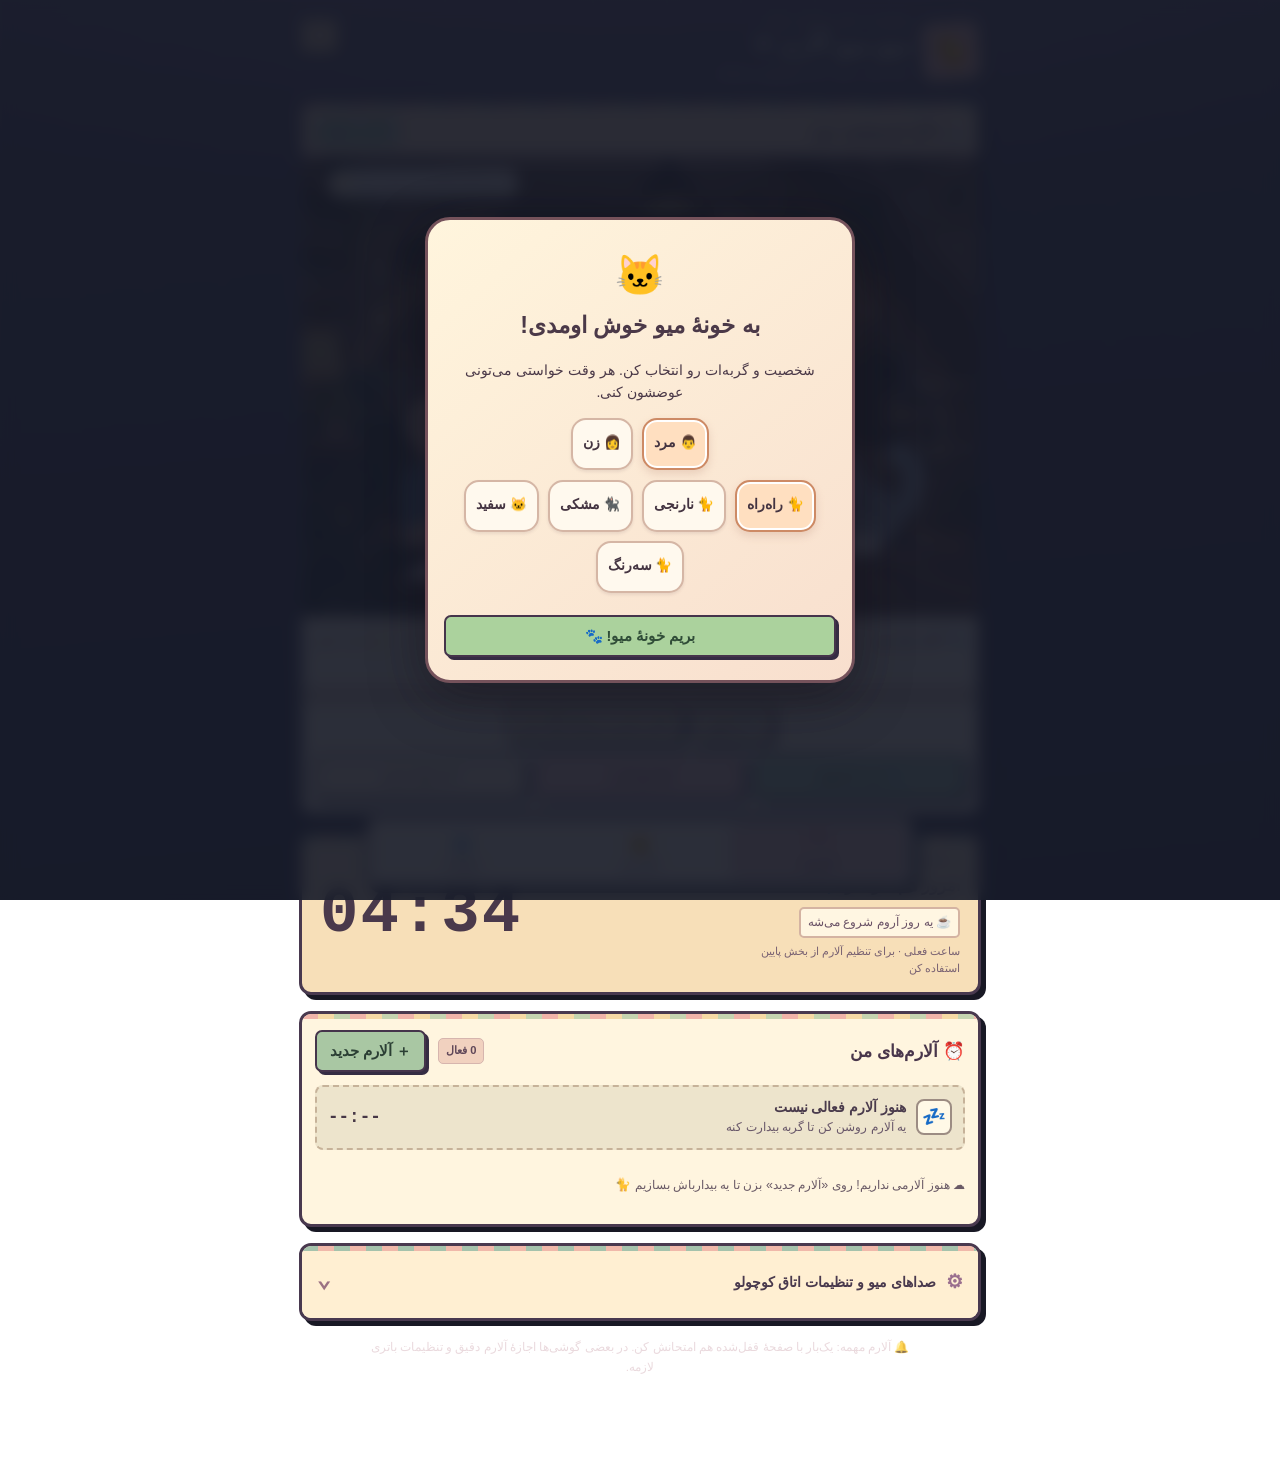
==== commit 36d752bd: "Add Cozy 2D Deluxe characters sounds and routines" ====
--- a/app/src/main/assets/index.html
+++ b/app/src/main/assets/index.html
@@ -280,6 +280,7 @@
 @media(prefers-reduced-motion:reduce){html{scroll-behavior:auto}.masthead h1{animation:none}.ring .scene-card{transition:none}}
 
 </style>
+<link rel="stylesheet" href="cozy2d.css">
 </head>
 <body>
 <header class="masthead" id="top">
@@ -290,6 +291,61 @@
 <section class="card scene-card" id="roomSection" aria-label="اتاق میو و بازی تعاملی">
   <div class="scene-head"><h2>🛏️ اتاق کوچولوی میو</h2><span id="roomMood" class="scene-tag">● گربه خوابالو</span></div>
   <div class="scene">
+<div id="cozyStage" class="cozy-stage" data-time="afternoon" data-step="idle" aria-label="اتاق آرام و گربهٔ دوست‌داشتنی">
+  <div class="cozy-background" aria-hidden="true"></div><div class="cozy-window-tone" aria-hidden="true"></div>
+  <div class="cozy-tip" id="cozyBubble">یه روز آروم کنار گربه شروع می‌شه ☀️</div>
+  <div id="cozyHuman" class="cozy-human sitting chilling" data-human="male" aria-label="شخصیت انتخابی">
+    <svg viewBox="0 0 115 180" xmlns="http://www.w3.org/2000/svg" role="img" aria-label="انسان خوش‌قلب و کمی خواب‌آلود">
+      <defs><linearGradient id="hSkin" x1="0" y1="0" x2="1" y2="1"><stop stop-color="#ffdfb1"/><stop offset="1" stop-color="#d79c7c"/></linearGradient><linearGradient id="hShirt" x1="0" y1="0" x2="1" y2="1"><stop stop-color="#7ba4ae"/><stop offset="1" stop-color="#476d80"/></linearGradient></defs>
+      <ellipse cx="59" cy="176" rx="42" ry="5" fill="#53433544"/>
+      <path d="M39 117L30 167Q31 174 42 172L54 129L68 170Q80 176 86 167L77 112Z" fill="#606070" stroke="#503e4f" stroke-width="3"/>
+      <path d="M23 164q-13 3-9 12h32q9-7-4-13zM67 164q-12 4-5 12h33q4-9-11-12z" fill="#fff5ea" stroke="#766276" stroke-width="3"/>
+      <path class="human-shirt" d="M39 80q-21 1-23 24L12 139Q20 150 32 140L38 123L37 145q28 9 50-2l-4-21 8 18q13 5 16-9l-9-31Q94 81 76 79Z" fill="#4f7189" stroke="#504455" stroke-width="3"/>
+      <path d="M20 132L13 143Q18 154 30 148l8-19M92 134l7 8Q109 145 110 134" fill="url(#hSkin)" stroke="#74545a" stroke-width="3"/>
+      <path d="M50 74h21v20q-10 12-21 0z" fill="url(#hSkin)" stroke="#694f50" stroke-width="2.6"/>
+      <ellipse cx="59" cy="48" rx="35" ry="39" fill="url(#hSkin)" stroke="#74545a" stroke-width="3"/>
+      <path class="human-hair-male" d="M25 45Q9 9 47 9Q58-3 79 10Q105 13 93 50L86 34Q81 24 72 26Q58 15 48 31Q32 26 25 45Z" fill="#503d39" stroke="#503d39" stroke-width="4"/>
+      <g class="human-hair-female"><path d="M22 48Q2 9 43 5Q66-3 84 14Q109 34 94 91Q91 111 103 117Q80 119 74 86L26 87Q19 118 5 122Q16 100 22 48Z" fill="#6c4540" stroke="#573636" stroke-width="3"/><path d="M24 36Q35 8 76 26L93 54Q82 30 61 27Q44 42 24 36" fill="#8b5650"/></g>
+      <path d="M36 52q11-10 20-2M67 49q10-7 16 0" stroke="#594044" stroke-width="4" fill="none" stroke-linecap="round"/>
+      <path d="M37 60q10 4 17 0M66 60q9 4 17 0" stroke="#70474d" stroke-width="2" fill="none" stroke-linecap="round"/>
+      <ellipse cx="37" cy="74" rx="6" ry="3" fill="#e9948e" opacity=".65"/><ellipse cx="79" cy="74" rx="6" ry="3" fill="#e9948e" opacity=".65"/>
+      <path d="M51 78Q58 82 66 77" stroke="#794c50" stroke-width="2.8" fill="none" stroke-linecap="round"/>
+      <path class="human-hair-male" d="M37 81q3 18 23 18Q81 97 84 78Q69 85 60 85Q47 85 37 81" fill="#77584c" opacity=".85"/>
+      <path d="M51 119q9 5 19-1" fill="none" stroke="#b1c5c6" stroke-width="4"/>
+    </svg>
+  </div>
+  <div id="cozyCat" class="cozy-cat sleeping" data-cat="tabby" aria-label="گربه؛ برای نوازش با انگشت روی آن بکش">
+    <svg viewBox="0 0 180 160" xmlns="http://www.w3.org/2000/svg" role="img" aria-label="گربهٔ پشمالوی دوست‌داشتنی">
+      <ellipse cx="85" cy="144" rx="68" ry="10" fill="#4d403744"/>
+      <g class="cat-tail"><path d="M115 104Q160 116 163 67Q164 48 146 43" fill="none" stroke="#554b4c" stroke-width="24" stroke-linecap="round"/><path d="M115 104Q160 116 163 67Q164 48 146 43" fill="none" stroke="var(--cat-fur)" stroke-width="18" stroke-linecap="round"/></g>
+      <ellipse class="fur" cx="91" cy="105" rx="60" ry="39" stroke="#59494f" stroke-width="3"/>
+      <path class="stripes" d="M85 71l5 14M104 71l2 17M120 80l-1 17M137 96l-4 12" fill="none" stroke-width="6" stroke-linecap="round"/>
+      <path class="calico-patch" d="M90 73q20-14 34 6l-12 29-26-4z" fill="#a66a48"/><path class="calico-patch" d="M127 102q20 1 17 18l-18 9-6-17z" fill="#443f42"/>
+      <ellipse class="chest" cx="59" cy="124" rx="21" ry="18"/><ellipse class="chest" cx="114" cy="133" rx="17" ry="10"/>
+      <path class="fur" d="M25 66L23 18L56 42L91 20L103 67Z" stroke="#55454b" stroke-width="4" stroke-linejoin="round"/>
+      <path d="M31 55L31 30L48 45ZM80 43L92 30L94 56Z" fill="#db9699" stroke="none"/>
+      <ellipse class="fur" cx="62" cy="77" rx="54" ry="50" stroke="#59494f" stroke-width="3"/>
+      <path class="stripes" d="M47 31l3 16M61 29l0 18M74 31l-3 16" stroke-width="5" stroke-linecap="round" fill="none"/>
+      <ellipse class="chest" cx="62" cy="102" rx="29" ry="18"/>
+      <g class="eye-open"><ellipse cx="41" cy="73" rx="9" ry="12" fill="#f9df93"/><ellipse cx="80" cy="73" rx="9" ry="12" fill="#f9df93"/><ellipse cx="42" cy="73" rx="3" ry="9" fill="#3e3840"/><ellipse cx="79" cy="73" rx="3" ry="9" fill="#3e3840"/></g>
+      <g class="eye-closed" stroke="#503c46" stroke-width="4" fill="none" stroke-linecap="round"><path d="M32 74q9 9 18 0M70 74q9 9 18 0"/></g>
+      <path d="M56 91l11 0-5 6Z" fill="#c97e7b"/><path d="M62 98q-6 8-15 2M62 98q8 9 15 2" stroke="#645057" fill="none" stroke-width="2.6" stroke-linecap="round"/>
+      <path class="cat-mouth" d="M60 100q4 13 9 0" fill="#8a515d" stroke="#795063" stroke-width="2"/>
+      <path d="M32 92L1 86M33 99L0 101M91 92l29-6M91 99l30 2" stroke="#62565a" fill="none" stroke-width="2" stroke-linecap="round"/>
+    </svg>
+  </div>
+  <div id="cozyBowlTarget" class="cozy-drop-zone" aria-hidden="true"></div>
+  <div id="cozyFoodBag" class="cozy-food-bag" hidden role="button" aria-label="پاکت غذا را روی ظرف بکش و نگه دار">🥣</div>
+  <div id="cozyFeather" class="cozy-feather" hidden role="button" aria-label="پر را کنار گربه حرکت بده">🪶</div>
+  <div id="cozyBlanket" class="cozy-blanket" hidden role="button" aria-label="پتو را روی گربه بکش">🧣</div>
+  <div id="cozyHiddenToy" class="cozy-hidden-toy" hidden role="button" aria-label="اسباب‌بازی پنهان را پیدا کن">🧶</div>
+</div>
+<div class="cozy-controls"><span id="cozyActivityTitle" class="cozy-story-title">🐾 اتاق دنج میو</span><span id="cozyCountdown" class="cozy-timer">☀️</span></div>
+<div id="cozyHelp" class="cozy-activity-help">یک گربهٔ خوابالو منتظر بیدارباشه</div>
+<div class="cozy-progress" aria-label="میزان پیشرفت تعامل"><div id="cozyProgress"></div></div>
+<div id="cozyComplete" class="cozy-success" hidden>🐱 میو خوشحاله! آلارم خاموش شد.</div>
+<div class="cozy-snooze"><button type="button" id="cozySnooze" class="secondary">💤 اسنوز</button><button type="button" id="cozySkip" class="secondary">⏭ رفتن به مرحلهٔ بعد</button></div>
+
 <svg id="s" viewBox="0 0 400 300" role="img" aria-label="گربه در اتاق گرم و دنج کنار مرد نشسته و می‌توانی نوازشش کنی">
   <defs>
     <pattern id="floorTile" width="20" height="20" patternUnits="userSpaceOnUse"><rect width="20" height="20" fill="#b89883"/><rect width="10" height="10" fill="#d7b59a"/><rect x="10" y="10" width="10" height="10" fill="#d7b59a"/></pattern>
@@ -406,6 +462,9 @@
     <label class="field">صدای این آلارم
       <select id="alarmSound"><option value="real">🐈 واقعی</option><option value="cute">💗 بانمک</option><option value="custom">🎵 صدای من</option></select>
     </label>
+    <label class="field">برنامهٔ بیدارباش
+      <select id="alarmPreset" class="cozy-routine-select"><option value="lazy">☀️ صبح تنبل — نوازش</option><option value="breakfast">🥣 صبحانه — نوازش و غذا</option><option value="playtime">🪶 بازی — دنبال پر</option><option value="grumpy">😾 بداخلاق — نوازش، اسباب‌بازی و غذا</option><option value="custom">⚙️ دلخواه — نوازش، بازی، پتو، غذا</option></select>
+    </label>
     <label class="inlinefield"><input id="on" type="checkbox" checked> روشن باشد</label>
     <div class="row actions"><button id="saveAlarm" type="button">💾 ذخیره</button><button id="cancelEdit" class="secondary" type="button">بستن</button><button id="deleteAlarm" class="danger" type="button">حذف</button></div>
   </div>
@@ -429,7 +488,27 @@
     <p id="soundStatus" class="status-text" role="status"></p>
     <div class="row"><button id="importSound" class="secondary">＋ انتخاب فایل صوتی</button><span id="customStatus" class="status-text" role="status"></span></div>
     <p class="hintText">فایل باید روی گوشی قابل پخش باشد (مثل MP3، WAV، M4A). فایلِ معتبر در حافظهٔ برنامه ذخیره می‌شود و آلارم بدون اینترنت کار می‌کند.</p></div>
-  <h3>⏳ زمان‌بندی داستان</h3>
+  <div class="cozy-card" id="cozyProfileSettings">
+  <h3>🎨 شخصیت و گربهٔ تو</h3>
+  <p>همیشه قابل تغییرند؛ آلارم‌های قبلی پاک نمی‌شوند.</p>
+  <div class="cozy-profile-row" id="cozyHumanChoices"><button type="button" class="cozy-choice" data-human="male">👨 مرد</button><button type="button" class="cozy-choice" data-human="female">👩 زن</button></div>
+  <div class="cozy-profile-row" id="cozyCatChoices"><button type="button" class="cozy-choice" data-cat="tabby">🐈 راه‌راه</button><button type="button" class="cozy-choice" data-cat="orange">🐈 نارنجی</button><button type="button" class="cozy-choice" data-cat="black">🐈‍⬛ مشکی</button><button type="button" class="cozy-choice" data-cat="white">🐱 سفید</button><button type="button" class="cozy-choice" data-cat="calico">🐈 سه‌رنگ</button></div>
+  <div class="cozy-sfx-slider"><label for="cozyVolume">🔉 صدای تعامل‌ها</label><input id="cozyVolume" type="range" min="0" max="100" value="55" step="5"/><output id="cozyVolumeText">۵۵٪</output></div>
+  <p class="cozy-small">صدای اصلی آلارم از کانال Alarm اندروید پخش می‌شود. این کنترل فقط مربوط به خرخر و جلوه‌های بازی است.</p>
+</div>
+<div class="cozy-card" id="cozyPresetsSettings">
+  <h3>🌷 برنامهٔ بیدارباش پیش‌فرض</h3>
+  <p>برای هر آلارم هم می‌توانی برنامهٔ متفاوتی انتخاب کنی.</p>
+  <div class="cozy-profile-row" id="cozyPresetChoices">
+    <button type="button" class="cozy-choice" data-routine="lazy">☀️ صبح تنبل</button>
+    <button type="button" class="cozy-choice" data-routine="breakfast">🥣 صبحانه</button>
+    <button type="button" class="cozy-choice" data-routine="playtime">🪶 بازی</button>
+    <button type="button" class="cozy-choice" data-routine="grumpy">😾 گربه بداخلاق</button>
+    <button type="button" class="cozy-choice" data-routine="custom">⚙️ دلخواه</button>
+  </div>
+</div>
+
+  <h3>⏳ زمان‌بندی پیشرفته</h3>
   <div class="row"><button class="secondary" data-preset="quick">سریع</button><button class="secondary" data-preset="classic">کلاسیک</button><button class="secondary" data-preset="relaxed">آروم</button></div>
   <div class="timing">
     <label>مدت نوازش <input id="petSec" type="number" min="1" max="60" step="1"> ثانیه</label>
@@ -444,6 +523,15 @@
 <div id="permissionHelp" class="card permission" hidden><b>🔔 مجوز آلارم دقیق لازم است</b><p>برای اجرای آلارم در ساعت مقرر، مجوز «Alarms & reminders» را فعال کن.</p><button id="requestAlarmPermission">باز کردن تنظیمات</button></div>
 
 <p class="note">🔔 آلارم مهمه: یک‌بار با صفحهٔ قفل‌شده هم امتحانش کن. در بعضی گوشی‌ها اجازهٔ آلارم دقیق و تنظیمات باتری لازمه.</p>
+<div id="cozyOnboarding" class="cozy-onboard" hidden role="dialog" aria-modal="true" aria-labelledby="cozyOnboardingTitle">
+  <div class="cozy-onboard-inner"><div style="font-size:2.5rem">🐱</div><h2 id="cozyOnboardingTitle">به خونهٔ میو خوش اومدی!</h2>
+    <p>شخصیت و گربه‌ات رو انتخاب کن. هر وقت خواستی می‌تونی عوضشون کنی.</p>
+    <div class="cozy-profile-row" id="cozyOnboardHumans"><button class="cozy-choice" type="button" data-human="male">👨 مرد</button><button class="cozy-choice" type="button" data-human="female">👩 زن</button></div>
+    <div class="cozy-profile-row" id="cozyOnboardCats"><button class="cozy-choice" type="button" data-cat="tabby">🐈 راه‌راه</button><button class="cozy-choice" type="button" data-cat="orange">🐈 نارنجی</button><button class="cozy-choice" type="button" data-cat="black">🐈‍⬛ مشکی</button><button class="cozy-choice" type="button" data-cat="white">🐱 سفید</button><button class="cozy-choice" type="button" data-cat="calico">🐈 سه‌رنگ</button></div>
+    <button id="cozyFinish" type="button">بریم خونهٔ میو! <span aria-hidden="true">🐾</span></button>
+  </div>
+</div>
+
 <nav class="quick-nav" aria-label="دسترسی سریع">
   <button type="button" data-jump="alarmsSection" aria-current="page"><span class="nav-icon" aria-hidden="true">⏰</span>آلارم‌ها</button>
   <button type="button" data-jump="roomSection"><span class="nav-icon" aria-hidden="true">🐱</span>اتاق میو</button>
@@ -635,7 +723,7 @@
     const info=document.createElement('div');info.className='alarm-info';
     const time=document.createElement('div');time.className='alarm-time';time.textContent=clockValue(a);
     const title=document.createElement('div');title.className='alarm-title';title.textContent=a.label||'Wake up';
-    const sub=document.createElement('div');sub.className='alarm-sub';sub.textContent=daysText(a)+' · '+({real:'میوی واقعی',cute:'میوی بانمک',custom:'میوی من'}[a.sound]||'میو');
+    const sub=document.createElement('div');sub.className='alarm-sub';sub.textContent=daysText(a)+' · '+({real:'میوی واقعی',cute:'میوی بانمک',custom:'میوی من'}[a.sound]||'میو')+' · '+({lazy:'صبح تنبل',breakfast:'صبحانه',playtime:'بازی',grumpy:'بداخلاق',custom:'دلخواه'}[a.preset]||'صبحانه');
     info.append(time,title,sub);
     const ops=document.createElement('div');ops.className='alarm-ops';
     const toggle=document.createElement('input');toggle.type='checkbox';toggle.className='alarm-toggle';toggle.checked=!!a.on;toggle.setAttribute('aria-label','فعال کردن '+(a.label||'alarm'));
@@ -656,9 +744,9 @@
 function openEditor(id=null){
   editingId=id;
   if(id!==null)focusId=id;
-  const a=alarmList.find(x=>x.id===id)||{h:7,m:0,on:true,days:127,label:'Wake up',sound:defaultSound};
+  const a=alarmList.find(x=>x.id===id)||{h:7,m:0,on:true,days:127,label:'Wake up',sound:defaultSound,preset:window.cozyProfile?.preset||'breakfast'};
   $('editorTitle').textContent=id?'ویرایش آلارم':'آلارم جدید';$('label').value=a.label||'';$('at').value=clockValue(a);
-  $('on').checked=!!a.on;$('alarmSound').value=a.sound||'real';
+  $('on').checked=!!a.on;$('alarmSound').value=a.sound||'real';$('alarmPreset').value=a.preset||'breakfast';
   $('days').replaceChildren();for(let i=0;i<7;i++){const label=document.createElement('label'),ck=document.createElement('input');ck.type='checkbox';ck.value=String(i);ck.checked=!!(a.days&(1<<i));label.title=dayFull[i];label.append(ck,document.createTextNode(' '+dayNames[i]));$('days').appendChild(label)}
   $('deleteAlarm').hidden=!id;$('editor').hidden=false;updateEditorTime();renderSoundSelection();$('editor').scrollIntoView({behavior:'smooth',block:'nearest'});
 }
@@ -667,7 +755,7 @@
   const fields=$('at').value.split(':');const days=[...$('days').querySelectorAll('input:checked')].reduce((mask,box)=>mask|(1<<Number(box.value)),0);
   const sound=$('alarmSound').value;
   if(sound==='custom'&&NATIVE&&!Android.hasCustomMeow()){alert('اول یک فایل صوتی معتبر وارد کن.');return}
-  const a={id:editingId||0,h:Number(fields[0]),m:Number(fields[1]),on:$('on').checked,days,label:$('label').value.trim()||'Wake up',sound};
+  const a={id:editingId||0,h:Number(fields[0]),m:Number(fields[1]),on:$('on').checked,days,label:$('label').value.trim()||'Wake up',sound,preset:$('alarmPreset').value};
   persistAlarm(a);$('editor').hidden=true;editingId=null;renderSoundSelection();checkPermission()
 };
 // Android WebView may silently reject window.confirm(). Use our own in-app confirmation.
@@ -777,5 +865,6 @@
 
 requestAnimationFrame(frame);
 </script>
+<script src="cozy2d.js"></script>
 </body>
 </html>
--- a/app/src/main/assets/cozy2d.css
+++ b/app/src/main/assets/cozy2d.css
@@ -0,0 +1,81 @@
+/* Cozy 2D Deluxe / Batch 7 — upgrades only the room; native alarm stays independent. */
+:root{--cozy-ink:#443438;--cozy-honey:#ffe7b6;--cozy-rose:#f3a592;--cozy-mint:#b8d8b2}
+.scene svg#s{display:none!important}
+.cozy-stage{position:relative;width:100%;aspect-ratio:1.47;max-height:540px;overflow:hidden;isolation:isolate;background:#efc18d;border-bottom:3px solid #957169;touch-action:pan-y}
+.cozy-background{position:absolute;inset:0;background-image:url('cozy2d/room.webp');background-position:center;background-size:100% 100%;z-index:0;pointer-events:none}
+.cozy-window-tone{position:absolute;left:30%;top:12%;width:31%;height:32%;pointer-events:none;border-radius:4px;mix-blend-mode:multiply;opacity:.4;transition:background 1s ease;z-index:1}
+.cozy-stage[data-time='morning'] .cozy-window-tone{background:linear-gradient(#c0e9ff,#fff3cd);opacity:.22}
+.cozy-stage[data-time='afternoon'] .cozy-window-tone{background:linear-gradient(#bce5fc,#fff8d9);opacity:.1}
+.cozy-stage[data-time='sunset'] .cozy-window-tone{background:linear-gradient(#e66e92,#fdb764);opacity:.5}
+.cozy-stage[data-time='night'] .cozy-window-tone{background:linear-gradient(#171742,#243768);opacity:.85}
+.cozy-stage[data-time='night'] .cozy-background{filter:brightness(.65) saturate(.78)}
+.cozy-stage[data-time='morning'] .cozy-background{filter:brightness(1.05) saturate(.96)}
+.cozy-stage[data-time='sunset'] .cozy-background{filter:saturate(1.1) sepia(.07)}
+.cozy-human{position:absolute;bottom:11%;left:10%;height:49%;width:24%;z-index:4;transition:left 1.15s cubic-bezier(.27,.7,.27,1),bottom 1.15s cubic-bezier(.27,.7,.27,1);pointer-events:none;filter:drop-shadow(1px 6px 3px #4c362877)}
+.cozy-human svg{height:100%;width:100%;overflow:visible;image-rendering:auto;touch-action:auto!important;background:none!important}
+.cozy-human.moving svg{animation:humanStep .27s ease-in-out infinite alternate}
+.cozy-human.pet-position{left:57%;bottom:8%}
+.cozy-human.cupboard-position{left:70%;bottom:13%}
+.cozy-human.bowl-position{left:62%;bottom:6%}
+.cozy-human.chilling{left:10%;bottom:11%}
+.cozy-human.sitting svg{transform:rotate(-6deg) translateY(7%)}
+.human-hair-male,.human-hair-female{transition:opacity .2s}
+.cozy-human[data-human='male'] .human-hair-female,.cozy-human[data-human='female'] .human-hair-male{display:none}
+.cozy-human[data-human='female'] .human-shirt{fill:#bd6575}
+.cozy-human[data-human='male'] .human-shirt{fill:#4f7189}
+@keyframes humanStep{from{transform:rotate(2deg) translateY(1px)}to{transform:rotate(-2deg) translateY(-3px)}}
+.cozy-cat{--cat-fur:#99999b;--cat-light:#fff2e4;--cat-stripe:#5b6064;position:absolute;width:27%;height:46%;right:7%;bottom:4%;z-index:5;touch-action:none;filter:drop-shadow(0 5px 4px #5d423355);user-select:none;-webkit-user-select:none}
+.cozy-cat svg{width:100%;height:100%;overflow:visible;image-rendering:auto;touch-action:none!important;background:none!important;pointer-events:none}
+.cozy-cat[data-cat='orange']{--cat-fur:#edaa57;--cat-stripe:#c27b39;--cat-light:#fff0ce}
+.cozy-cat[data-cat='black']{--cat-fur:#42404b;--cat-stripe:#26242a;--cat-light:#a3a0ad}
+.cozy-cat[data-cat='white']{--cat-fur:#faf4ef;--cat-stripe:#d3caca;--cat-light:#fff}
+.cozy-cat[data-cat='calico']{--cat-fur:#f1e9dc;--cat-stripe:#bb7957;--cat-light:#fff}
+.cozy-cat .fur{fill:var(--cat-fur)}.cozy-cat .chest{fill:var(--cat-light)}.cozy-cat .stripes{stroke:var(--cat-stripe)}
+.cozy-cat[data-cat='white'] .stripes,.cozy-cat[data-cat='black'] .stripes{opacity:0}
+.cozy-cat .calico-patch{opacity:0}.cozy-cat[data-cat='calico'] .calico-patch{opacity:1}
+.cat-tail{transform-origin:113px 104px;animation:catTail 2.7s ease-in-out infinite alternate}
+.cozy-cat.meowing{animation:catBounce .44s ease-in-out infinite alternate}
+.cozy-cat.sleeping .eye-open,.cozy-cat.sleeping .cat-mouth,.cozy-cat.happy .eye-open{display:none}
+.cozy-cat .eye-closed{display:none}.cozy-cat.sleeping .eye-closed,.cozy-cat.happy .eye-closed{display:block}
+@keyframes catTail{to{transform:rotate(-11deg)}}
+@keyframes catBounce{to{transform:translateY(-3px)}}
+.cozy-cat.pet-glow{filter:drop-shadow(0 0 9px #ffe19f)}
+.cozy-controls{display:flex;align-items:center;justify-content:space-between;gap:8px;padding:10px 12px 0;background:#fff1d7}
+.cozy-story-title{font-size:.89rem;font-weight:900;color:#6a4553}.cozy-timer{font:800 .8rem Tahoma,sans-serif;color:#866d70}
+.cozy-activity-help{padding:6px 12px;background:#fff1d7;text-align:center;font-size:.85rem;color:#624757;line-height:1.7;min-height:2.3em}
+.cozy-progress{height:10px;background:#ebc9b8;border-radius:20px;overflow:hidden;margin:0 12px 9px;border:1px solid #b99185}
+.cozy-progress>div{height:100%;width:0;background:linear-gradient(90deg,#b6d6a1,#64a897);transition:width .12s}
+.cozy-tip{position:absolute;top:2.5%;left:4%;z-index:8;padding:5px 8px;background:#fff6e8e9;color:#604a55;border-radius:12px;font-size:.7rem;max-width:62%;pointer-events:none;box-shadow:0 2px 8px #342c2933}
+.cozy-food-bag,.cozy-feather,.cozy-blanket,.cozy-hidden-toy{position:absolute;z-index:11;display:grid;place-items:center;border:2px solid #704c50;border-radius:13px;box-shadow:0 4px 10px #55443d50;touch-action:none;-webkit-user-select:none;user-select:none;cursor:grab}
+.cozy-food-bag{width:55px;height:67px;background:#e4ae73;left:68%;top:45%;font-size:2rem}
+.cozy-feather{width:64px;height:64px;background:#e7f3d4;left:45%;top:38%;font-size:2.3rem}
+.cozy-blanket{width:90px;height:54px;background:#edb9af;left:41%;top:50%;font-size:2rem}
+.cozy-hidden-toy{width:48px;height:48px;background:#f4e5b9;left:54%;top:64%;font-size:1.6rem}
+.cozy-food-bag[hidden],.cozy-feather[hidden],.cozy-blanket[hidden],.cozy-hidden-toy[hidden]{display:none!important}
+.cozy-drop-zone{position:absolute;right:10%;bottom:3%;width:20%;height:23%;z-index:7;border:3px dashed transparent;border-radius:45%;pointer-events:none}
+.cozy-stage[data-step='feed'] .cozy-drop-zone{border-color:#a0d19b;background:#e8ffd124}
+.cozy-stage[data-step='pet'] .cozy-cat{outline:4px dashed #f9cf9b77;outline-offset:0;border-radius:50%}
+.cozy-stage[data-step='play'] .cozy-cat{animation:catBounce .6s ease infinite alternate}
+.cozy-success{background:#e0f0d5;border:1px solid #98b68e;color:#375e43;border-radius:13px;padding:10px;margin:10px 12px;font-size:.92rem;text-align:center}
+.cozy-snooze{padding:0 12px 12px;background:#fff1d7;display:flex;gap:8px;flex-wrap:wrap;justify-content:center}
+.cozy-snooze button{min-height:38px;font-size:.8rem}
+.cozy-profile-row{display:flex;gap:9px;flex-wrap:wrap;align-items:center;margin:10px 0}
+.cozy-choice{border:2px solid #d5b6a5;padding:9px 10px;border-radius:15px;background:#fff9ee;color:#443441;min-height:52px;font-size:.85rem;box-shadow:0 2px 3px #70576320;cursor:pointer}
+.cozy-choice.active{background:#ffdfc0;border-color:#cd8a65;box-shadow:inset 0 0 0 2px #fff,0 4px 8px #c59c8b55}
+.cozy-card{margin:10px 14px;padding:12px;background:#fff8ea;border-radius:13px;border:1px solid #dbbeab;color:#4b3948}
+.cozy-card h3{margin:0 0 8px;font-size:.92rem}.cozy-card p{font-size:.78rem;line-height:1.8;margin:5px 0}
+.cozy-onboard{position:fixed;inset:0;z-index:2500;background:#171b29e8;display:flex;align-items:center;justify-content:center;padding:18px;backdrop-filter:blur(8px)}
+.cozy-onboard[hidden]{display:none!important}
+.cozy-onboard-inner{max-width:430px;width:100%;max-height:91vh;overflow:auto;background:linear-gradient(140deg,#fff5dd,#f8dfce);border:3px solid #75525b;border-radius:25px;padding:23px 16px;box-shadow:0 15px 55px #120c1677;color:#4b3948;text-align:center}
+.cozy-onboard-inner h2{font-size:1.45rem}.cozy-onboard-inner p{font-size:.88rem}
+.cozy-onboard-inner .cozy-profile-row{justify-content:center}
+.cozy-onboard-inner button#cozyFinish{background:#abd29d;color:#304d38;width:100%;margin-top:12px}
+.cozy-routine-select{font-size:.91rem!important;width:100%;direction:rtl}
+.cozy-alarm-routine{font-size:.69rem;color:#7a5a66;font-weight:700}
+.cozy-small{font-size:.76rem!important;color:#765866}
+.cozy-sfx-slider{display:flex;align-items:center;gap:10px}.cozy-sfx-slider input{flex:1;accent-color:#c78184}
+@media(max-width:360px){.cozy-stage{aspect-ratio:1.35}.cozy-human{width:25%}.cozy-cat{width:29%}.cozy-choice{padding:7px;font-size:.77rem}}
+@media(prefers-reduced-motion:reduce){.cozy-human,.cozy-cat,.cat-tail{animation:none!important;transition:none!important}}
+/* Single story progress display: legacy scene DOM remains for compatibility but is not duplicated visually. */
+.scene-card>.scene-tip,.scene-card>.meter,.scene-card>.scene-status{display:none!important}
+.cozy-stage[data-step='idle'] .cozy-human{opacity:.98}
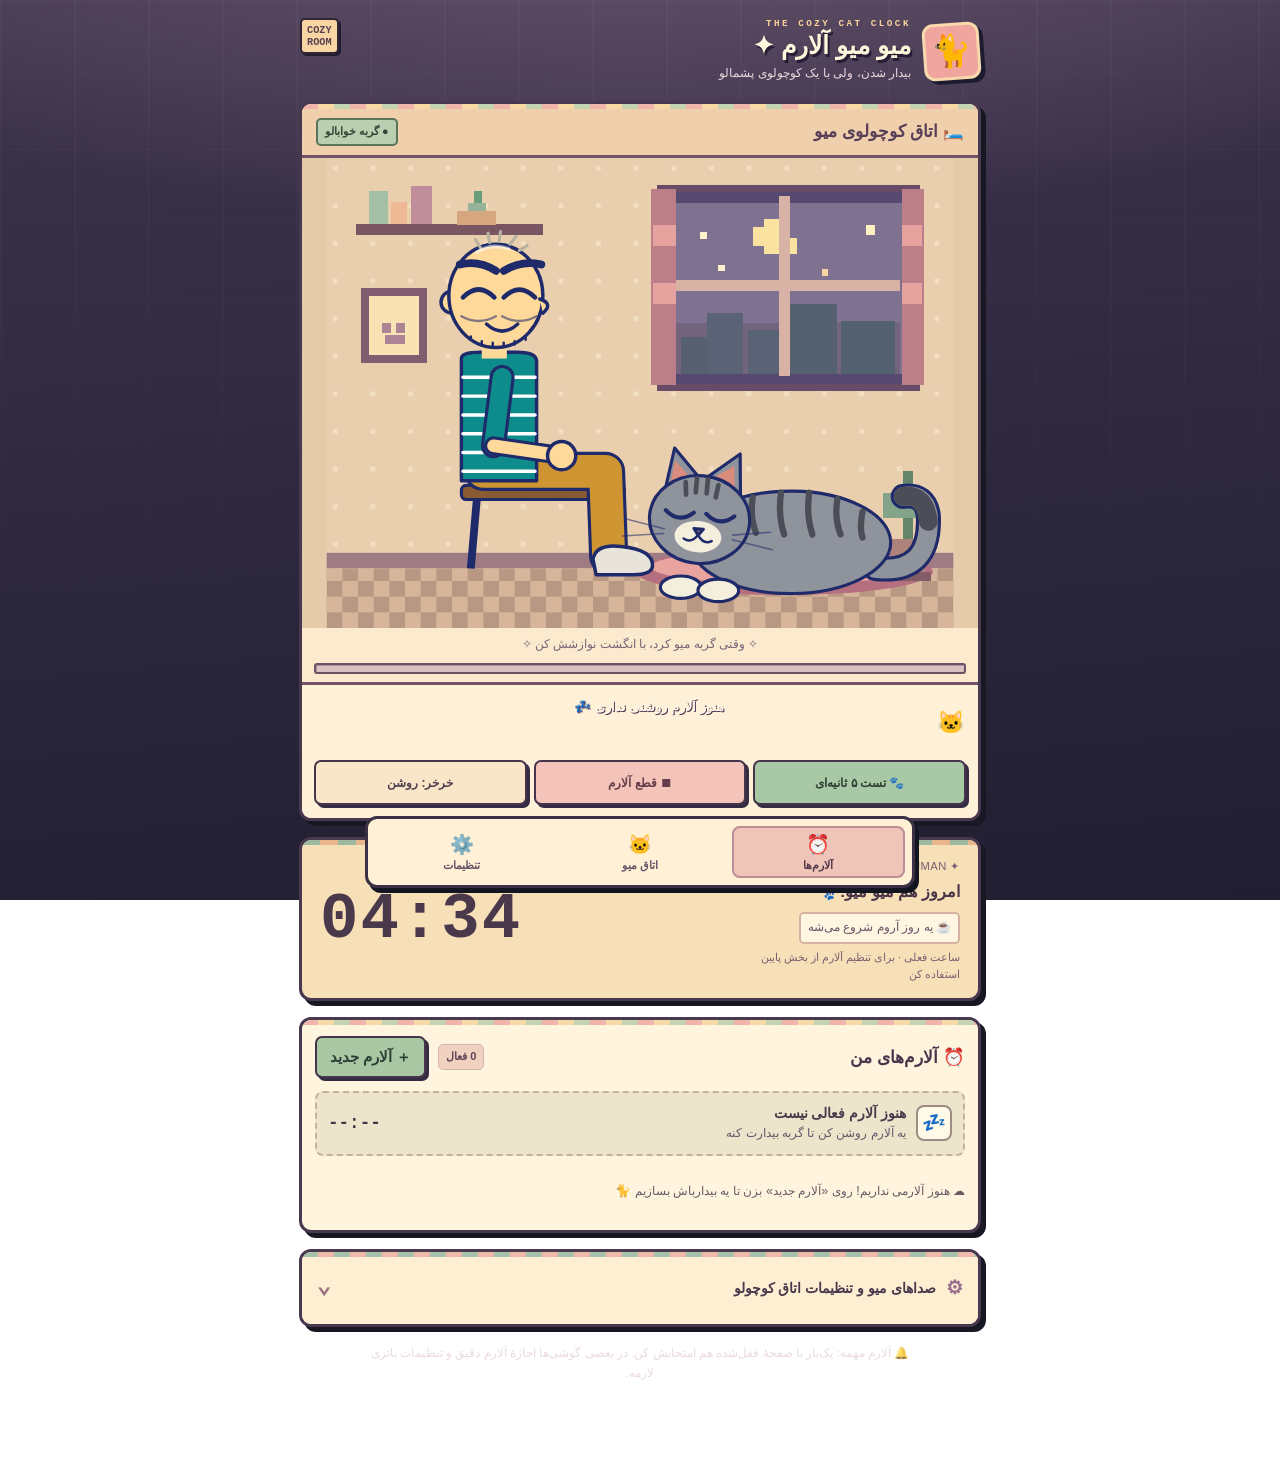
==== commit 14094ca3: "Revert "Add Cozy 2D Deluxe characters sounds and routines" This reverts commit 36d752bd26403c653c592" ====
--- a/app/src/main/assets/index.html
+++ b/app/src/main/assets/index.html
@@ -280,7 +280,6 @@
 @media(prefers-reduced-motion:reduce){html{scroll-behavior:auto}.masthead h1{animation:none}.ring .scene-card{transition:none}}
 
 </style>
-<link rel="stylesheet" href="cozy2d.css">
 </head>
 <body>
 <header class="masthead" id="top">
@@ -291,61 +290,6 @@
 <section class="card scene-card" id="roomSection" aria-label="اتاق میو و بازی تعاملی">
   <div class="scene-head"><h2>🛏️ اتاق کوچولوی میو</h2><span id="roomMood" class="scene-tag">● گربه خوابالو</span></div>
   <div class="scene">
-<div id="cozyStage" class="cozy-stage" data-time="afternoon" data-step="idle" aria-label="اتاق آرام و گربهٔ دوست‌داشتنی">
-  <div class="cozy-background" aria-hidden="true"></div><div class="cozy-window-tone" aria-hidden="true"></div>
-  <div class="cozy-tip" id="cozyBubble">یه روز آروم کنار گربه شروع می‌شه ☀️</div>
-  <div id="cozyHuman" class="cozy-human sitting chilling" data-human="male" aria-label="شخصیت انتخابی">
-    <svg viewBox="0 0 115 180" xmlns="http://www.w3.org/2000/svg" role="img" aria-label="انسان خوش‌قلب و کمی خواب‌آلود">
-      <defs><linearGradient id="hSkin" x1="0" y1="0" x2="1" y2="1"><stop stop-color="#ffdfb1"/><stop offset="1" stop-color="#d79c7c"/></linearGradient><linearGradient id="hShirt" x1="0" y1="0" x2="1" y2="1"><stop stop-color="#7ba4ae"/><stop offset="1" stop-color="#476d80"/></linearGradient></defs>
-      <ellipse cx="59" cy="176" rx="42" ry="5" fill="#53433544"/>
-      <path d="M39 117L30 167Q31 174 42 172L54 129L68 170Q80 176 86 167L77 112Z" fill="#606070" stroke="#503e4f" stroke-width="3"/>
-      <path d="M23 164q-13 3-9 12h32q9-7-4-13zM67 164q-12 4-5 12h33q4-9-11-12z" fill="#fff5ea" stroke="#766276" stroke-width="3"/>
-      <path class="human-shirt" d="M39 80q-21 1-23 24L12 139Q20 150 32 140L38 123L37 145q28 9 50-2l-4-21 8 18q13 5 16-9l-9-31Q94 81 76 79Z" fill="#4f7189" stroke="#504455" stroke-width="3"/>
-      <path d="M20 132L13 143Q18 154 30 148l8-19M92 134l7 8Q109 145 110 134" fill="url(#hSkin)" stroke="#74545a" stroke-width="3"/>
-      <path d="M50 74h21v20q-10 12-21 0z" fill="url(#hSkin)" stroke="#694f50" stroke-width="2.6"/>
-      <ellipse cx="59" cy="48" rx="35" ry="39" fill="url(#hSkin)" stroke="#74545a" stroke-width="3"/>
-      <path class="human-hair-male" d="M25 45Q9 9 47 9Q58-3 79 10Q105 13 93 50L86 34Q81 24 72 26Q58 15 48 31Q32 26 25 45Z" fill="#503d39" stroke="#503d39" stroke-width="4"/>
-      <g class="human-hair-female"><path d="M22 48Q2 9 43 5Q66-3 84 14Q109 34 94 91Q91 111 103 117Q80 119 74 86L26 87Q19 118 5 122Q16 100 22 48Z" fill="#6c4540" stroke="#573636" stroke-width="3"/><path d="M24 36Q35 8 76 26L93 54Q82 30 61 27Q44 42 24 36" fill="#8b5650"/></g>
-      <path d="M36 52q11-10 20-2M67 49q10-7 16 0" stroke="#594044" stroke-width="4" fill="none" stroke-linecap="round"/>
-      <path d="M37 60q10 4 17 0M66 60q9 4 17 0" stroke="#70474d" stroke-width="2" fill="none" stroke-linecap="round"/>
-      <ellipse cx="37" cy="74" rx="6" ry="3" fill="#e9948e" opacity=".65"/><ellipse cx="79" cy="74" rx="6" ry="3" fill="#e9948e" opacity=".65"/>
-      <path d="M51 78Q58 82 66 77" stroke="#794c50" stroke-width="2.8" fill="none" stroke-linecap="round"/>
-      <path class="human-hair-male" d="M37 81q3 18 23 18Q81 97 84 78Q69 85 60 85Q47 85 37 81" fill="#77584c" opacity=".85"/>
-      <path d="M51 119q9 5 19-1" fill="none" stroke="#b1c5c6" stroke-width="4"/>
-    </svg>
-  </div>
-  <div id="cozyCat" class="cozy-cat sleeping" data-cat="tabby" aria-label="گربه؛ برای نوازش با انگشت روی آن بکش">
-    <svg viewBox="0 0 180 160" xmlns="http://www.w3.org/2000/svg" role="img" aria-label="گربهٔ پشمالوی دوست‌داشتنی">
-      <ellipse cx="85" cy="144" rx="68" ry="10" fill="#4d403744"/>
-      <g class="cat-tail"><path d="M115 104Q160 116 163 67Q164 48 146 43" fill="none" stroke="#554b4c" stroke-width="24" stroke-linecap="round"/><path d="M115 104Q160 116 163 67Q164 48 146 43" fill="none" stroke="var(--cat-fur)" stroke-width="18" stroke-linecap="round"/></g>
-      <ellipse class="fur" cx="91" cy="105" rx="60" ry="39" stroke="#59494f" stroke-width="3"/>
-      <path class="stripes" d="M85 71l5 14M104 71l2 17M120 80l-1 17M137 96l-4 12" fill="none" stroke-width="6" stroke-linecap="round"/>
-      <path class="calico-patch" d="M90 73q20-14 34 6l-12 29-26-4z" fill="#a66a48"/><path class="calico-patch" d="M127 102q20 1 17 18l-18 9-6-17z" fill="#443f42"/>
-      <ellipse class="chest" cx="59" cy="124" rx="21" ry="18"/><ellipse class="chest" cx="114" cy="133" rx="17" ry="10"/>
-      <path class="fur" d="M25 66L23 18L56 42L91 20L103 67Z" stroke="#55454b" stroke-width="4" stroke-linejoin="round"/>
-      <path d="M31 55L31 30L48 45ZM80 43L92 30L94 56Z" fill="#db9699" stroke="none"/>
-      <ellipse class="fur" cx="62" cy="77" rx="54" ry="50" stroke="#59494f" stroke-width="3"/>
-      <path class="stripes" d="M47 31l3 16M61 29l0 18M74 31l-3 16" stroke-width="5" stroke-linecap="round" fill="none"/>
-      <ellipse class="chest" cx="62" cy="102" rx="29" ry="18"/>
-      <g class="eye-open"><ellipse cx="41" cy="73" rx="9" ry="12" fill="#f9df93"/><ellipse cx="80" cy="73" rx="9" ry="12" fill="#f9df93"/><ellipse cx="42" cy="73" rx="3" ry="9" fill="#3e3840"/><ellipse cx="79" cy="73" rx="3" ry="9" fill="#3e3840"/></g>
-      <g class="eye-closed" stroke="#503c46" stroke-width="4" fill="none" stroke-linecap="round"><path d="M32 74q9 9 18 0M70 74q9 9 18 0"/></g>
-      <path d="M56 91l11 0-5 6Z" fill="#c97e7b"/><path d="M62 98q-6 8-15 2M62 98q8 9 15 2" stroke="#645057" fill="none" stroke-width="2.6" stroke-linecap="round"/>
-      <path class="cat-mouth" d="M60 100q4 13 9 0" fill="#8a515d" stroke="#795063" stroke-width="2"/>
-      <path d="M32 92L1 86M33 99L0 101M91 92l29-6M91 99l30 2" stroke="#62565a" fill="none" stroke-width="2" stroke-linecap="round"/>
-    </svg>
-  </div>
-  <div id="cozyBowlTarget" class="cozy-drop-zone" aria-hidden="true"></div>
-  <div id="cozyFoodBag" class="cozy-food-bag" hidden role="button" aria-label="پاکت غذا را روی ظرف بکش و نگه دار">🥣</div>
-  <div id="cozyFeather" class="cozy-feather" hidden role="button" aria-label="پر را کنار گربه حرکت بده">🪶</div>
-  <div id="cozyBlanket" class="cozy-blanket" hidden role="button" aria-label="پتو را روی گربه بکش">🧣</div>
-  <div id="cozyHiddenToy" class="cozy-hidden-toy" hidden role="button" aria-label="اسباب‌بازی پنهان را پیدا کن">🧶</div>
-</div>
-<div class="cozy-controls"><span id="cozyActivityTitle" class="cozy-story-title">🐾 اتاق دنج میو</span><span id="cozyCountdown" class="cozy-timer">☀️</span></div>
-<div id="cozyHelp" class="cozy-activity-help">یک گربهٔ خوابالو منتظر بیدارباشه</div>
-<div class="cozy-progress" aria-label="میزان پیشرفت تعامل"><div id="cozyProgress"></div></div>
-<div id="cozyComplete" class="cozy-success" hidden>🐱 میو خوشحاله! آلارم خاموش شد.</div>
-<div class="cozy-snooze"><button type="button" id="cozySnooze" class="secondary">💤 اسنوز</button><button type="button" id="cozySkip" class="secondary">⏭ رفتن به مرحلهٔ بعد</button></div>
-
 <svg id="s" viewBox="0 0 400 300" role="img" aria-label="گربه در اتاق گرم و دنج کنار مرد نشسته و می‌توانی نوازشش کنی">
   <defs>
     <pattern id="floorTile" width="20" height="20" patternUnits="userSpaceOnUse"><rect width="20" height="20" fill="#b89883"/><rect width="10" height="10" fill="#d7b59a"/><rect x="10" y="10" width="10" height="10" fill="#d7b59a"/></pattern>
@@ -462,9 +406,6 @@
     <label class="field">صدای این آلارم
       <select id="alarmSound"><option value="real">🐈 واقعی</option><option value="cute">💗 بانمک</option><option value="custom">🎵 صدای من</option></select>
     </label>
-    <label class="field">برنامهٔ بیدارباش
-      <select id="alarmPreset" class="cozy-routine-select"><option value="lazy">☀️ صبح تنبل — نوازش</option><option value="breakfast">🥣 صبحانه — نوازش و غذا</option><option value="playtime">🪶 بازی — دنبال پر</option><option value="grumpy">😾 بداخلاق — نوازش، اسباب‌بازی و غذا</option><option value="custom">⚙️ دلخواه — نوازش، بازی، پتو، غذا</option></select>
-    </label>
     <label class="inlinefield"><input id="on" type="checkbox" checked> روشن باشد</label>
     <div class="row actions"><button id="saveAlarm" type="button">💾 ذخیره</button><button id="cancelEdit" class="secondary" type="button">بستن</button><button id="deleteAlarm" class="danger" type="button">حذف</button></div>
   </div>
@@ -488,27 +429,7 @@
     <p id="soundStatus" class="status-text" role="status"></p>
     <div class="row"><button id="importSound" class="secondary">＋ انتخاب فایل صوتی</button><span id="customStatus" class="status-text" role="status"></span></div>
     <p class="hintText">فایل باید روی گوشی قابل پخش باشد (مثل MP3، WAV، M4A). فایلِ معتبر در حافظهٔ برنامه ذخیره می‌شود و آلارم بدون اینترنت کار می‌کند.</p></div>
-  <div class="cozy-card" id="cozyProfileSettings">
-  <h3>🎨 شخصیت و گربهٔ تو</h3>
-  <p>همیشه قابل تغییرند؛ آلارم‌های قبلی پاک نمی‌شوند.</p>
-  <div class="cozy-profile-row" id="cozyHumanChoices"><button type="button" class="cozy-choice" data-human="male">👨 مرد</button><button type="button" class="cozy-choice" data-human="female">👩 زن</button></div>
-  <div class="cozy-profile-row" id="cozyCatChoices"><button type="button" class="cozy-choice" data-cat="tabby">🐈 راه‌راه</button><button type="button" class="cozy-choice" data-cat="orange">🐈 نارنجی</button><button type="button" class="cozy-choice" data-cat="black">🐈‍⬛ مشکی</button><button type="button" class="cozy-choice" data-cat="white">🐱 سفید</button><button type="button" class="cozy-choice" data-cat="calico">🐈 سه‌رنگ</button></div>
-  <div class="cozy-sfx-slider"><label for="cozyVolume">🔉 صدای تعامل‌ها</label><input id="cozyVolume" type="range" min="0" max="100" value="55" step="5"/><output id="cozyVolumeText">۵۵٪</output></div>
-  <p class="cozy-small">صدای اصلی آلارم از کانال Alarm اندروید پخش می‌شود. این کنترل فقط مربوط به خرخر و جلوه‌های بازی است.</p>
-</div>
-<div class="cozy-card" id="cozyPresetsSettings">
-  <h3>🌷 برنامهٔ بیدارباش پیش‌فرض</h3>
-  <p>برای هر آلارم هم می‌توانی برنامهٔ متفاوتی انتخاب کنی.</p>
-  <div class="cozy-profile-row" id="cozyPresetChoices">
-    <button type="button" class="cozy-choice" data-routine="lazy">☀️ صبح تنبل</button>
-    <button type="button" class="cozy-choice" data-routine="breakfast">🥣 صبحانه</button>
-    <button type="button" class="cozy-choice" data-routine="playtime">🪶 بازی</button>
-    <button type="button" class="cozy-choice" data-routine="grumpy">😾 گربه بداخلاق</button>
-    <button type="button" class="cozy-choice" data-routine="custom">⚙️ دلخواه</button>
-  </div>
-</div>
-
-  <h3>⏳ زمان‌بندی پیشرفته</h3>
+  <h3>⏳ زمان‌بندی داستان</h3>
   <div class="row"><button class="secondary" data-preset="quick">سریع</button><button class="secondary" data-preset="classic">کلاسیک</button><button class="secondary" data-preset="relaxed">آروم</button></div>
   <div class="timing">
     <label>مدت نوازش <input id="petSec" type="number" min="1" max="60" step="1"> ثانیه</label>
@@ -523,15 +444,6 @@
 <div id="permissionHelp" class="card permission" hidden><b>🔔 مجوز آلارم دقیق لازم است</b><p>برای اجرای آلارم در ساعت مقرر، مجوز «Alarms & reminders» را فعال کن.</p><button id="requestAlarmPermission">باز کردن تنظیمات</button></div>
 
 <p class="note">🔔 آلارم مهمه: یک‌بار با صفحهٔ قفل‌شده هم امتحانش کن. در بعضی گوشی‌ها اجازهٔ آلارم دقیق و تنظیمات باتری لازمه.</p>
-<div id="cozyOnboarding" class="cozy-onboard" hidden role="dialog" aria-modal="true" aria-labelledby="cozyOnboardingTitle">
-  <div class="cozy-onboard-inner"><div style="font-size:2.5rem">🐱</div><h2 id="cozyOnboardingTitle">به خونهٔ میو خوش اومدی!</h2>
-    <p>شخصیت و گربه‌ات رو انتخاب کن. هر وقت خواستی می‌تونی عوضشون کنی.</p>
-    <div class="cozy-profile-row" id="cozyOnboardHumans"><button class="cozy-choice" type="button" data-human="male">👨 مرد</button><button class="cozy-choice" type="button" data-human="female">👩 زن</button></div>
-    <div class="cozy-profile-row" id="cozyOnboardCats"><button class="cozy-choice" type="button" data-cat="tabby">🐈 راه‌راه</button><button class="cozy-choice" type="button" data-cat="orange">🐈 نارنجی</button><button class="cozy-choice" type="button" data-cat="black">🐈‍⬛ مشکی</button><button class="cozy-choice" type="button" data-cat="white">🐱 سفید</button><button class="cozy-choice" type="button" data-cat="calico">🐈 سه‌رنگ</button></div>
-    <button id="cozyFinish" type="button">بریم خونهٔ میو! <span aria-hidden="true">🐾</span></button>
-  </div>
-</div>
-
 <nav class="quick-nav" aria-label="دسترسی سریع">
   <button type="button" data-jump="alarmsSection" aria-current="page"><span class="nav-icon" aria-hidden="true">⏰</span>آلارم‌ها</button>
   <button type="button" data-jump="roomSection"><span class="nav-icon" aria-hidden="true">🐱</span>اتاق میو</button>
@@ -723,7 +635,7 @@
     const info=document.createElement('div');info.className='alarm-info';
     const time=document.createElement('div');time.className='alarm-time';time.textContent=clockValue(a);
     const title=document.createElement('div');title.className='alarm-title';title.textContent=a.label||'Wake up';
-    const sub=document.createElement('div');sub.className='alarm-sub';sub.textContent=daysText(a)+' · '+({real:'میوی واقعی',cute:'میوی بانمک',custom:'میوی من'}[a.sound]||'میو')+' · '+({lazy:'صبح تنبل',breakfast:'صبحانه',playtime:'بازی',grumpy:'بداخلاق',custom:'دلخواه'}[a.preset]||'صبحانه');
+    const sub=document.createElement('div');sub.className='alarm-sub';sub.textContent=daysText(a)+' · '+({real:'میوی واقعی',cute:'میوی بانمک',custom:'میوی من'}[a.sound]||'میو');
     info.append(time,title,sub);
     const ops=document.createElement('div');ops.className='alarm-ops';
     const toggle=document.createElement('input');toggle.type='checkbox';toggle.className='alarm-toggle';toggle.checked=!!a.on;toggle.setAttribute('aria-label','فعال کردن '+(a.label||'alarm'));
@@ -744,9 +656,9 @@
 function openEditor(id=null){
   editingId=id;
   if(id!==null)focusId=id;
-  const a=alarmList.find(x=>x.id===id)||{h:7,m:0,on:true,days:127,label:'Wake up',sound:defaultSound,preset:window.cozyProfile?.preset||'breakfast'};
+  const a=alarmList.find(x=>x.id===id)||{h:7,m:0,on:true,days:127,label:'Wake up',sound:defaultSound};
   $('editorTitle').textContent=id?'ویرایش آلارم':'آلارم جدید';$('label').value=a.label||'';$('at').value=clockValue(a);
-  $('on').checked=!!a.on;$('alarmSound').value=a.sound||'real';$('alarmPreset').value=a.preset||'breakfast';
+  $('on').checked=!!a.on;$('alarmSound').value=a.sound||'real';
   $('days').replaceChildren();for(let i=0;i<7;i++){const label=document.createElement('label'),ck=document.createElement('input');ck.type='checkbox';ck.value=String(i);ck.checked=!!(a.days&(1<<i));label.title=dayFull[i];label.append(ck,document.createTextNode(' '+dayNames[i]));$('days').appendChild(label)}
   $('deleteAlarm').hidden=!id;$('editor').hidden=false;updateEditorTime();renderSoundSelection();$('editor').scrollIntoView({behavior:'smooth',block:'nearest'});
 }
@@ -755,7 +667,7 @@
   const fields=$('at').value.split(':');const days=[...$('days').querySelectorAll('input:checked')].reduce((mask,box)=>mask|(1<<Number(box.value)),0);
   const sound=$('alarmSound').value;
   if(sound==='custom'&&NATIVE&&!Android.hasCustomMeow()){alert('اول یک فایل صوتی معتبر وارد کن.');return}
-  const a={id:editingId||0,h:Number(fields[0]),m:Number(fields[1]),on:$('on').checked,days,label:$('label').value.trim()||'Wake up',sound,preset:$('alarmPreset').value};
+  const a={id:editingId||0,h:Number(fields[0]),m:Number(fields[1]),on:$('on').checked,days,label:$('label').value.trim()||'Wake up',sound};
   persistAlarm(a);$('editor').hidden=true;editingId=null;renderSoundSelection();checkPermission()
 };
 // Android WebView may silently reject window.confirm(). Use our own in-app confirmation.
@@ -865,6 +777,5 @@
 
 requestAnimationFrame(frame);
 </script>
-<script src="cozy2d.js"></script>
 </body>
 </html>
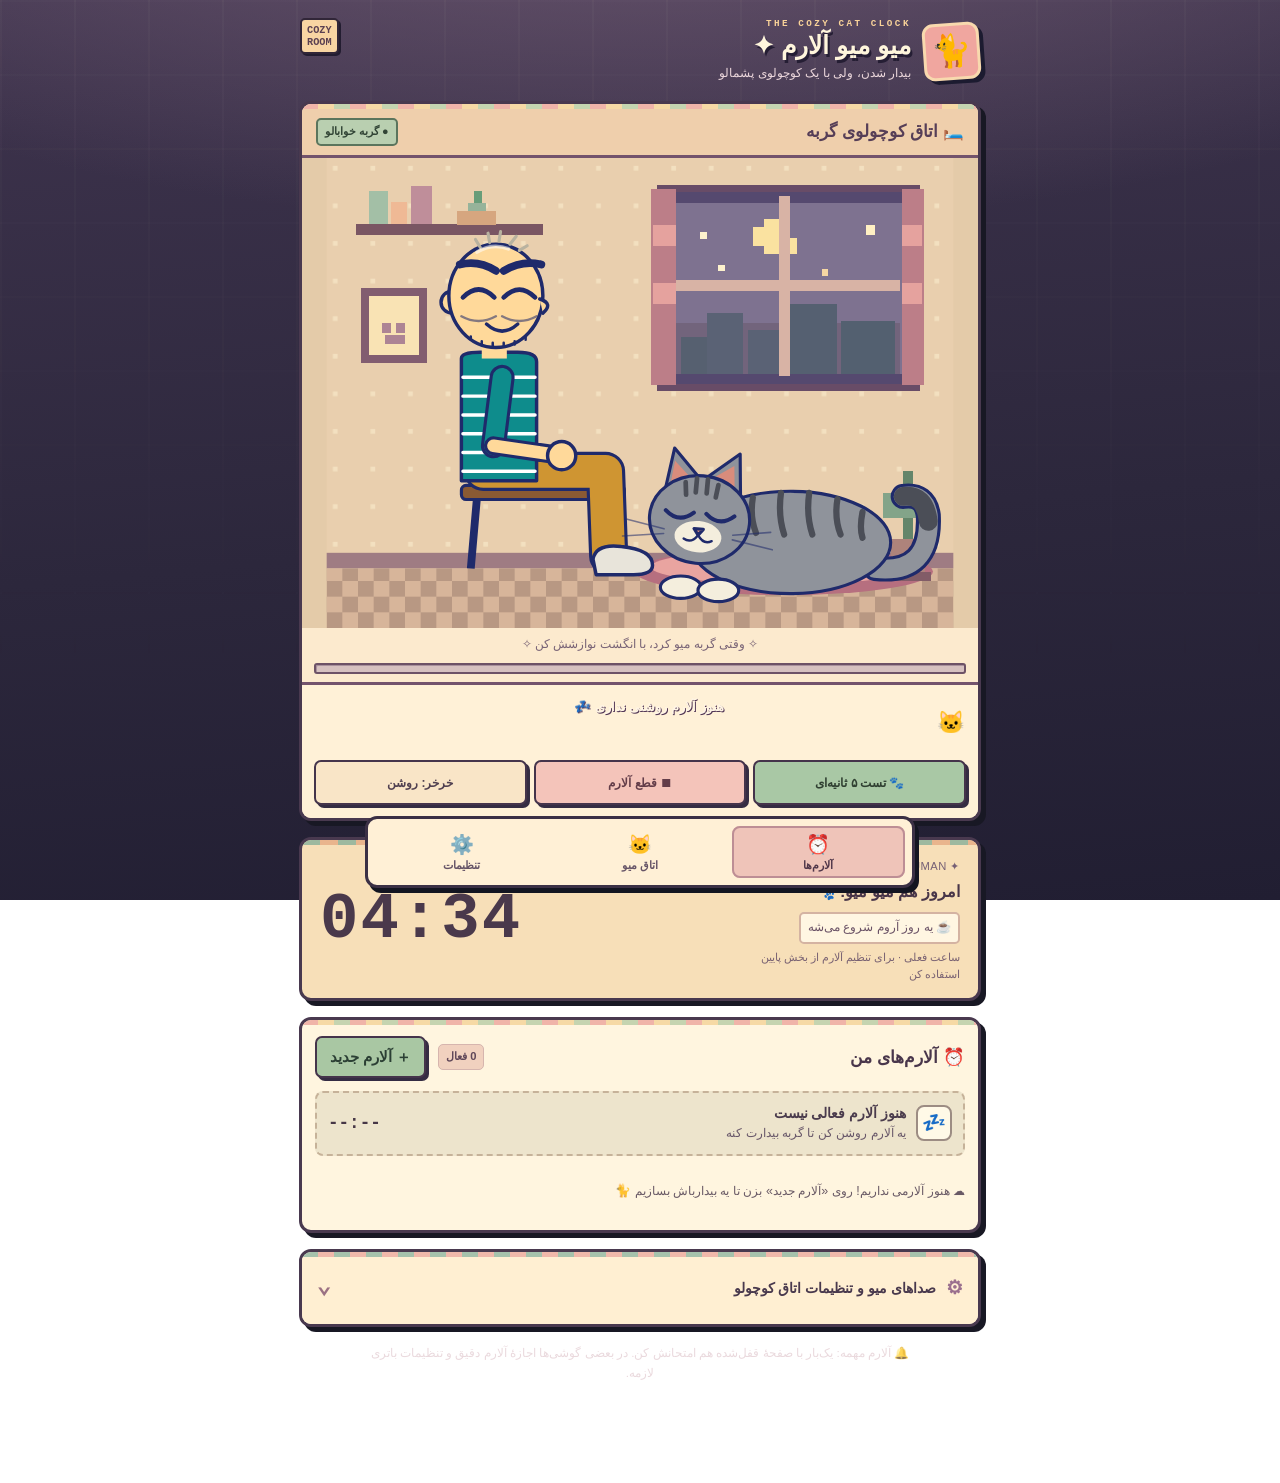
==== commit 486aa8da: "Add new meows purrs and cat customization" ====
--- a/app/src/main/assets/index.html
+++ b/app/src/main/assets/index.html
@@ -279,6 +279,17 @@
 @media(min-width:720px){body{max-width:710px}.clock{font-size:4rem}.scene-card svg{max-height:470px}}
 @media(prefers-reduced-motion:reduce){html{scroll-behavior:auto}.masthead h1{animation:none}.ring .scene-card{transition:none}}
 
+
+/* User-supplied meow/purr library and simple cat profile; existing room is untouched. */
+.library + .library{border-top:2px dashed #d5b7a7}
+.sound-option{display:grid;grid-template-columns:minmax(74px,1fr) auto auto;gap:6px;align-items:center}
+.sound-option button{white-space:nowrap;min-height:37px}
+.sound-option strong{font-variant-numeric:tabular-nums}
+#alarmSoundField[hidden],#alarmPersonalControls[hidden]{display:none!important}
+#alarmSoundOverride{width:18px;height:18px;accent-color:#9a677e}
+#catProfileStatus,#customStatus,#purrStatus,#alarmCustomStatus{font-size:.78rem;color:#5b4658;line-height:1.7}
+#catColor{width:100%}
+@media(max-width:360px){.sound-option{grid-template-columns:1fr auto}.sound-option strong{grid-column:1 / -1}}
 </style>
 </head>
 <body>
@@ -288,7 +299,7 @@
   <span class="level-badge">COZY<br>ROOM</span>
 </header>
 <section class="card scene-card" id="roomSection" aria-label="اتاق میو و بازی تعاملی">
-  <div class="scene-head"><h2>🛏️ اتاق کوچولوی میو</h2><span id="roomMood" class="scene-tag">● گربه خوابالو</span></div>
+  <div class="scene-head"><h2 id="roomTitle">🛏️ اتاق کوچولوی میو</h2><span id="roomMood" class="scene-tag">● گربه خوابالو</span></div>
   <div class="scene">
 <svg id="s" viewBox="0 0 400 300" role="img" aria-label="گربه در اتاق گرم و دنج کنار مرد نشسته و می‌توانی نوازشش کنی">
   <defs>
@@ -348,20 +359,21 @@
   </g>
   <g id="bowl" stroke="#1f2a6b" stroke-width="2.2" stroke-linejoin="round" style="display:none"><ellipse id="kib" cx="200" cy="277" rx="4" ry="1" fill="#a86b3c" style="display:none"/><path d="M176 277H224Q222 291 200 291Q178 291 176 277Z" fill="#e0607e"/></g>
   <!-- cat -->
-  <g transform="translate(238 222)" stroke="#1f2a6b" stroke-width="2" stroke-linejoin="round" stroke-linecap="round">
+  <g id="catSprite" transform="translate(238 222)" stroke="#1f2a6b" stroke-width="2" stroke-linejoin="round" stroke-linecap="round">
     <g id="tail"><path d="M112 40Q148 44 146 6Q144-8 130-6" fill="none" stroke-width="16"/>
-    <path d="M112 40Q148 44 146 6Q144-8 130-6" fill="none" stroke="#8f939b" stroke-width="12"/>
-    <path d="M146 10Q144-8 130-6" fill="none" stroke="#4b4e57" stroke-width="12"/></g>
+    <path d="M112 40Q148 44 146 6Q144-8 130-6" fill="none" stroke="var(--cat-fur,#8f939b)" stroke-width="12"/>
+    <path d="M146 10Q144-8 130-6" fill="none" stroke="var(--cat-markings,#4b4e57)" stroke-width="12"/></g>
     <g id="catBody">
-      <ellipse cx="58" cy="24" rx="64" ry="32" fill="#8f939b"/>
-      <g stroke="#4b4e57" stroke-width="4" fill="none"><path d="M34-4q-2 12 2 22M52-7q-2 14 2 26M70-7q-2 14 2 26M88-3q-2 12 2 22M104 5q-2 10 0 16"/></g>
+      <ellipse cx="58" cy="24" rx="64" ry="32" fill="var(--cat-fur,#8f939b)"/>
+      <g stroke="var(--cat-markings,#4b4e57)" stroke-width="4" fill="none"><path d="M34-4q-2 12 2 22M52-7q-2 14 2 26M70-7q-2 14 2 26M88-3q-2 12 2 22M104 5q-2 10 0 16"/></g>
+      <g id="catCalicoPatches" style="display:none" stroke="none"><ellipse cx="88" cy="6" rx="17" ry="14" fill="#d18b49"/><ellipse cx="36" cy="18" rx="15" ry="12" fill="#42414a"/></g>
       <ellipse cx="-12" cy="52" rx="13" ry="7" fill="#f4eedd"/><ellipse cx="12" cy="54" rx="13" ry="7" fill="#f4eedd"/>
     </g>
     <g id="catHead">
-      <path d="M-24-14L-20-44-2-26Z" fill="#8f939b"/><path d="M-21-17L-19-36-8-26Z" fill="#d98c7c" stroke="none"/>
-      <path d="M2-27L22-44 25-14Z" fill="#8f939b"/><path d="M6-27L19-36 21-17Z" fill="#d98c7c" stroke="none"/>
-      <ellipse rx="32" ry="28" fill="#8f939b"/>
-      <path d="M-4-26v9M3-26v9M-11-23l1 8M10-23l-1 8" stroke="#4b4e57" stroke-width="3" fill="none"/>
+      <path d="M-24-14L-20-44-2-26Z" fill="var(--cat-fur,#8f939b)"/><path d="M-21-17L-19-36-8-26Z" fill="#d98c7c" stroke="none"/>
+      <path d="M2-27L22-44 25-14Z" fill="var(--cat-fur,#8f939b)"/><path d="M6-27L19-36 21-17Z" fill="#d98c7c" stroke="none"/>
+      <ellipse rx="32" ry="28" fill="var(--cat-fur,#8f939b)"/>
+      <path d="M-4-26v9M3-26v9M-11-23l1 8M10-23l-1 8" stroke="var(--cat-markings,#4b4e57)" stroke-width="3" fill="none"/>
       <ellipse cy="11" rx="15" ry="10" fill="#f4eedd" stroke="none"/>
       <g id="cOpen">
         <circle cx="-13" cy="-3" r="9.5" fill="#c5c46a"/><circle cx="13" cy="-3" r="9.5" fill="#c5c46a"/>
@@ -384,7 +396,7 @@
   </g>
 <circle id="hint" class="hint" r="24" fill="none" stroke="#e0607e" stroke-width="3" stroke-dasharray="6 5" style="display:none"/></svg>
 </div>
-<p class="scene-tip">✧ وقتی گربه میو کرد، با انگشت نوازشش کن ✧</p>
+<p id="sceneTip" class="scene-tip">✧ وقتی گربه میو کرد، با انگشت نوازشش کن ✧</p>
 <div class="meter" aria-hidden="true"><div id="bar"></div></div>
 <div class="scene-status"><span class="scene-face" aria-hidden="true">🐱</span><p id="msg" aria-live="polite"></p></div>
 <div class="scene-controls"><button id="test">🐾 تست ۵ ثانیه‌ای</button><button id="stopAlarm" class="secondary">⏹ قطع آلارم</button><button id="snd" class="secondary">خرخر: روشن</button></div>
@@ -403,9 +415,17 @@
     <label class="field">اسم آلارم<input id="label" type="text" maxlength="50" placeholder="مثلاً صبح بخیر!" value="Wake up"></label>
     <div class="field"><span>زمان بیدارباش</span><input id="at" type="time" value="07:00"><button id="pickTime" type="button">07:00 · انتخاب ساعت</button></div>
     <div class="field"><span>تکرار در روزهای هفته (بدون انتخاب = فقط یک‌بار)</span><div id="days" class="days"></div></div>
-    <label class="field">صدای این آلارم
-      <select id="alarmSound"><option value="real">🐈 واقعی</option><option value="cute">💗 بانمک</option><option value="custom">🎵 صدای من</option></select>
+    <label class="inlinefield"><input type="checkbox" id="alarmSoundOverride"> 🔊 برای این آلارم صدای اختصاصی انتخاب شود</label>
+    <p class="hintText" id="alarmSoundExplanation">خاموش = صدای سراسری. اگر صدای سراسری تغییر کند، این آلارم هم تغییر می‌کند.</p>
+    <label class="field" id="alarmSoundField" hidden>میوی اختصاصی این آلارم
+      <select id="alarmSound"></select>
     </label>
+    <div id="alarmPersonalControls" hidden>
+      <button type="button" id="importAlarmSound" class="secondary">＋ انتخاب فایل مخصوص همین آلارم</button>
+      <button type="button" id="previewAlarmSound" class="secondary">▶ تست فایل همین آلارم</button>
+      <span id="alarmCustomStatus" role="status" class="status-text"></span>
+      <p class="hintText">برای فایل اختصاصی، ابتدا آلارم را یک‌بار ذخیره کن و بعد ویرایشش کن.</p>
+    </div>
     <label class="inlinefield"><input id="on" type="checkbox" checked> روشن باشد</label>
     <div class="row actions"><button id="saveAlarm" type="button">💾 ذخیره</button><button id="cancelEdit" class="secondary" type="button">بستن</button><button id="deleteAlarm" class="danger" type="button">حذف</button></div>
   </div>
@@ -419,16 +439,35 @@
   </div>
 </div>
 <details class="card extras" id="settingsSection"><summary>صداهای میو و تنظیمات اتاق کوچولو</summary>
-  <div class="library"><div class="sectionHead"><h3>صدای گربه</h3></div>
-    <p class="hintText">▶ برای گوش‌دادن، ✓ برای انتخاب صدای آلارم. صدای انتخابی همان لحظه ذخیره می‌شود.</p>
-    <div class="sound-options">
-      <div class="sound-option"><strong>🐈 واقعی</strong><button class="secondary" data-preview="real">▶ گوش بده</button><button type="button" data-select="real">✓ انتخاب</button></div>
-      <div class="sound-option"><strong>💗 بانمک</strong><button class="secondary" data-preview="cute">▶ گوش بده</button><button type="button" data-select="cute">✓ انتخاب</button></div>
-      <div class="sound-option"><strong>🎵 صدای من</strong><button class="secondary" data-preview="custom">▶ گوش بده</button><button type="button" data-select="custom">✓ انتخاب</button></div>
-    </div>
+  <div class="library">
+    <div class="sectionHead"><h3>🔊 میوی سراسری</h3></div>
+    <p class="hintText">صدای پیش‌فرض همهٔ آلارم‌هایی که صدای اختصاصی ندارند. نام‌ها عمداً ساده‌اند.</p>
+    <div id="meowLibrary" class="sound-options" aria-label="پریست‌های میو"></div>
     <p id="soundStatus" class="status-text" role="status"></p>
-    <div class="row"><button id="importSound" class="secondary">＋ انتخاب فایل صوتی</button><span id="customStatus" class="status-text" role="status"></span></div>
-    <p class="hintText">فایل باید روی گوشی قابل پخش باشد (مثل MP3، WAV، M4A). فایلِ معتبر در حافظهٔ برنامه ذخیره می‌شود و آلارم بدون اینترنت کار می‌کند.</p></div>
+    <div class="row"><button id="importSound" class="secondary" type="button">＋ وارد کردن میوی شخصی</button><span id="customStatus" class="status-text" role="status"></span></div>
+    <p class="hintText">میوی شخصی سراسری روی دستگاه ذخیره می‌شود. فایل شخصیِ متفاوت برای هر آلارم هم از بخش ویرایش همان آلارم قابل انتخاب است.</p>
+  </div>
+  <div class="library">
+    <div class="sectionHead"><h3>🎧 صدای خرخر</h3></div>
+    <p class="hintText">خرخرِ هنگام نوازش؛ از خرخرهای آماده یا یک فایل شخصی انتخاب کن.</p>
+    <div id="purrLibrary" class="sound-options" aria-label="پریست‌های خرخر"></div>
+    <div class="row"><button id="importPurr" class="secondary" type="button">＋ وارد کردن خرخر شخصی</button><span id="purrStatus" class="status-text" role="status"></span></div>
+  </div>
+  <div class="library">
+    <h3>🐈 اسم و رنگ گربه</h3>
+    <label class="field">اسم گربه <input type="text" id="catName" maxlength="24" placeholder="مثلاً موچی"></label>
+    <label class="field">ظاهر گربه
+      <select id="catColor">
+        <option value="gray">خاکستری راه‌راه</option>
+        <option value="orange">نارنجی</option>
+        <option value="black">مشکی</option>
+        <option value="white">سفید</option>
+        <option value="calico">سه‌رنگ</option>
+      </select>
+    </label>
+    <button type="button" id="saveCatProfile">✓ ذخیرهٔ اسم و ظاهر</button><span id="catProfileStatus" class="status-text" role="status"></span>
+    <p class="hintText">همین گربهٔ دوبعدی قبلی می‌مونه؛ فقط رنگ و نوشته‌های مربوط بهش تغییر می‌کنه.</p>
+  </div>
   <h3>⏳ زمان‌بندی داستان</h3>
   <div class="row"><button class="secondary" data-preset="quick">سریع</button><button class="secondary" data-preset="classic">کلاسیک</button><button class="secondary" data-preset="relaxed">آروم</button></div>
   <div class="timing">
@@ -453,6 +492,17 @@
 const $=id=>document.getElementById(id),svg=$('s'),SH={x:112,y:140},HEAD={x:238,y:222},REST={x:150,y:190},MOUTH={x:138,y:113},NS='http://www.w3.org/2000/svg';
 const NATIVE=typeof Android!=='undefined';
 if(NATIVE)document.documentElement.classList.add('native');
+const MEOW_PRESETS=Array.from({length:6},(_,i)=>'meow_'+(i+1));
+const PURR_PRESETS=Array.from({length:3},(_,i)=>'purr_'+(i+1));
+const normalizeMeow=key=>key==='real'?'meow_1':key==='cute'?'meow_2':key;
+const validMeow=key=>MEOW_PRESETS.includes(normalizeMeow(key))||key==='custom'||key==='alarm_custom';
+const nameOfSound=key=>{
+  const value=normalizeMeow(key);
+  return value==='custom'?'میوی شخصی':value==='alarm_custom'?'فایل مخصوص این آلارم':
+    MEOW_PRESETS.includes(value)?'میو '+value.split('_')[1]:'میو ۱';
+};
+const nameOfPurr=key=>key==='custom'?'خرخر شخصی':'خرخر '+String(key).split('_')[1];
+
 let P=null,hand={x:150,y:190},lvl=100,sleep=true,state=-1,lastPet=-9,lastHeart=0,last=null,dip=0,muted=false,aud=null,ph=null,mb=0,lastPuff=0,nextMeow=1,meowEnd=0,mode='idle',snoozeEnd=0,ringStart=0,testAt=0,fired='',alarmOn=false,lastMsg='',curPt=-1,done=false,food=0,fill=0,fedAt=0,sleepAt=0,bagRot=0,lastKib=0,smoked=false;
 const pt0=e=>{const p=svg.createSVGPoint();p.x=e.clientX;p.y=e.clientY;return p.matrixTransform(svg.getScreenCTM().inverse())};
 const inCat=p=>((p.x-292)/90)**2+((p.y-232)/52)**2<1;
@@ -465,7 +515,7 @@
   const lfo=c.createOscillator();lfo.frequency.value=25;const lg=c.createGain();lg.gain.value=.5;lfo.connect(lg);lg.connect(am.gain);
   const m=c.createGain();m.gain.value=0;src.connect(lp);lp.connect(am);am.connect(m);m.connect(c.destination);
   src.start();lfo.start();aud={c,m};vol();}catch(e){}}
-function vol(){if(!aud)return;aud.c.resume&&aud.c.resume();aud.m.gain.setTargetAtTime(muted?0:[0,.7,0][state<0?0:state],aud.c.currentTime,.3)}
+function vol(){if(!aud)return;aud.c.resume&&aud.c.resume();aud.m.gain.setTargetAtTime(NATIVE||muted?0:[0,.7,0][state<0?0:state],aud.c.currentTime,.3)}
 function meow(vl=1){if(NATIVE||!aud||muted)return;aud.c.resume&&aud.c.resume();const c=aud.c,s=c.currentTime+.02,o=c.createOscillator(),g=c.createGain(),f1=c.createBiquadFilter(),f2=c.createBiquadFilter(),g1=c.createGain(),g2=c.createGain(),lp=c.createBiquadFilter(),v=c.createOscillator(),vg=c.createGain();
   const fr=o.frequency;fr.setValueAtTime(420,s);fr.linearRampToValueAtTime(720,s+.18);fr.linearRampToValueAtTime(600,s+.4);fr.linearRampToValueAtTime(340,s+.68);
   v.frequency.value=7;vg.gain.value=10;v.connect(vg);vg.connect(fr);
@@ -498,7 +548,7 @@
 }
 function setState(s){state=s;
   $('cOpen').style.display=s===0?'':'none';$('cHappy').style.display=s===1?'':'none';$('cSleep').style.display=s===2?'':'none';
-  $('zs').style.display=s===2?'':'none';vol();}
+  $('zs').style.display=s===2?'':'none';vol();if(NATIVE){if(s===1&&!muted)Android.startPurr();else Android.stopPurr();}}
 svg.addEventListener('pointerdown',e=>{initAudio();P=pt0(e)});
 svg.addEventListener('pointermove',e=>{const p=pt0(e);
   if(!ph&&!sleep&&P&&inCat(p)&&Math.hypot(p.x-P.x,p.y-P.y)>0.5){lastPet=performance.now()/1000}
@@ -506,7 +556,7 @@
 svg.addEventListener('pointerleave',()=>{P=null});
 svg.addEventListener('pointerup',e=>{if(e.pointerType!=='mouse')P=null});
 svg.addEventListener('pointercancel',()=>{P=null});
-$('snd').onclick=()=>{muted=!muted;$('snd').textContent='صدای خرخر: '+(muted?'خاموش':'روشن');if(!muted)initAudio();vol()};
+$('snd').onclick=()=>{muted=!muted;$('snd').textContent='صدای خرخر: '+(muted?'خاموش':'روشن');if(!muted)initAudio();vol();if(NATIVE){if(muted)Android.stopPurr();else if(state===1)Android.startPurr()}};
 function mk(tag,cls,at,txt,ms){const e=document.createElementNS(NS,tag);e.setAttribute('class',cls);for(const k in at)e.setAttribute(k,at[k]);if(txt)e.textContent=txt;$('fx').appendChild(e);setTimeout(()=>e.remove(),ms);return e}
 const heart=()=>mk('text','heart',{x:HEAD.x-20+Math.random()*50,y:HEAD.y-36},'♥',1600);
 function puff(x,y,dx){mk('circle','sm',{cx:x,cy:y,r:5},0,2800).style.setProperty('--dx',dx+'px')}
@@ -576,13 +626,13 @@
 function updUI(pt){
   document.body.classList.toggle('ring',mode==='ringing');
   const rem=Math.max(0,snoozeEnd-Date.now());let m;
-  if(mode==='ringing')m=state===1?'خرررر… داره آروم میشه 😌 ادامه بده!':'آلارم! گربه میو میو می‌کنه 😾 نازش کن تا بخوابه';
-  else if(mode==='snooze')m=food===1?'پاکت غذا اومد! 🐟 دستت رو روی کاسه نگه دار تا غذا بریزی. وگرنه '+fmt(rem)+' دیگه گربه دوباره میو می‌کنه':ph?'اسنوز فعاله 💤 مرد داره سیگار می‌کشه…':'گربه خوابیده 💤 اسنوز: '+fmt(rem)+' دیگه دوباره میو می‌کنه';
-  else if(mode==='fed')m='ممم! گربه داره غذا می‌خوره 😻 آلارم امروز کامل قطع شد ☀️';
-  else m=done?'آلارم امروز کامل قطع شد ☀️ گربه سیر و راضی خوابیده':alarmList.some(a=>a.on)?'آلارم‌ها آماده‌ان! 🐱 گربه خوابه':'هنوز آلارم روشنی نداری 💤';
+  if(mode==='ringing')m=state===1?'خرررر… '+catName+' داره آروم میشه 😌 ادامه بده!':'آلارم! '+catName+' میو میو می‌کنه 😾 نازش کن تا بخوابه';
+  else if(mode==='snooze')m=food===1?'پاکت غذا اومد! 🐟 دستت رو روی کاسه نگه دار تا غذا بریزی. وگرنه '+fmt(rem)+' دیگه '+catName+' دوباره میو می‌کنه':ph?'اسنوز فعاله 💤 مرد داره سیگار می‌کشه…':catName+' خوابیده 💤 اسنوز: '+fmt(rem)+' دیگه دوباره میو می‌کنه';
+  else if(mode==='fed')m='ممم! '+catName+' داره غذا می‌خوره 😻 آلارم امروز کامل قطع شد ☀️';
+  else m=done?'آلارم امروز کامل قطع شد ☀️ '+catName+' سیر و راضی خوابیده':alarmList.some(a=>a.on)?'آلارم‌ها آماده‌ان! 🐱 '+catName+' خوابه':'هنوز آلارم روشنی نداری 💤';
   if(m!==lastMsg){
     $('msg').textContent=m;lastMsg=m;
-    $('roomMood').textContent=mode==='ringing'?'● میومیو!':mode==='snooze'?'● وقت چُرت':mode==='fed'?'● گربه سیر شد':'● گربه خوابالو';
+    $('roomMood').textContent=mode==='ringing'?'● میومیو!':mode==='snooze'?'● وقت چُرت':mode==='fed'?'● '+catName+' سیر شد':'● '+catName+' خوابالو';
   }
   $('bar').style.width=(mode==='ringing'?lvl:mode==='snooze'?(food===1?fill:100*rem/(timings.snoozeSec*1000)):mode==='fed'?100:0)+'%';
   const h=$('hint');h.style.display=food===1&&fill<15&&mode==='snooze'?'':'none';h.setAttribute('cx',200);h.setAttribute('cy',262);h.setAttribute('r',34)}
@@ -599,8 +649,23 @@
 let alarmList=readJSON(NATIVE?Android.getAlarms():browserLoad('meow-alarms')||'[]',[]);
 let editingId=null;
 let focusId=alarmList[0]?.id||100;
-let defaultSound=NATIVE?Android.getDefaultSound():(browserLoad('meow-default-sound')||'real');
-if(!['real','cute','custom'].includes(defaultSound))defaultSound='real';
+let defaultSound=normalizeMeow(NATIVE?Android.getDefaultSound():(browserLoad('meow-default-sound')||'meow_1'));
+if(!validMeow(defaultSound)||defaultSound==='alarm_custom')defaultSound='meow_1';
+let defaultPurr=NATIVE?Android.getDefaultPurr():(browserLoad('meow-default-purr')||'purr_1');
+if(!PURR_PRESETS.includes(defaultPurr)&&defaultPurr!=='custom')defaultPurr='purr_1';
+let catName=NATIVE?Android.getCatName():(browserLoad('meow-cat-name')||'گربه');
+if(!catName)catName='گربه';
+let catColor=NATIVE?Android.getCatColor():(browserLoad('meow-cat-color')||'gray');
+function applyCatColor(){
+  const colors={gray:['#8f939b','#4b4e57'],orange:['#de9a52','#a86732'],black:['#464551','#242333'],white:['#f4eee7','#ada7a6'],calico:['#f3e5cb','#a78d77']};
+  const [fur,marks]=colors[catColor]||colors.gray;
+  const node=$('catSprite');node.style.setProperty('--cat-fur',fur);node.style.setProperty('--cat-markings',marks);
+  $('catCalicoPatches').style.display=catColor==='calico'?'':'none';
+  svg.setAttribute('aria-label',catName+' کنار مرد نشسته و می‌توانی نوازشش کنی');
+  $('roomTitle').textContent='🛏️ اتاق کوچولوی '+catName;
+  $('sceneTip').textContent='✧ وقتی '+catName+' میو کرد، با انگشت نوازشش کن ✧';
+}
+
 function clockValue(a){return two(a.h)+':'+two(a.m)}
 function daysText(a){return a.days===0?'فقط یک‌بار':a.days===127?'هر روز':dayFull.filter((_,i)=>a.days&(1<<i)).join(' · ')}
 function updateNextAlarm(){
@@ -608,7 +673,7 @@
   $('alarmCount').textContent=enabled.length+' فعال';
   if(!enabled.length){
     $('nextIcon').textContent='💤';$('nextLabel').textContent='هنوز آلارم فعالی نیست';
-    $('nextDetail').textContent='یه آلارم روشن کن تا گربه بیدارت کنه';$('nextTime').textContent='--:--';return;
+    $('nextDetail').textContent='یه آلارم روشن کن تا '+catName+' بیدارت کنه';$('nextTime').textContent='--:--';return;
   }
   const now=new Date();let best=null;
   for(const a of enabled){
@@ -635,7 +700,7 @@
     const info=document.createElement('div');info.className='alarm-info';
     const time=document.createElement('div');time.className='alarm-time';time.textContent=clockValue(a);
     const title=document.createElement('div');title.className='alarm-title';title.textContent=a.label||'Wake up';
-    const sub=document.createElement('div');sub.className='alarm-sub';sub.textContent=daysText(a)+' · '+({real:'میوی واقعی',cute:'میوی بانمک',custom:'میوی من'}[a.sound]||'میو');
+    const sub=document.createElement('div');sub.className='alarm-sub';sub.textContent=daysText(a)+' · '+(a.soundOverride?'اختصاصی: '+nameOfSound(a.sound):'سراسری: '+nameOfSound(defaultSound));
     info.append(time,title,sub);
     const ops=document.createElement('div');ops.className='alarm-ops';
     const toggle=document.createElement('input');toggle.type='checkbox';toggle.className='alarm-toggle';toggle.checked=!!a.on;toggle.setAttribute('aria-label','فعال کردن '+(a.label||'alarm'));
@@ -656,9 +721,14 @@
 function openEditor(id=null){
   editingId=id;
   if(id!==null)focusId=id;
-  const a=alarmList.find(x=>x.id===id)||{h:7,m:0,on:true,days:127,label:'Wake up',sound:defaultSound};
+  const a=alarmList.find(x=>x.id===id)||{h:7,m:0,on:true,days:127,label:'Wake up',sound:defaultSound,soundOverride:false};
   $('editorTitle').textContent=id?'ویرایش آلارم':'آلارم جدید';$('label').value=a.label||'';$('at').value=clockValue(a);
-  $('on').checked=!!a.on;$('alarmSound').value=a.sound||'real';
+  $('on').checked=!!a.on;
+  $('alarmSoundOverride').checked=!!a.soundOverride;
+  $('alarmSound').value=normalizeMeow(a.sound||defaultSound);
+  if(!$('alarmSound').value)$('alarmSound').value='meow_1';
+  $('alarmCustomStatus').textContent='';
+  updateSoundOverrideUI();
   $('days').replaceChildren();for(let i=0;i<7;i++){const label=document.createElement('label'),ck=document.createElement('input');ck.type='checkbox';ck.value=String(i);ck.checked=!!(a.days&(1<<i));label.title=dayFull[i];label.append(ck,document.createTextNode(' '+dayNames[i]));$('days').appendChild(label)}
   $('deleteAlarm').hidden=!id;$('editor').hidden=false;updateEditorTime();renderSoundSelection();$('editor').scrollIntoView({behavior:'smooth',block:'nearest'});
 }
@@ -666,8 +736,10 @@
 $('saveAlarm').onclick=()=>{
   const fields=$('at').value.split(':');const days=[...$('days').querySelectorAll('input:checked')].reduce((mask,box)=>mask|(1<<Number(box.value)),0);
   const sound=$('alarmSound').value;
-  if(sound==='custom'&&NATIVE&&!Android.hasCustomMeow()){alert('اول یک فایل صوتی معتبر وارد کن.');return}
-  const a={id:editingId||0,h:Number(fields[0]),m:Number(fields[1]),on:$('on').checked,days,label:$('label').value.trim()||'Wake up',sound};
+  const soundOverride=$('alarmSoundOverride').checked;
+  if(soundOverride&&sound==='custom'&&NATIVE&&!Android.hasCustomMeow()){alert('اول فایل میوی شخصی سراسری را وارد کن.');return}
+  if(soundOverride&&sound==='alarm_custom'&&(!editingId||NATIVE&&!Android.hasAlarmMeow(editingId))){alert('اول فایل مخصوص همین آلارم را از دکمهٔ ورود فایل اضافه کن.');return}
+  const a={id:editingId||0,h:Number(fields[0]),m:Number(fields[1]),on:$('on').checked,days,label:$('label').value.trim()||'Wake up',sound,soundOverride};
   persistAlarm(a);$('editor').hidden=true;editingId=null;renderSoundSelection();checkPermission()
 };
 // Android WebView may silently reject window.confirm(). Use our own in-app confirmation.
@@ -710,47 +782,109 @@
 }
 $('saveTimings').onclick=saveTimings;
 document.querySelectorAll('[data-preset]').forEach(b=>b.onclick=()=>{timings={...presetConfigs[b.dataset.preset]};renderTimings();saveTimings()});
+function renderPresetCards(rootId,kind,keys,active){
+  const root=$(rootId);root.replaceChildren();
+  const options=[...keys,'custom'];
+  for(const key of options){
+    const div=document.createElement('div');div.className='sound-option';
+    const title=document.createElement('strong');title.textContent=kind==='purr'?nameOfPurr(key):nameOfSound(key);
+    const preview=document.createElement('button');preview.type='button';preview.className='secondary';preview.textContent='▶ گوش بده';
+    preview.dataset.preview=key;
+    preview.onclick=()=>{
+      const missing=key==='custom'&&NATIVE&&!(kind==='purr'?Android.hasCustomPurr():Android.hasCustomMeow());
+      if(missing){(kind==='purr'?$('purrStatus'):$('customStatus')).textContent='اول فایل شخصی وارد کن';return}
+      if(NATIVE){if(kind==='purr')Android.previewPurr(key);else Android.previewMeow(key)}
+      else preview.textContent='پیش‌نمایش صوتی در APK فعال است';
+    };
+    const select=document.createElement('button');select.type='button';select.dataset.select=key;
+    select.textContent=active===key?'✓ انتخاب‌شده':'✓ انتخاب';select.classList.toggle('selected',active===key);
+    select.onclick=()=>kind==='purr'?selectPurr(key):selectSound(key);
+    div.append(title,preview,select);root.appendChild(div);
+  }
+}
 function renderSoundSelection(){
-  const active=alarmList.find(a=>a.id===focusId);
-  const selected=active?.sound||defaultSound;
-  const names={real:'واقعی',cute:'بانمک',custom:'صدای من'};
-  document.querySelectorAll('[data-select]').forEach(b=>{
-    const chosen=b.dataset.select===selected;
-    b.classList.toggle('selected',chosen);
-    b.textContent=chosen?'✓ انتخاب‌شده':'✓ انتخاب';
-  });
-  $('soundStatus').textContent=active?
-    'صدای آلارم «'+(active.label||clockValue(active))+'»: '+names[selected]:
-    'صدای پیش‌فرض آلارم جدید: '+names[selected];
+  renderPresetCards('meowLibrary','meow',MEOW_PRESETS,defaultSound);
+  renderPresetCards('purrLibrary','purr',PURR_PRESETS,defaultPurr);
+  $('soundStatus').textContent='میوی سراسری فعلی: '+nameOfSound(defaultSound)+' — آلارم‌های بدون صدای اختصاصی از این استفاده می‌کنند.';
 }
 function selectSound(sound){
-  if(sound==='custom'&&NATIVE&&!Android.hasCustomMeow()){
-    $('customStatus').textContent='⚠ اول یک فایل صوتی معتبر وارد کن';return;
-  }
+  if(sound==='custom'&&NATIVE&&!Android.hasCustomMeow()){$('customStatus').textContent='اول فایل میوی شخصی را وارد کن';return}
   defaultSound=sound;
   if(NATIVE)Android.setDefaultSound(sound);else browserSave('meow-default-sound',sound);
-  const active=alarmList.find(a=>a.id===focusId);
-  if(active)persistAlarm({...active,sound});
-  if(!$('editor').hidden)$('alarmSound').value=sound;
+  renderSoundSelection();renderAlarms();if(!$('editor').hidden)updateSoundOverrideUI();
+}
+function selectPurr(sound){
+  if(sound==='custom'&&NATIVE&&!Android.hasCustomPurr()){$('purrStatus').textContent='اول فایل خرخر شخصی را وارد کن';return}
+  defaultPurr=sound;
+  if(NATIVE){Android.stopPurr();Android.setDefaultPurr(sound)}else browserSave('meow-default-purr',sound);
   renderSoundSelection();
 }
-document.querySelectorAll('[data-select]').forEach(b=>b.onclick=()=>selectSound(b.dataset.select));
-document.querySelectorAll('[data-preview]').forEach(b=>b.onclick=()=>{
-  if(b.dataset.preview==='custom'&&NATIVE&&!Android.hasCustomMeow()){
-    $('customStatus').textContent='⚠ اول یک فایل صوتی معتبر وارد کن';return;
+function updateSoundOverrideUI(){
+  const active=$('alarmSoundOverride').checked;
+  $('alarmSoundField').hidden=!active;
+  $('alarmPersonalControls').hidden=!active;
+  $('alarmSound').disabled=!active;
+  $('importAlarmSound').disabled=editingId===null;
+  $('previewAlarmSound').disabled=editingId===null||(NATIVE&&!Android.hasAlarmMeow(editingId));
+  $('alarmSoundExplanation').textContent=active?'روشن = این آلارم از صدای انتخابی خودش استفاده می‌کند.':
+    'خاموش = صدای سراسری «'+nameOfSound(defaultSound)+'»؛ تغییر سراسری روی این آلارم هم اعمال می‌شود.';
+}
+$('alarmSoundOverride').onchange=updateSoundOverrideUI;
+function fillAlarmSoundOptions(){
+  $('alarmSound').replaceChildren();
+  for(const sound of [...MEOW_PRESETS,'custom','alarm_custom']){
+    const opt=document.createElement('option');opt.value=sound;
+    opt.textContent=nameOfSound(sound);$('alarmSound').appendChild(opt);
   }
-  if(NATIVE)Android.previewMeow(b.dataset.preview);else{initAudio();meow()}
-});
+}
+fillAlarmSoundOptions();
+$('previewAlarmSound').onclick=()=>{
+  if(NATIVE&&editingId!==null&&Android.hasAlarmMeow(editingId))Android.previewAlarmMeow(editingId);
+  else $('alarmCustomStatus').textContent='اول فایل همین آلارم را وارد کن';
+};
+$('importAlarmSound').onclick=()=>{
+  if(editingId===null){$('alarmCustomStatus').textContent='اول این آلارم را ذخیره کن';return}
+  if(NATIVE)Android.chooseAlarmMeow(editingId);
+  else $('alarmCustomStatus').textContent='وارد کردن فایل در APK فعال است';
+};
 $('importSound').onclick=()=>{
-  if(NATIVE){$('customStatus').textContent='در حال انتخاب و بررسی فایل…';Android.chooseCustomMeow()}
-  else alert('وارد کردن صدا در نسخهٔ اندروید فعاله')
+  if(NATIVE){$('customStatus').textContent='در حال انتخاب فایل…';Android.chooseCustomMeow()}
+  else $('customStatus').textContent='وارد کردن فایل در نسخهٔ اندروید فعال است';
+};
+$('importPurr').onclick=()=>{
+  if(NATIVE){$('purrStatus').textContent='در حال انتخاب فایل…';Android.chooseCustomPurr()}
+  else $('purrStatus').textContent='وارد کردن فایل در نسخهٔ اندروید فعال است';
 };
 window.onCustomMeowImported=(ok,message='')=>{
-  $('customStatus').textContent=(ok?'✓ ':'⚠ ')+(message||(ok?'فایل صوتی آماده است':'فایل صوتی وارد نشد'));
+  $('customStatus').textContent=(ok?'✓ ':'⚠ ')+(message||(ok?'صدای میو آماده است':'فایل وارد نشد'));
   if(ok)selectSound('custom');
 };
+window.onCustomPurrImported=(ok,message='')=>{
+  $('purrStatus').textContent=(ok?'✓ ':'⚠ ')+(message||(ok?'خرخر آماده است':'فایل وارد نشد'));
+  if(ok)selectPurr('custom');
+};
+window.onAlarmMeowImported=(id,ok,message='')=>{
+  $('alarmCustomStatus').textContent=(ok?'✓ ':'⚠ ')+message;
+  if(ok){
+    refreshAlarms();
+    if(editingId===id){$('alarmSoundOverride').checked=true;$('alarmSound').value='alarm_custom';updateSoundOverrideUI()}
+  }
+};
 window.onMeowPreviewError=message=>{$('customStatus').textContent='⚠ '+message};
-$('customStatus').textContent=NATIVE&&Android.hasCustomMeow()?'✓ فایل شخصی قبلی آماده است':'';
+$('customStatus').textContent=NATIVE&&Android.hasCustomMeow()?'✓ میوی شخصی قبلی آماده است':'';
+$('purrStatus').textContent=NATIVE&&Android.hasCustomPurr()?'✓ خرخر شخصی قبلی آماده است':'';
+$('catName').value=catName==='گربه'?'':catName;
+$('catColor').value=catColor;
+$('saveCatProfile').onclick=()=>{
+  catName=$('catName').value.trim().slice(0,24)||'گربه';
+  catColor=$('catColor').value;
+  if(NATIVE){Android.setCatName(catName);Android.setCatColor(catColor)}
+  else{browserSave('meow-cat-name',catName);browserSave('meow-cat-color',catColor)}
+  applyCatColor();renderAlarms();
+  $('catProfileStatus').textContent='✓ اسم و رنگ '+catName+' ذخیره شد';
+  lastMsg='';
+};
+applyCatColor();
 function checkPermission(){if(NATIVE)$('permissionHelp').hidden=Android.canSetExactAlarms();else $('permissionHelp').hidden=true}
 $('requestAlarmPermission').onclick=()=>{if(NATIVE)Android.requestExactAlarmPermission()};
 $('stopAlarm').onclick=()=>{if(NATIVE)Android.dismiss();mode='idle';sleep=true;lvl=100;food=0;ph=null};
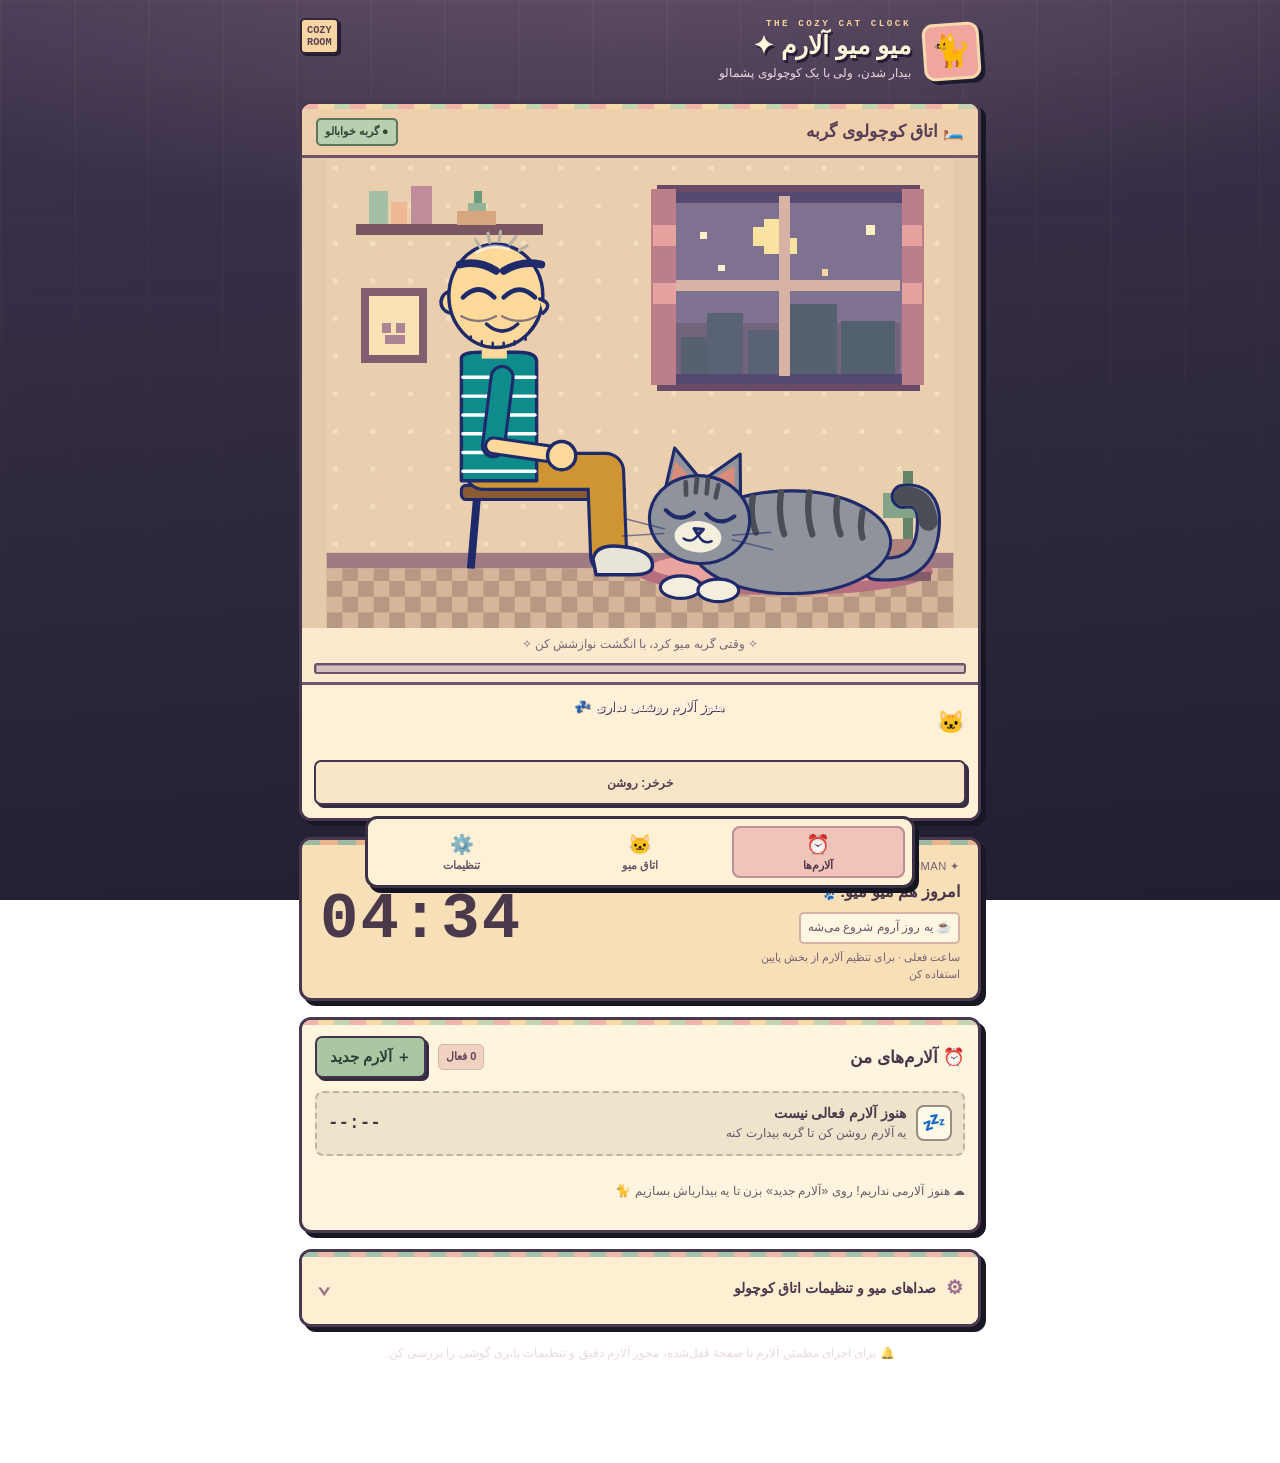
==== commit d143426b: "Fix interactive alarm on lock screen" ====
--- a/app/src/main/assets/index.html
+++ b/app/src/main/assets/index.html
@@ -169,9 +169,9 @@
 .scene-status{display:flex;align-items:center;gap:8px;margin:0;padding:11px 13px;background:#fff1d7;border-top:3px solid #73536c}
 .scene-status p{margin:0;min-width:0;font-size:.84rem;color:#554358;text-align:right;text-shadow:none;font-weight:700;line-height:1.7;min-height:1.4em;flex:1}
 .scene-face{font-size:1.4rem}
-.scene-controls{display:grid;grid-template-columns:1fr 1fr 1fr;gap:7px;padding:0 12px 13px;background:#fff1d7}
-.scene-controls button{font-size:.75rem;padding:8px 3px;min-height:45px;line-height:1.35}
-.scene-controls #test{background:#a9c8a5;color:#304032}
+.scene-controls{display:flex;gap:7px;padding:0 12px 13px;background:#fff1d7}
+.scene-controls button{font-size:.75rem;padding:8px 3px;min-height:45px;line-height:1.35;flex:1}
+#stopAlarm[hidden]{display:none!important}
 .scene-controls #stopAlarm{background:#f4c4ba;color:#633d49}
 .scene-controls #snd{background:#f9e5c7;color:#514151}
 .meter{max-width:none;width:auto;height:11px;margin:1px 12px 8px;background:#d6c1c0;border:2px solid #6d5267;border-radius:3px;box-shadow:inset 1px 1px 0 #a9919d}
@@ -210,13 +210,12 @@
 .alarm-ops button{grid-row:2}
 .alarm-card .alarm-ops button{min-width:0}
 .alarm-card .alarm-ops{justify-content:initial}
-.alarm-card{grid-template-columns:minmax(0,1fr) repeat(3,minmax(58px,auto))}
-.alarm-card .alarm-info{grid-column:1 / 4;grid-row:1}
-.alarm-card .alarm-toggle{grid-column:4;grid-row:1;justify-self:end}
+.alarm-card{grid-template-columns:minmax(0,1fr) minmax(88px,auto)}
+.alarm-card .alarm-info{grid-column:1;grid-row:1}
+.alarm-card .alarm-toggle{grid-column:2;grid-row:1;justify-self:end}
 .alarm-card .alarm-ops button{grid-row:2}
-.alarm-card .alarm-ops button[data-action="edit"]{grid-column:1 / 3}
-.alarm-card .alarm-ops button[data-action="test"]{grid-column:3}
-.alarm-card .alarm-ops button[data-action="delete"]{grid-column:4}
+.alarm-card .alarm-ops button[data-action="edit"]{grid-column:1}
+.alarm-card .alarm-ops button[data-action="delete"]{grid-column:2}
 .editor{background:#fae9d6;border:2px dashed #bb94a5;padding:14px;border-radius:10px;margin-top:17px}
 .editor h3{font-size:1rem;color:#593a57}
 .field{font-weight:800;margin:12px 0;color:#554153}
@@ -271,7 +270,7 @@
  body{padding-inline:10px}.card{padding:13px}
  .scene-card{padding:0}.scene-head{padding:11px}.masthead h1{font-size:1.4rem}.brand-avatar{width:49px;height:49px;font-size:1.75rem}
  .now-card{padding:14px}.clock{font-size:2.7rem}
- .alarm-card{grid-template-columns:minmax(0,1fr) repeat(3,minmax(44px,auto));padding:10px 8px}.alarm-time{font-size:1.9rem}
+ .alarm-card{grid-template-columns:minmax(0,1fr) minmax(76px,auto);padding:10px 8px}.alarm-time{font-size:1.9rem}
  .alarm-card .alarm-ops button{font-size:.7rem;padding:7px 2px}.scene-controls button{font-size:.7rem}
  .sound-option{gap:5px}.sound-option button{padding:6px}
  .timing{grid-template-columns:1fr 1fr}
@@ -399,7 +398,7 @@
 <p id="sceneTip" class="scene-tip">✧ وقتی گربه میو کرد، با انگشت نوازشش کن ✧</p>
 <div class="meter" aria-hidden="true"><div id="bar"></div></div>
 <div class="scene-status"><span class="scene-face" aria-hidden="true">🐱</span><p id="msg" aria-live="polite"></p></div>
-<div class="scene-controls"><button id="test">🐾 تست ۵ ثانیه‌ای</button><button id="stopAlarm" class="secondary">⏹ قطع آلارم</button><button id="snd" class="secondary">خرخر: روشن</button></div>
+<div class="scene-controls"><button id="stopAlarm" class="secondary" hidden>⏹ قطع آلارم</button><button id="snd" class="secondary">خرخر: روشن</button></div>
 </section>
 <section class="card now-card" aria-label="ساعت فعلی">
   <div><div class="eyebrow">✦ GOOD MORNING, HUMAN</div><h2 class="now-title">امروز هم میو میو! 🐾</h2><span class="now-chip">☕ یه روز آروم شروع می‌شه</span><p class="clockHint" id="clockHint">ساعت فعلی · برای تنظیم آلارم از بخش پایین استفاده کن</p></div>
@@ -422,7 +421,7 @@
     </label>
     <div id="alarmPersonalControls" hidden>
       <button type="button" id="importAlarmSound" class="secondary">＋ انتخاب فایل مخصوص همین آلارم</button>
-      <button type="button" id="previewAlarmSound" class="secondary">▶ تست فایل همین آلارم</button>
+      <button type="button" id="previewAlarmSound" class="secondary">▶ شنیدن فایل همین آلارم</button>
       <span id="alarmCustomStatus" role="status" class="status-text"></span>
       <p class="hintText">برای فایل اختصاصی، ابتدا آلارم را یک‌بار ذخیره کن و بعد ویرایشش کن.</p>
     </div>
@@ -480,9 +479,14 @@
   </div>
   <button id="saveTimings" type="button">ذخیره تنظیمات</button><span id="timingStatus"></span>
 </details>
+<div id="lockScreenHelp" class="card permission" hidden>
+  <b>📱 نمایش آلارم روی صفحهٔ قفل</b>
+  <p>برای باز شدن خودکار صفحهٔ نوازش گربه، مجوز «اعلان تمام‌صفحه» و اعلان‌های آلارم را فعال کن. اگر گوشی محدود کند، روی اعلان زنگ بزن تا همین صفحه باز شود.</p>
+  <button id="requestLockScreenPermission" type="button">تنظیمات نمایش آلارم</button>
+</div>
 <div id="permissionHelp" class="card permission" hidden><b>🔔 مجوز آلارم دقیق لازم است</b><p>برای اجرای آلارم در ساعت مقرر، مجوز «Alarms & reminders» را فعال کن.</p><button id="requestAlarmPermission">باز کردن تنظیمات</button></div>
 
-<p class="note">🔔 آلارم مهمه: یک‌بار با صفحهٔ قفل‌شده هم امتحانش کن. در بعضی گوشی‌ها اجازهٔ آلارم دقیق و تنظیمات باتری لازمه.</p>
+<p class="note">🔔 برای اجرای مطمئن آلارم با صفحهٔ قفل‌شده، مجوز آلارم دقیق و تنظیمات باتری گوشی را بررسی کن.</p>
 <nav class="quick-nav" aria-label="دسترسی سریع">
   <button type="button" data-jump="alarmsSection" aria-current="page"><span class="nav-icon" aria-hidden="true">⏰</span>آلارم‌ها</button>
   <button type="button" data-jump="roomSection"><span class="nav-icon" aria-hidden="true">🐱</span>اتاق میو</button>
@@ -503,7 +507,7 @@
 };
 const nameOfPurr=key=>key==='custom'?'خرخر شخصی':'خرخر '+String(key).split('_')[1];
 
-let P=null,hand={x:150,y:190},lvl=100,sleep=true,state=-1,lastPet=-9,lastHeart=0,last=null,dip=0,muted=false,aud=null,ph=null,mb=0,lastPuff=0,nextMeow=1,meowEnd=0,mode='idle',snoozeEnd=0,ringStart=0,testAt=0,fired='',alarmOn=false,lastMsg='',curPt=-1,done=false,food=0,fill=0,fedAt=0,sleepAt=0,bagRot=0,lastKib=0,smoked=false;
+let P=null,hand={x:150,y:190},lvl=100,sleep=true,state=-1,lastPet=-9,lastHeart=0,last=null,dip=0,muted=false,aud=null,ph=null,mb=0,lastPuff=0,nextMeow=1,meowEnd=0,mode='idle',snoozeEnd=0,ringStart=0,fired='',alarmOn=false,lastMsg='',curPt=-1,done=false,food=0,fill=0,fedAt=0,sleepAt=0,bagRot=0,lastKib=0,smoked=false;
 const pt0=e=>{const p=svg.createSVGPoint();p.x=e.clientX;p.y=e.clientY;return p.matrixTransform(svg.getScreenCTM().inverse())};
 const inCat=p=>((p.x-292)/90)**2+((p.y-232)/52)**2<1;
 function initAudio(){if(aud||muted)return;try{
@@ -625,6 +629,7 @@
 const two=n=>String(n).padStart(2,'0'),fmt=ms=>{const q=Math.ceil(ms/1000);return Math.floor(q/60)+':'+two(q%60)};
 function updUI(pt){
   document.body.classList.toggle('ring',mode==='ringing');
+  $('stopAlarm').hidden=mode!=='ringing'&&mode!=='snooze';
   const rem=Math.max(0,snoozeEnd-Date.now());let m;
   if(mode==='ringing')m=state===1?'خرررر… '+catName+' داره آروم میشه 😌 ادامه بده!':'آلارم! '+catName+' میو میو می‌کنه 😾 نازش کن تا بخوابه';
   else if(mode==='snooze')m=food===1?'پاکت غذا اومد! 🐟 دستت رو روی کاسه نگه دار تا غذا بریزی. وگرنه '+fmt(rem)+' دیگه '+catName+' دوباره میو می‌کنه':ph?'اسنوز فعاله 💤 مرد داره سیگار می‌کشه…':catName+' خوابیده 💤 اسنوز: '+fmt(rem)+' دیگه دوباره میو می‌کنه';
@@ -707,11 +712,7 @@
     toggle.onchange=()=>{a.on=toggle.checked;persistAlarm(a);checkPermission()};
     const edit=document.createElement('button');edit.type='button';edit.className='secondary';edit.textContent='✎ ویرایش';edit.dataset.action='edit';edit.onclick=()=>openEditor(a.id);
     const remove=document.createElement('button');remove.type='button';remove.className='danger';remove.textContent='🗑 حذف';remove.dataset.action='delete';remove.setAttribute('aria-label','حذف آلارم '+(a.label||clockValue(a)));remove.onclick=()=>askDelete(a.id);
-    const test=document.createElement('button');test.type='button';test.className='secondary';test.textContent='▶ تست';test.dataset.action='test';
-    test.onclick=()=>{focusId=a.id;renderSoundSelection();if(NATIVE){
-      if(!Android.canSetExactAlarms()){checkPermission();return}Android.testAlarm(a.id)
-    }else{testAt=Date.now()+5000}};
-    ops.append(toggle,edit,remove,test);item.append(info,ops);root.appendChild(item)
+    ops.append(toggle,edit,remove);item.append(info,ops);root.appendChild(item)
   }
   updateNextAlarm();
 }
@@ -885,17 +886,27 @@
   lastMsg='';
 };
 applyCatColor();
-function checkPermission(){if(NATIVE)$('permissionHelp').hidden=Android.canSetExactAlarms();else $('permissionHelp').hidden=true}
+function checkPermission(){
+  if(!NATIVE){$('permissionHelp').hidden=true;$('lockScreenHelp').hidden=true;return;}
+  $('permissionHelp').hidden=Android.canSetExactAlarms();
+  $('lockScreenHelp').hidden=Android.canShowFullScreenAlarm()&&Android.areAlarmNotificationsEnabled();
+}
 $('requestAlarmPermission').onclick=()=>{if(NATIVE)Android.requestExactAlarmPermission()};
+$('requestLockScreenPermission').onclick=()=>{if(NATIVE)Android.openAlarmDisplaySettings()};
+window.refreshAlarmPermissionUI=checkPermission;
+document.addEventListener('visibilitychange',()=>{if(!document.hidden)checkPermission()});
 $('stopAlarm').onclick=()=>{if(NATIVE)Android.dismiss();mode='idle';sleep=true;lvl=100;food=0;ph=null};
 async function lock(){try{if(NATIVE&&navigator.wakeLock&&Android.isRinging())await navigator.wakeLock.request('screen')}catch(e){}}
-$('test').onclick=()=>{initAudio();done=false;if(NATIVE){if(!Android.canSetExactAlarms()){checkPermission();return}if(!alarmList.some(a=>a.id===focusId)&&alarmList.length)focusId=alarmList[0].id;Android.testAlarm(focusId);return}testAt=Date.now()+5000};
 document.addEventListener('pointerdown',initAudio);
 function fire(){if(mode==='ringing')return;mode='ringing';sleep=false;lvl=0;ph=null;food=0;fill=0;done=false;ringStart=performance.now()/1000;nextMeow=0}
 setInterval(()=>{const n=new Date(),hm=two(n.getHours())+':'+two(n.getMinutes());$('clock').textContent=hm;
-  if(testAt&&Date.now()>=testAt){testAt=0;fire()}
-  else if(!NATIVE&&alarmList.some(a=>a.on&&clockValue(a)===hm)&&fired!==hm+n.getDate()){fired=hm+n.getDate();fire()}},500);
-window.nativeRing=()=>{if(mode==='ringing')return;mode='idle';fire()};
+  if(!NATIVE&&alarmList.some(a=>a.on&&clockValue(a)===hm)&&fired!==hm+n.getDate()){fired=hm+n.getDate();fire()}},500);
+window.nativeRing=()=>{
+  if(mode!=='ringing'){mode='idle';fire();}
+  // Newly launched over the lock screen: open the actual interactive cat
+  // scene instead of leaving the user at the alarm list/settings.
+  $('roomSection').scrollIntoView({behavior:'auto',block:'start'});
+};
 window.nativeStopped=()=>{if(mode==='ringing'){mode='idle';sleep=true;lvl=100}};
 document.querySelectorAll('[data-jump]').forEach(button=>{
   button.addEventListener('click',()=>{
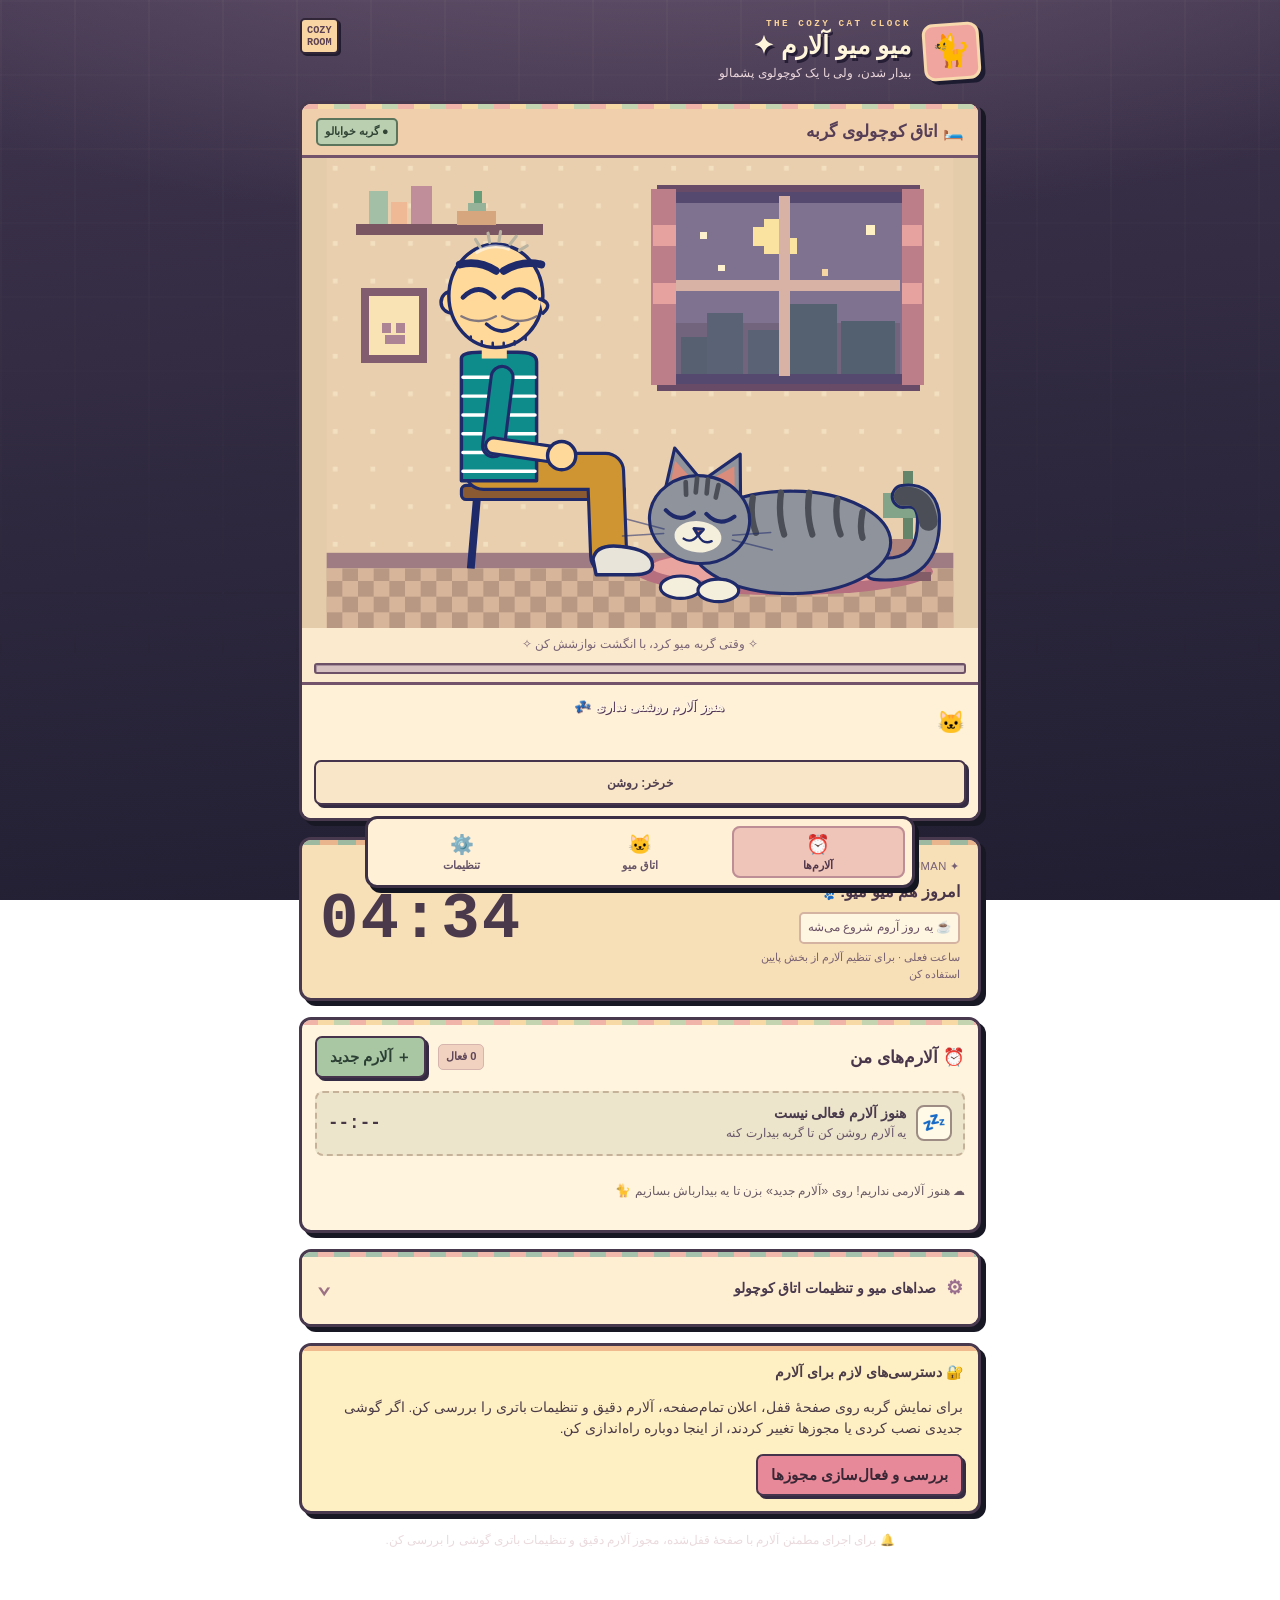
==== commit 4d7f782c: "Add first-run alarm permission setup" ====
--- a/app/src/main/assets/index.html
+++ b/app/src/main/assets/index.html
@@ -479,6 +479,11 @@
   </div>
   <button id="saveTimings" type="button">ذخیره تنظیمات</button><span id="timingStatus"></span>
 </details>
+<div class="card permission" id="permissionSetupCard">
+  <b>🔐 دسترسی‌های لازم برای آلارم</b>
+  <p>برای نمایش گربه روی صفحهٔ قفل، اعلان تمام‌صفحه، آلارم دقیق و تنظیمات باتری را بررسی کن. اگر گوشی جدیدی نصب کردی یا مجوزها تغییر کردند، از اینجا دوباره راه‌اندازی کن.</p>
+  <button id="openPermissionSetup" type="button">بررسی و فعال‌سازی مجوزها</button>
+</div>
 <div id="lockScreenHelp" class="card permission" hidden>
   <b>📱 نمایش آلارم روی صفحهٔ قفل</b>
   <p>برای باز شدن خودکار صفحهٔ نوازش گربه، مجوز «اعلان تمام‌صفحه» و اعلان‌های آلارم را فعال کن. اگر گوشی محدود کند، روی اعلان زنگ بزن تا همین صفحه باز شود.</p>
@@ -891,6 +896,7 @@
   $('permissionHelp').hidden=Android.canSetExactAlarms();
   $('lockScreenHelp').hidden=Android.canShowFullScreenAlarm()&&Android.areAlarmNotificationsEnabled();
 }
+$('openPermissionSetup').onclick=()=>{if(NATIVE)Android.openPermissionSetup();else alert('این گزینه فقط داخل برنامهٔ اندروید فعال است')};
 $('requestAlarmPermission').onclick=()=>{if(NATIVE)Android.requestExactAlarmPermission()};
 $('requestLockScreenPermission').onclick=()=>{if(NATIVE)Android.openAlarmDisplaySettings()};
 window.refreshAlarmPermissionUI=checkPermission;
